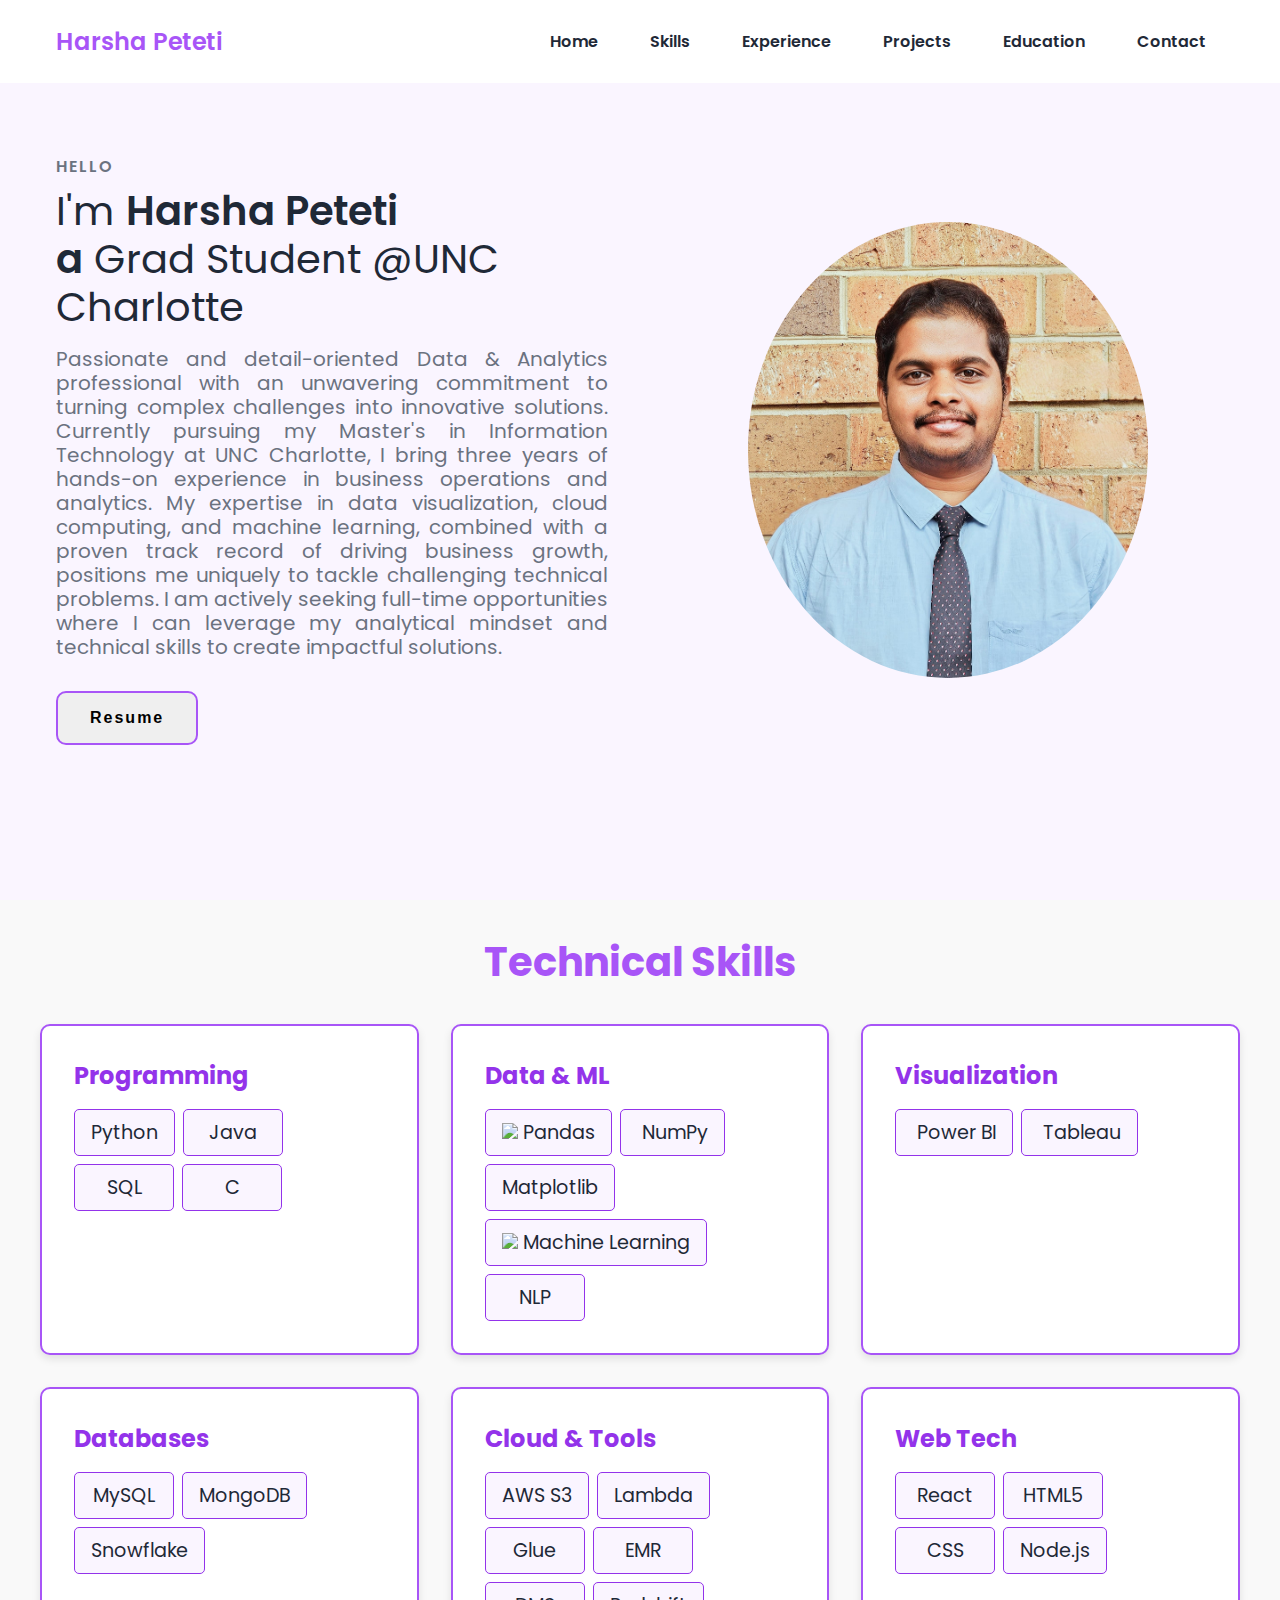
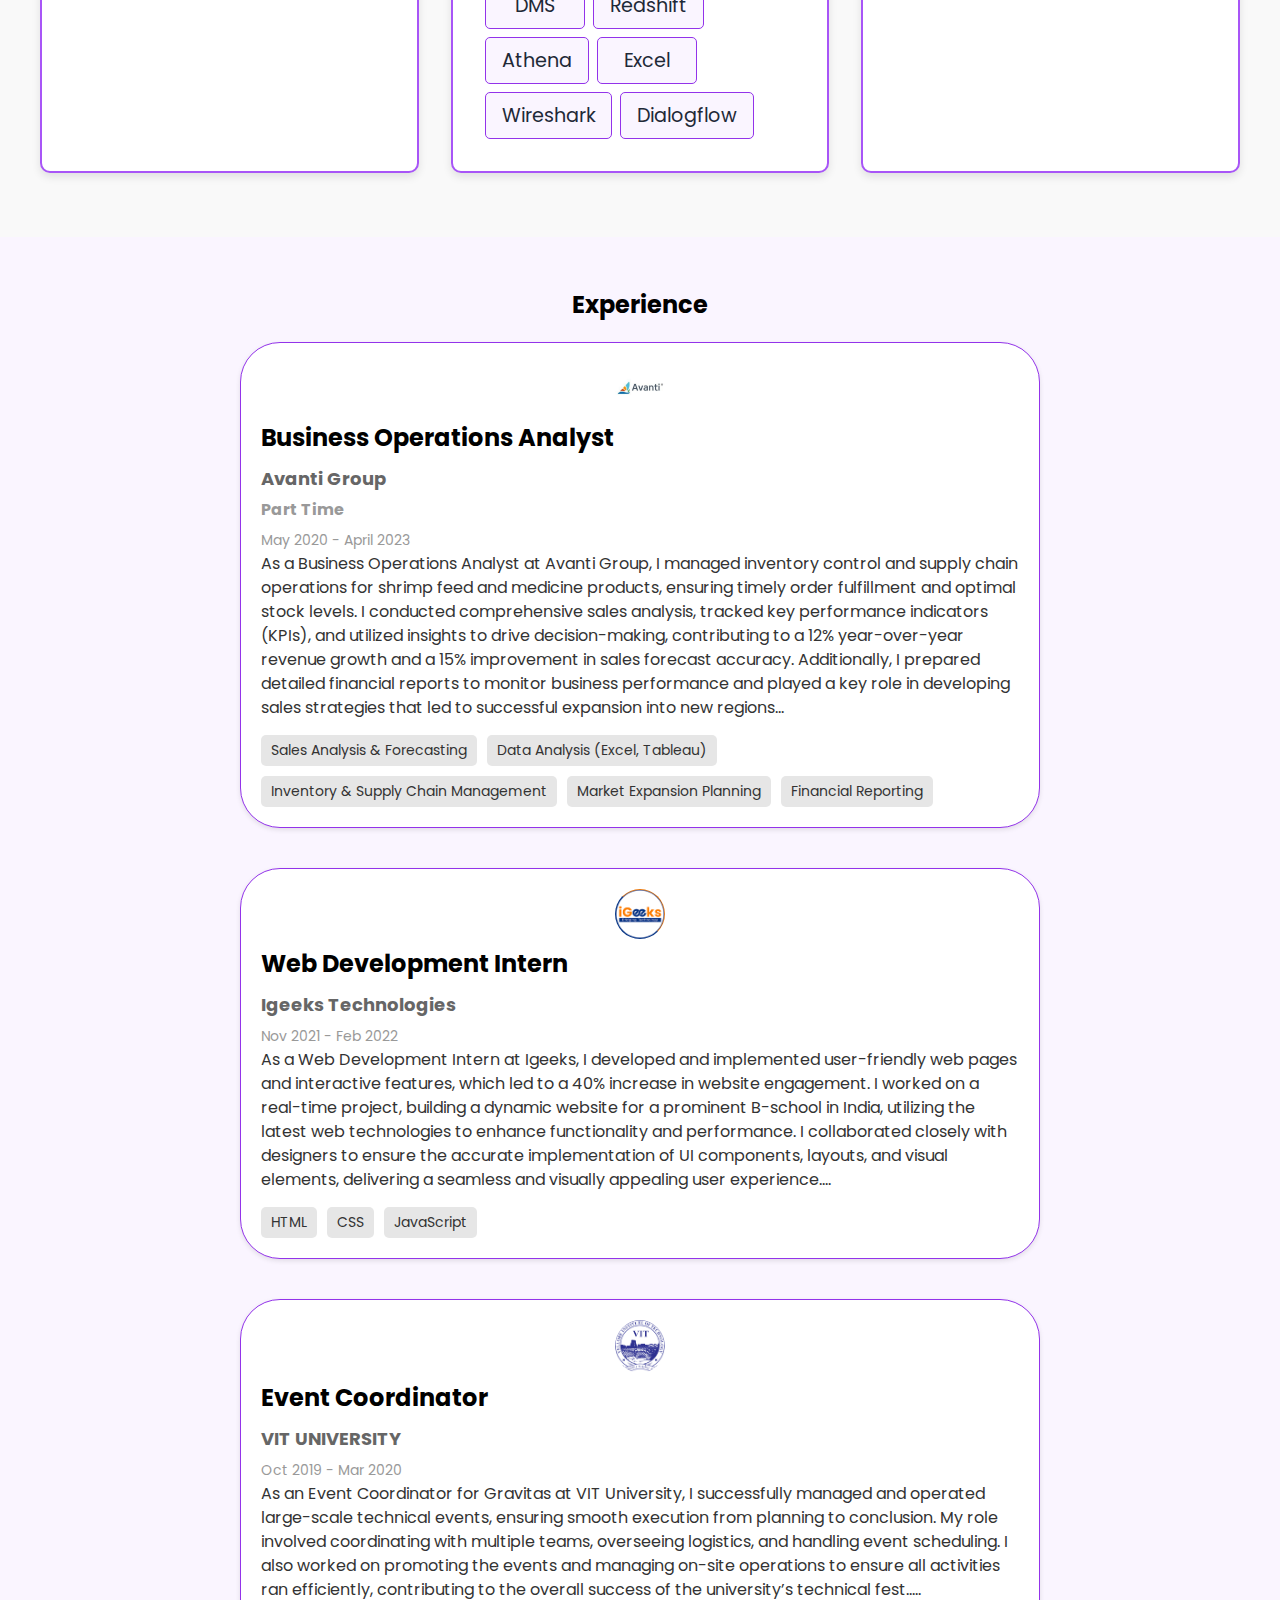
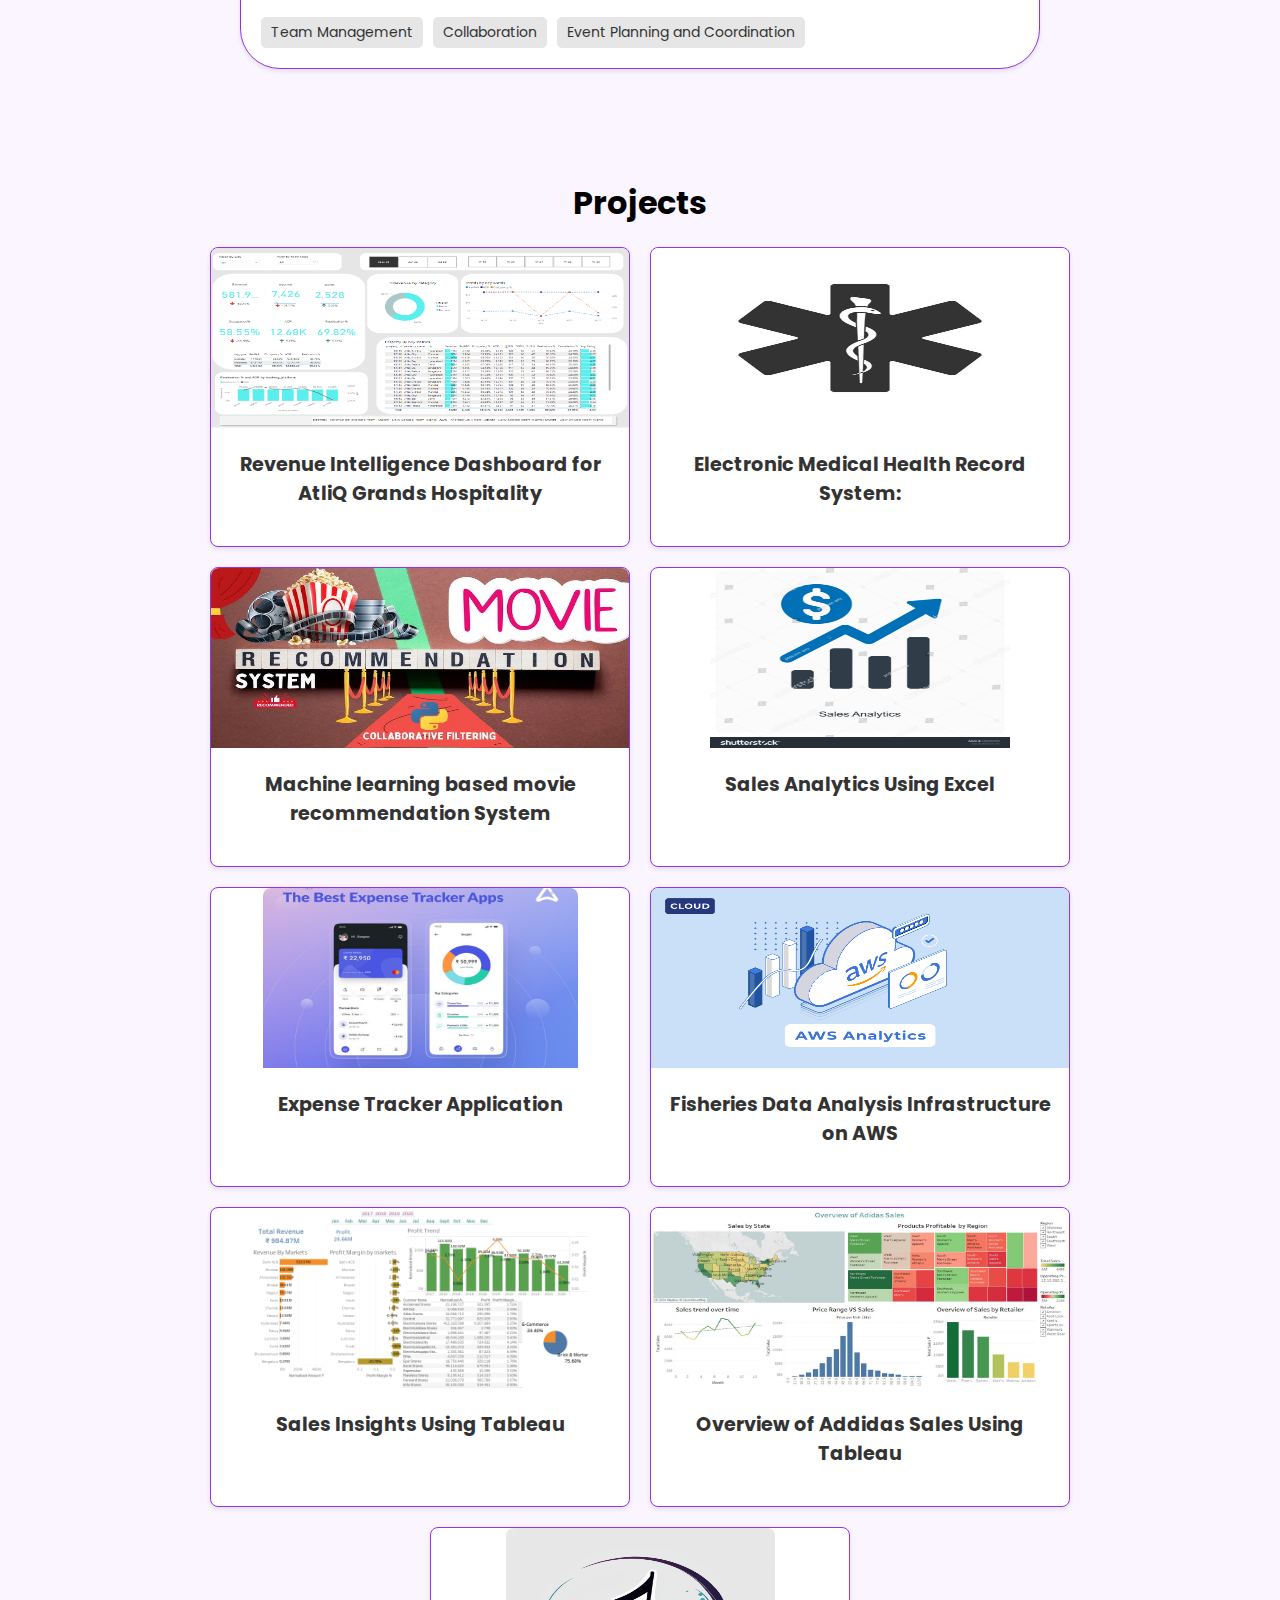
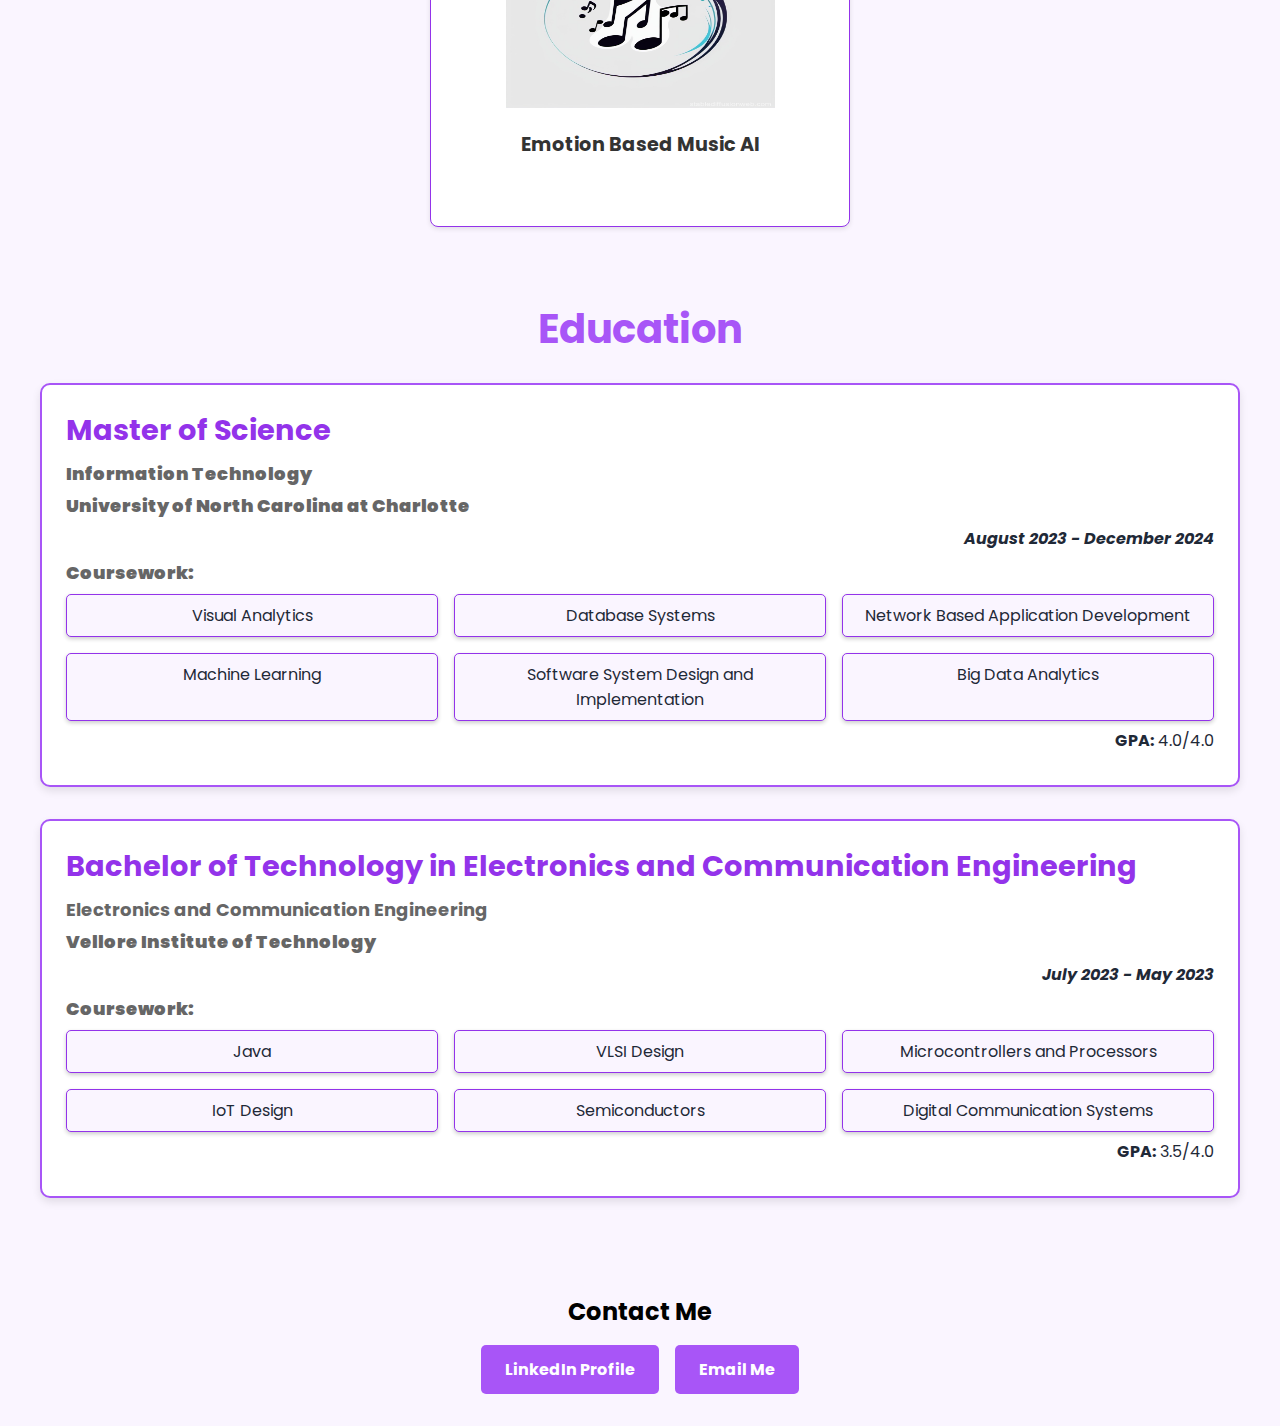
==== index.html @ 65a66bea "first commit" ====
<!DOCTYPE html>
<html lang="en">
  <head>
    <meta charset="UTF-8" />
    <meta http-equiv="X-UA-Compatible" content="IE=edge" />
    <meta name="viewport" content="width=device-width, initial-scale=1.0" />
    <link
      href="https://cdn.jsdelivr.net/npm/remixicon@3.2.0/fonts/remixicon.css"
      rel="stylesheet"
    />
    <link rel="stylesheet" href="style.css" />
    <title>Harsha's Portfolio | Responsive Portfolio</title>
    <script
      src="https://kit.fontawesome.com/4009632f6f.js"
      crossorigin="anonymous"
    ></script>
  </head>
  <body>
    <nav>
      <div class="nav__content">
        <div class="logo"><a href="#">Harsha Peteti</a></div>
        <label for="check" class="checkbox">
          <i class="ri-menu-line"></i>
        </label>
        <input type="checkbox" name="check" id="check" />
        <ul>
          <li><a href="#">Home</a></li>
          <li><a href="#">Skills</a></li>
          <li><a href="#">Experience</a></li>
          <li><a href="#">Projects</a></li>
          <li><a href="#">Education</a></li>
          <li><a href="#">Contact</a></li>
        </ul>
      </div>
    </nav>
    <section class="section">
      <div class="section__container">
        <div class="content">
          <p class="subtitle">HELLO</p>
          <h1 class="title">
            I'm <span>Harsha Peteti<br />a</span> Grad Student @UNC Charlotte
          </h1>
          <p class="description">
            Passionate and detail-oriented Data & Analytics professional with an
            unwavering commitment to turning complex challenges into innovative
            solutions. Currently pursuing my Master's in Information Technology
            at UNC Charlotte, I bring three years of hands-on experience in
            business operations and analytics. My expertise in data
            visualization, cloud computing, and machine learning, combined with
            a proven track record of driving business growth, positions me
            uniquely to tackle challenging technical problems. I am actively
            seeking full-time opportunities where I can leverage my analytical
            mindset and technical skills to create impactful solutions.
          </p>
          <div class="action__btns">
            <button class="Resume">Resume</button>
          </div>
        </div>
        <div class="image">
          <img src="harsha.jpg" alt="profile" />
        </div>
      </div>
    </section>

    <section id="skills" class="skills__section">
      <div class="skills__container">
        <h2>Technical Skills</h2>

        <!-- Row 1: Programming, Data & ML, Visualization -->
        <div class="skills__row">
          <!-- Programming Section -->
          <div class="skill__box">
            <h3>Programming</h3>
            <div class="skills__grid">
              <span class="skill__item"
                ><i class="fa-brands fa-python"></i> Python</span
              >
              <span class="skill__item"
                ><i class="fa-brands fa-java"></i> Java</span
              >
              <span class="skill__item"
                ><i class="fa-solid fa-code"></i> SQL</span
              >
              <span class="skill__item"
                ><i class="fa-solid fa-copyright"></i> C</span
              >
            </div>
          </div>

          <!-- Data & ML Section -->
          <div class="skill__box">
            <h3>Data & ML</h3>
            <div class="skills__grid">
              <span class="skill__item"
                ><img
                  src="https://img.icons8.com/?size=25&id=xSkewUSqtErH&format=png&color=000000"
                />
                Pandas</span
              >
              <span class="skill__item"
                ><img
                  src="https://img.icons8.com/?size=25&id=aR9CXyMagKIS&format=png&color=000000"
                  alt=""
                  srcset=""
                />
                NumPy</span
              >
              <span class="skill__item">Matplotlib</span>
              <span class="skill__item"
                ><img
                  src="https://img.icons8.com/?size=25&id=gTN9eaZkKLFI&format=png&color=000000"
                />
                Machine Learning</span
              >
              <span class="skill__item"
                ><img
                  src="https://img.icons8.com/?size=25&id=qGm5NPoTt8SR&format=png&color=000000"
                  alt=""
                  srcset=""
                />NLP</span
              >
            </div>
          </div>

          <!-- Visualization Section -->
          <div class="skill__box">
            <h3>Visualization</h3>
            <div class="skills__grid">
              <span class="skill__item"
                ><img
                  src="https://img.icons8.com/?size=25&id=qYfwpsRXEcpc&format=png&color=000000"
                  alt=""
                  srcset=""
                />
                Power BI</span
              >
              <span class="skill__item"
                ><img
                  src="https://img.icons8.com/?size=25&id=9Kvi1p1F0tUo&format=png&color=000000"
                  alt=""
                  srcset=""
                />
                Tableau</span
              >
            </div>
          </div>
        </div>

        <!-- Row 2: Databases, Cloud & Tools, Web Tech -->
        <div class="skills__row">
          <!-- Databases Section -->
          <div class="skill__box">
            <h3>Databases</h3>
            <div class="skills__grid">
              <span class="skill__item"
                ><i class="fa-solid fa-server"></i> MySQL</span
              >
              <span class="skill__item"
                ><i class="fa-solid fa-database"></i> MongoDB</span
              >
              <span class="skill__item"
                ><i class="fa-regular fa-snowflake"></i> Snowflake</span
              >
            </div>
          </div>

          <!-- Cloud & Tools Section -->
          <div class="skill__box">
            <h3>Cloud & Tools</h3>
            <div class="skills__grid">
              <span class="skill__item"
                ><i class="fa-brands fa-aws"></i> AWS S3</span
              >
              <span class="skill__item"
                ><i class="fa-brands fa-aws"></i> Lambda</span
              >
              <span class="skill__item"
                ><i class="fa-brands fa-aws"></i> Glue</span
              >
              <span class="skill__item"
                ><i class="fa-brands fa-aws"></i> EMR</span
              >
              <span class="skill__item"
                ><i class="fa-brands fa-aws"></i> DMS</span
              >
              <span class="skill__item"
                ><i class="fa-brands fa-aws"></i> Redshift</span
              >
              <span class="skill__item"
                ><i class="fa-brands fa-aws"></i> Athena</span
              >
              <span class="skill__item"
                ><i class="fa-solid fa-file-excel"></i> Excel</span
              >
              <span class="skill__item">Wireshark</span>
              <span class="skill__item">Dialogflow</span>
            </div>
          </div>

          <!-- Web Tech Section -->
          <div class="skill__box">
            <h3>Web Tech</h3>
            <div class="skills__grid">
              <span class="skill__item"
                ><i class="fa-brands fa-react"></i> React</span
              >
              <span class="skill__item"
                ><i class="fa-brands fa-html5"></i> HTML5</span
              >
              <span class="skill__item"
                ><i class="fa-brands fa-css3-alt"></i> CSS</span
              >
              <span class="skill__item"
                ><i class="fa-brands fa-node"></i> Node.js</span
              >
            </div>
          </div>
        </div>
      </div>
    </section>

    <section class="experience-section">
      <h2>Experience</h2>

      <div class="timeline">
        <!-- First Role -->
        <div class="timeline-item">
          <div class="icon">
            <img src="avanti.jpg" alt="Avanti Group" />
          </div>
          <div class="timeline-content">
            <h3>Business Operations Analyst</h3>
            <h4>Avanti Group</h4>
            <h5>Part Time</h5>
            <span class="date">May 2020 - April 2023</span>
            <p>
              As a Business Operations Analyst at Avanti Group, I managed
              inventory control and supply chain operations for shrimp feed and
              medicine products, ensuring timely order fulfillment and optimal
              stock levels. I conducted comprehensive sales analysis, tracked
              key performance indicators (KPIs), and utilized insights to drive
              decision-making, contributing to a 12% year-over-year revenue
              growth and a 15% improvement in sales forecast accuracy.
              Additionally, I prepared detailed financial reports to monitor
              business performance and played a key role in developing sales
              strategies that led to successful expansion into new regions...
            </p>
            <ul class="skills">
              <li class="skill-box">Sales Analysis & Forecasting</li>
              <li class="skill-box">Data Analysis (Excel, Tableau)</li>
              <li class="skill-box">Inventory & Supply Chain Management</li>
              <li class="skill-box">Market Expansion Planning</li>
              <li class="skill-box">Financial Reporting</li>
            </ul>
          </div>
        </div>

        <!-- Second Role -->
        <div class="timeline-item">
          <div class="icon">
            <img src="igeeks.png" alt="igeeks" />
          </div>
          <div class="timeline-content">
            <h3>Web Development Intern</h3>
            <h4>Igeeks Technologies</h4>
            <span class="date">Nov 2021 - Feb 2022 </span>
            <p>
              As a Web Development Intern at Igeeks, I developed and implemented
              user-friendly web pages and interactive features, which led to a
              40% increase in website engagement. I worked on a real-time
              project, building a dynamic website for a prominent B-school in
              India, utilizing the latest web technologies to enhance
              functionality and performance. I collaborated closely with
              designers to ensure the accurate implementation of UI components,
              layouts, and visual elements, delivering a seamless and visually
              appealing user experience....
            </p>
            <ul class="skills">
              <li class="skill-box">HTML</li>
              <li class="skill-box">CSS</li>
              <li class="skill-box">JavaScript</li>
            </ul>
          </div>
        </div>
        <div class="timeline-item">
          <div class="icon">
            <img src="vit.png" alt="VIT" />
          </div>
          <div class="timeline-content">
            <h3>Event Coordinator</h3>
            <h4>VIT UNIVERSITY</h4>
            <span class="date">Oct 2019 - Mar 2020 </span>
            <p>
              As an Event Coordinator for Gravitas at VIT University, I
              successfully managed and operated large-scale technical events,
              ensuring smooth execution from planning to conclusion. My role
              involved coordinating with multiple teams, overseeing logistics,
              and handling event scheduling. I also worked on promoting the
              events and managing on-site operations to ensure all activities
              ran efficiently, contributing to the overall success of the
              university’s technical fest.....
            </p>
            <ul class="skills">
              <li class="skill-box">Team Management</li>
              <li class="skill-box">Collaboration</li>
              <li class="skill-box">Event Planning and Coordination</li>
            </ul>
          </div>
        </div>
      </div>
    </section>

    <section class="projects-section">
      <h2>Projects</h2>
      <div class="projects-container">
        <!-- Project 1 -->
        <div class="project-box">
          <a href="project1.html">
            <img src="project1.jpg" alt="Project 1" />
            <h3>Revenue Intelligence Dashboard for AtliQ Grands Hospitality</h3>
          </a>
        </div>
        <!-- Project 2 -->
        <div class="project-box">
          <a href="project2.html">
            <img src="project2.jpg" alt="Project 2" />
            <h3>Electronic Medical Health Record System:</h3>
          </a>
        </div>
        <!-- Project 3 -->
        <div class="project-box">
          <a href="project3.html">
            <img src="project3.jpg" alt="Project 3" />
            <h3>Machine learning based movie recommendation System</h3>
          </a>
        </div>
        <!-- Project 4 -->
        <div class="project-box">
          <a href="project4.html">
            <img src="project4.jpg" alt="Project 4" />
            <h3>Sales Analytics Using Excel</h3>
          </a>
        </div>
        <!-- Project 5 -->
        <div class="project-box">
          <a href="project5.html">
            <img src="project5.jpg" alt="Project 5" />
            <h3>Expense Tracker Application</h3>
          </a>
        </div>
        <!-- Project 6 -->
        <div class="project-box">
          <a href="project6.html">
            <img src="project6.jpg" alt="Project 6" />
            <h3>Fisheries Data Analysis Infrastructure on AWS</h3>
          </a>
        </div>

        <!-- Project 7 -->
        <div class="project-box">
          <a href="project7.html">
            <img src="project7.jpg" alt="Project 7" />
            <h3>Sales Insights Using Tableau</h3>
          </a>
        </div>

        <!-- Project 8 -->
        <div class="project-box">
          <a href="project8.html">
            <img src="project8.jpg" alt="Project 8" />
            <h3>Overview of Addidas Sales Using Tableau</h3>
          </a>
        </div>

        <!-- Project 9 -->
        <div class="project-box">
          <a href="project9.html">
            <img src="project9.jpg" alt="Project 9" />
            <h3>Emotion Based Music AI</h3>
          </a>
        </div>
      </div>
    </section>

    <section class="education-section">
      <div class="education-container">
        <h2>Education</h2>

        <div class="education-item">
          <h3>Master of Science</h3>
          <h4><strong>Information Technology</strong></h4>
          <h4>
            <strong>University of North Carolina at Charlotte</strong>
            <p><em>August 2023 - December 2024</em></p>
          </h4>
          <h4><strong>Coursework:</strong></h4>
          <div class="coursework-container">
            <div class="coursework-item">Visual Analytics</div>
            <div class="coursework-item">Database Systems</div>
            <div class="coursework-item">
              Network Based Application Development
            </div>
            <div class="coursework-item">Machine Learning</div>
            <div class="coursework-item">
              Software System Design and Implementation
            </div>
            <div class="coursework-item">Big Data Analytics</div>
          </div>
          <p><strong>GPA:</strong> 4.0/4.0</p>
        </div>

        <div class="education-item">
          <h3>
            Bachelor of Technology in Electronics and Communication Engineering
          </h3>
          <h4>Electronics and Communication Engineering</h4>
          <h4>
            <strong>Vellore Institute of Technology</strong>
            <p><em>July 2023 - May 2023</em></p>
          </h4>

          <h4><strong>Coursework:</strong></h4>
          <div class="coursework-container">
            <div class="coursework-item">Java</div>
            <div class="coursework-item">VLSI Design</div>
            <div class="coursework-item">Microcontrollers and Processors</div>
            <div class="coursework-item">IoT Design</div>
            <div class="coursework-item">Semiconductors</div>
            <div class="coursework-item">Digital Communication Systems</div>
          </div>
          <p><strong>GPA:</strong> 3.5/4.0</p>
        </div>
      </div>
    </section>

    <section id="contact" style="background-color: var(--extra-light); padding: 2rem; border-radius: 10px; text-align: center; margin: 0 auto; width: 80%; max-width: 600px;">
      <h2>Contact Me</h2>
      <div class="contact-buttons">
        <a href="https://www.linkedin.com/in/harshapeteti/" target="_blank" class="contact-button">LinkedIn Profile</a>
        <a href="mailto:harsha.peteti82@gmail.com" class="contact-button">Email Me</a>
      </div>
    </section>
    
  </body>
</html>
---- style.css ----
@import url("https://fonts.googleapis.com/css2?family=Poppins:wght@400;600;700&display=swap");

:root {
  --primary-color: #a855f7;
  --primary-color-dark: #9333ea;
  --secondary-color: #ca8a04;
  --text-dark: #1f2937;
  --text-light: #6b7280;
  --extra-light: #faf5ff;
  --max-width: 1200px;
}

i{
    color: var(--primary-color-dark);
}

* {
  padding: 0;
  margin: 0;
  box-sizing: border-box;
}

a {
  text-decoration: none;
}

body {
  font-family: "Poppins", sans-serif;
  background-color: var(--extra-light);
}

nav {
  width: 100%;
  position: fixed;
  top: 0;
  left: 0;
  background-color: #ffffff;
  z-index: 99;
}

.nav__content {
  max-width: var(--max-width);
  margin: auto;
  padding: 1.5rem 1rem;
  display: flex;
  align-items: center;
  justify-content: space-between;
}

nav .logo a {
  font-size: 1.5rem;
  font-weight: 600;
  color: var(--primary-color);
  transition: 0.3s;
}
nav .logo a:hover {
  color: var(--primary-color-dark);
}

nav .checkbox {
  display: none;
}

nav input {
  display: none;
}
nav .checkbox i {
  font-size: 2rem;
  color: var(--primary-color);
  cursor: pointer;
}

ul {
  display: flex;
  align-items: center;
  gap: 1rem;
  list-style: none;
  transition: left 0.3s;
}

ul li a {
  padding: 0.5rem 1rem;
  border: 2px solid transparent;
  text-decoration: none;
  font-weight: 600;
  color: var(--text-dark);
  transition: 0.3s;
}

ul li a:hover {
  border-top-color: var(--secondary-color);
  border-bottom-color: var(--secondary-color);
  color: var(--secondary-color);
}

.section {
  background-color: var(--extra-light);
}

.section__container {
  min-height: 100vh;
  max-width: var(--max-width);
  margin: auto;
  padding: 1rem;
  display: grid;
  grid-template-columns: repeat(2, 1fr);
  gap: 4rem;
}

.content {
  display: flex;
  flex-direction: column;
  justify-content: center;
}

.subtitle {
  letter-spacing: 2px;
  color: var(--text-light);
  font-weight: 600;
  margin-bottom: 0.5rem;
}

.title {
  font-size: 2.5rem;
  font-weight: 400;
  line-height: 3rem;
  color: var(--text-dark);
  margin-bottom: 1rem;
}

.title span {
  font-weight: 600;
}

.description {
  line-height: 1.5rem;
  color: var(--text-light);
  margin-bottom: 2rem;
  font-size: 1.25rem;
  text-align: justify;
}

.action__btns {
  display: flex;
  gap: 1rem;
}

.action__btns button {
  font-size: 1rem;
  font-weight: 600;
  letter-spacing: 2px;
  padding: 1rem 2rem;
  outline: none;
  border: 2px solid var(--primary-color);
  border-radius: 10px;
  transition: 0.3s;
  cursor: pointer;
}

.hire__me {
  background-color: var(--primary-color);
  color: #ffffff;
}

.hire__me:hover {
  background-color: var(--primary-color-dark);
}

.portfolio {
  color: var(--primary-color);
}

.portfolio:hover {
  background-color: var(--primary-color-dark);
  color: #ffffff;
}

.image {
  display: grid;
  place-items: center;
}

.image img {
  width: min(25rem, 90%);
  border-radius: 100%;
}

@media (width < 750px) {
  nav .checkbox {
    display: block;
  }

  ul {
    position: absolute;
    width: 100%;
    height: calc(100vh - 85px);
    left: -100%;
    top: 85px;
    background-color: var(--extra-light);
    flex-direction: column;
    justify-content: center;
    gap: 3rem;
  }

  nav #check:checked ~ ul {
    left: 0;
  }

  ul li a {
    font-size: 1.25rem;
  }

  .section__container {
    padding: 10rem 1rem 5rem 1rem;
    text-align: center;
    grid-template-columns: repeat(1, 1fr);
  }

  .image {
    grid-area: 1/1/2/2;
  }

  .action__btns {
    margin: auto;
  }
}

/* Skill section container */
.skills__section {
    background-color: #f9f9f9;
    padding: 2rem;
  }
  
  .skills__container {
    max-width: var(--max-width);
    margin: 0 auto;
  }
  
  .skills__container h2 {
    text-align: center;
    color: var(--primary-color);
    margin-bottom: 2rem;
    font-size: 2.5em;
  }
  
  /* Row container to align three skill boxes in one row */
  .skills__row {
    display: flex;
    justify-content: space-between; /* Spreads the skill boxes evenly */
    gap: 2rem; /* Adds space between skill boxes */
    margin-bottom: 2rem; /* Adds space between rows */
  }
  
  /* Skill box for each section */
  .skill__box {
    background-color: #ffffff;
    border: 2px solid var(--primary-color);
    border-radius: 10px;
    padding: 2rem;
    flex: 1;
    box-shadow: 0px 4px 8px rgba(0, 0, 0, 0.1);
  }
  
  .skill__box h3 {
    margin-bottom: 1rem;
    color: var(--primary-color-dark);
    font-size: 1.5em;
  }
  
  /* Grid layout for skills in each section */
  .skills__grid {
    display: flex;
    flex-wrap: wrap; /* Allows skills to wrap onto the next line if necessary */
    gap: 0.5rem;
  }

  .skills__grid span{
    font-size: 1.2em;
  }
  
  .skill__item {
    background-color: var(--extra-light);
    border: 1px solid var(--primary-color-dark);
    padding: 0.5rem 1rem;
    border-radius: 5px;
    text-align: center;
    color: var(--text-dark);
    min-width: 100px; /* Ensures small boxes */
    transition: 0.3s;
  }
  
  /* Hover effect for skill items */
  .skill__item:hover {
    background-color: var(--primary-color);
    color: #ffffff;
    cursor: pointer;
  }
  
  /* Responsive adjustments */
  @media (max-width: 750px) {
    .skills__row {
      flex-direction: column; /* Stacks the skill boxes on smaller screens */
    }
  
    .skill__box {
      margin-bottom: 1rem;
    }
  
    .skills__grid {
      gap: 1rem;
    }
  
    .skill__item {
      min-width: 80px;
    }
  }

  body {
    --primary-color: #a855f7;
    --primary-color-dark: #9333ea;
    --secondary-color: #ca8a04;
    --text-dark: #1f2937;
    --text-light: #6b7280;
    --extra-light: #faf5ff;
    background-color: var();
}

/* Experience Section Styles */
.experience-section {
  background-color: #faf5ff; /* Background color */
  padding: 50px 0;
  text-align: center;
  justify-content: space-between;

}

.timeline {
  display: flex;
  flex-direction: column;
  align-items: center;
}

.timeline-item {
  background-color: #ffffff; /* Box background color */
  /*border: 1px solid #ddd; /* Box border */
  border: 1px solid var(--primary-color-dark);
  border-radius: 40px; /* Rounded corners */
  box-shadow: 0 2px 5px rgba(0, 0, 0, 0.1); /* Subtle shadow */
  margin: 20px auto; /* Margin for spacing between boxes */
  padding: 20px; /* Internal padding */
  width: 100%; /* Increased width for the box */
  max-width: 800px; /* Maximum width for the box */
}

.icon img {
  width: 50px; /* Icon image width */
  height: auto; /* Maintain aspect ratio */
  border-radius: 50%; /* Circular image */
}

.timeline-content {
  text-align: left; /* Align text to the left */
}

h3 {
  font-size: 24px; /* Title font size */
  font-weight: bold; /* Bold title */
  margin-bottom: 10px; /* Spacing below title */
}

h4 {
  font-size: 18px; /* Company name font size */
  color: #666; /* Company name color */
  margin-bottom: 5px; /* Spacing below company name */
}

h5 {
  font-size: 16px; /* Job type font size */
  color: #999; /* Job type color */
  margin-bottom: 5px; /* Spacing below job type */
}

.date {
  font-size: 14px; /* Date font size */
  color: #999; /* Date color */
  margin-bottom: 10px; /* Spacing below date */
}

p {
  font-size: 16px; /* Description font size */
  line-height: 1.5; /* Line height for better readability */
  color: #333; /* Description color */
  margin-bottom: 15px; /* Spacing below description */
}

.skills {
  list-style-type: none; /* Remove bullet points */
  padding: 0; /* Remove padding */
  display: flex; /* Use flexbox for layout */
  flex-wrap: wrap; /* Allow skills to wrap */
  gap: 10px; /* Space between skill boxes */
  margin-top: 10px; /* Space above skills list */
}

.skill-box {
  background-color: #e6e6e6; /* Background color for skill boxes */
  border-radius: 5px; /* Rounded corners */
  padding: 5px 10px; /* Padding for skill boxes */
  font-size: 14px; /* Font size for skills */
  color: #333; /* Font color for skills */
}

/* Optional: Responsive design */
@media (max-width: 768px) {
  .timeline-item {
      width: 100%; /* Adjust width for smaller screens */
  }

  h3 {
      font-size: 20px; /* Adjust title font size for smaller screens */
  }

  h4 {
      font-size: 16px; /* Adjust company name font size for smaller screens */
  }

  .date {
      font-size: 12px; /* Adjust duration font size for smaller screens */
  }

  p {
      font-size: 14px; /* Adjust description font size for smaller screens */
  }
}


.projects-section {
  /* background-color: #f0f0f0; Same as your skills and home section */
  background-color: var(--extra-light);
  padding: 40px 20px;
  text-align: center;
}

.projects-section h2 {
  font-size: 2em;
  margin-bottom: 20px;
}

.projects-container {
  display: flex;
  flex-wrap: wrap;
  justify-content: center;
  gap: 20px; /* Space between the boxes */
}

.project-box {
  background-color: #fff; /* White background for project boxes */
  border: 1px solid #ccc; /* Border around boxes */
  border: 1px solid var(--primary-color-dark);
  border-radius: 8px; /* Rounded corners */
  width: 420px; /* Increased width for larger boxes */
  height: 300px; /* Set a height to ensure consistent size */
  box-shadow: 0 2px 5px rgba(0, 0, 0, 0.1); /* Subtle shadow */
  transition: transform 0.3s; /* Smooth hover effect */
  text-decoration: none;
  display: flex; /* Use flexbox to center the text */
  flex-direction: column; /* Stack elements vertically */
  align-items: center; /* Center items horizontally */
  justify-content: flex-start; /* Align items at the top */
}

.project-box img {
  width: 100%; /* Make image responsive */
  height: 180px; /* Fixed height for images */
  border-top-left-radius: 8px;
  border-top-right-radius: 8px;
}

.project-box h3 {
  padding: 15px;
  font-size: 1.2em;
  color: #333; /* Dark text color */
}

.project-box:hover {
  transform: scale(1.05); /* Scale effect on hover */
}

.education-section {
  background-color: var(--extra-light);
  padding: 2rem;
}

.education-container {
  max-width: var(--max-width);
  margin: auto;
}

.education-container h2 {
  text-align: center;
  color: var(--primary-color);
  margin-bottom: 1.5rem;
  font-size: 2.5em;
}

.education-item {
  background-color: #ffffff;
  border: 2px solid var(--primary-color);
  border-radius: 10px;
  padding: 1.5rem;
  margin-bottom: 2rem;
  box-shadow: 0px 4px 8px rgba(0, 0, 0, 0.1);
}

.education-item h3 {
  margin-bottom: 0.5rem;
  color: var(--primary-color-dark);
  font-size: 1.8em;
}

.education-item p {
  margin: 0.5rem 0;
  color: var(--text-dark);
  text-align: right;
}

.education-item ul {
  margin: 0.5rem 0;
  padding-left: 20px;
  color: var(--text-light);
}

.education-item ul li {
  margin: 0.2rem 0;
}

.coursework-container {
  display: flex;
  flex-wrap: wrap;
  gap: 1rem; /* Space between boxes */
  margin-top: 0.5rem; /* Space above coursework box */
}

.coursework-item {
  background-color: var(--extra-light);
  border: 1px solid var(--primary-color-dark);
  color: var(--text-dark);
  padding: 0.5rem 1rem;
  border-radius: 5px;
  flex: 1 1 calc(30% - 1rem); /* Adjust width as necessary */
  text-align: center;
  box-shadow: 0px 2px 4px rgba(0, 0, 0, 0.2);
  transition: transform 0.2s; /* Smooth hover effect */
}

.coursework-item:hover {
  transform: translateY(-2px); /* Lift effect on hover */
}


#contact {
  display: flex;
  flex-direction: column; /* Stack elements vertically */
  align-items: center; /* Center align items */
}

.contact-buttons {
  display: flex;
  gap: 1rem; /* Space between buttons */
  margin-top: 1rem; /* Space above buttons */
}

.contact-button {
  background-color: var(--primary-color);
  color: white;
  padding: 0.75rem 1.5rem;
  border-radius: 5px;
  text-decoration: none;
  font-weight: bold;
  text-align: center;
  transition: background-color 0.3s, transform 0.2s; /* Smooth transition effects */
}

.contact-button:hover {
  background-color: var(--primary-color-dark); /* Change this to your preferred hover color */
  transform: translateY(-2px); /* Lift effect on hover */
}
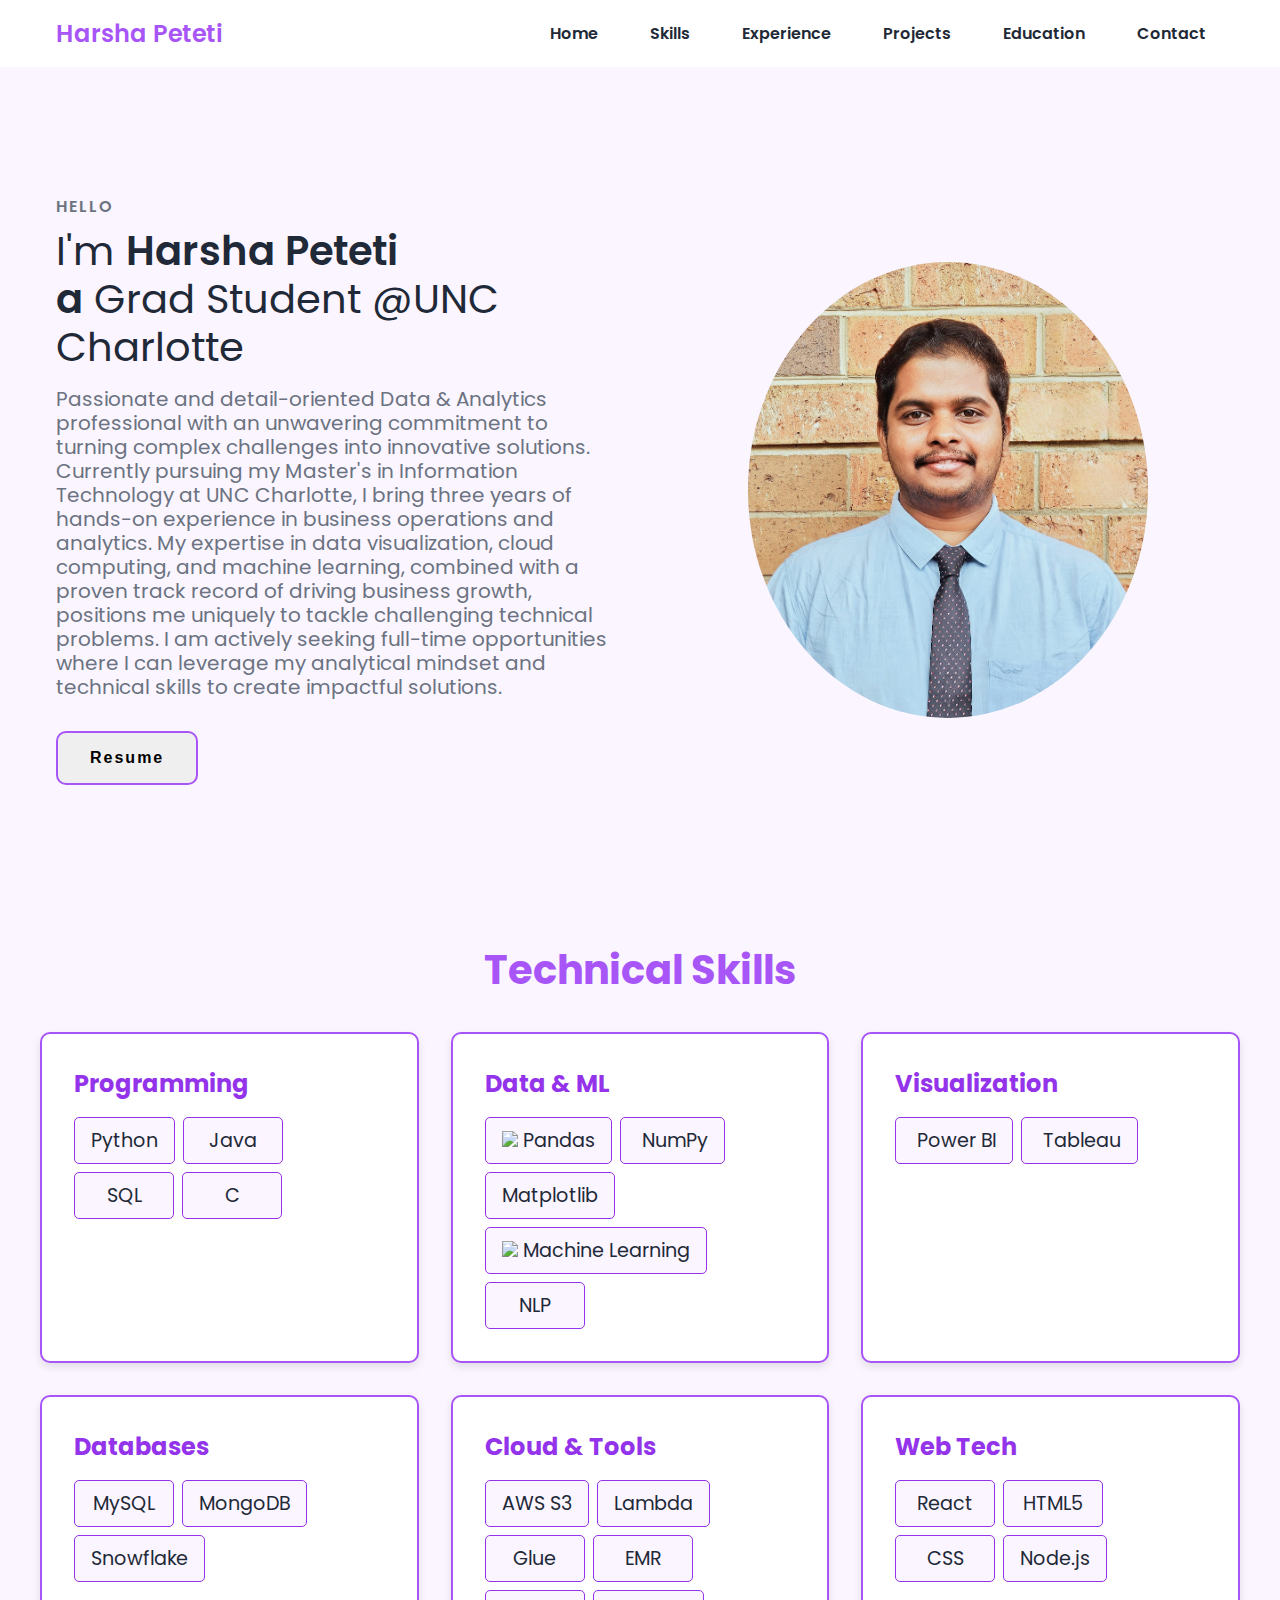
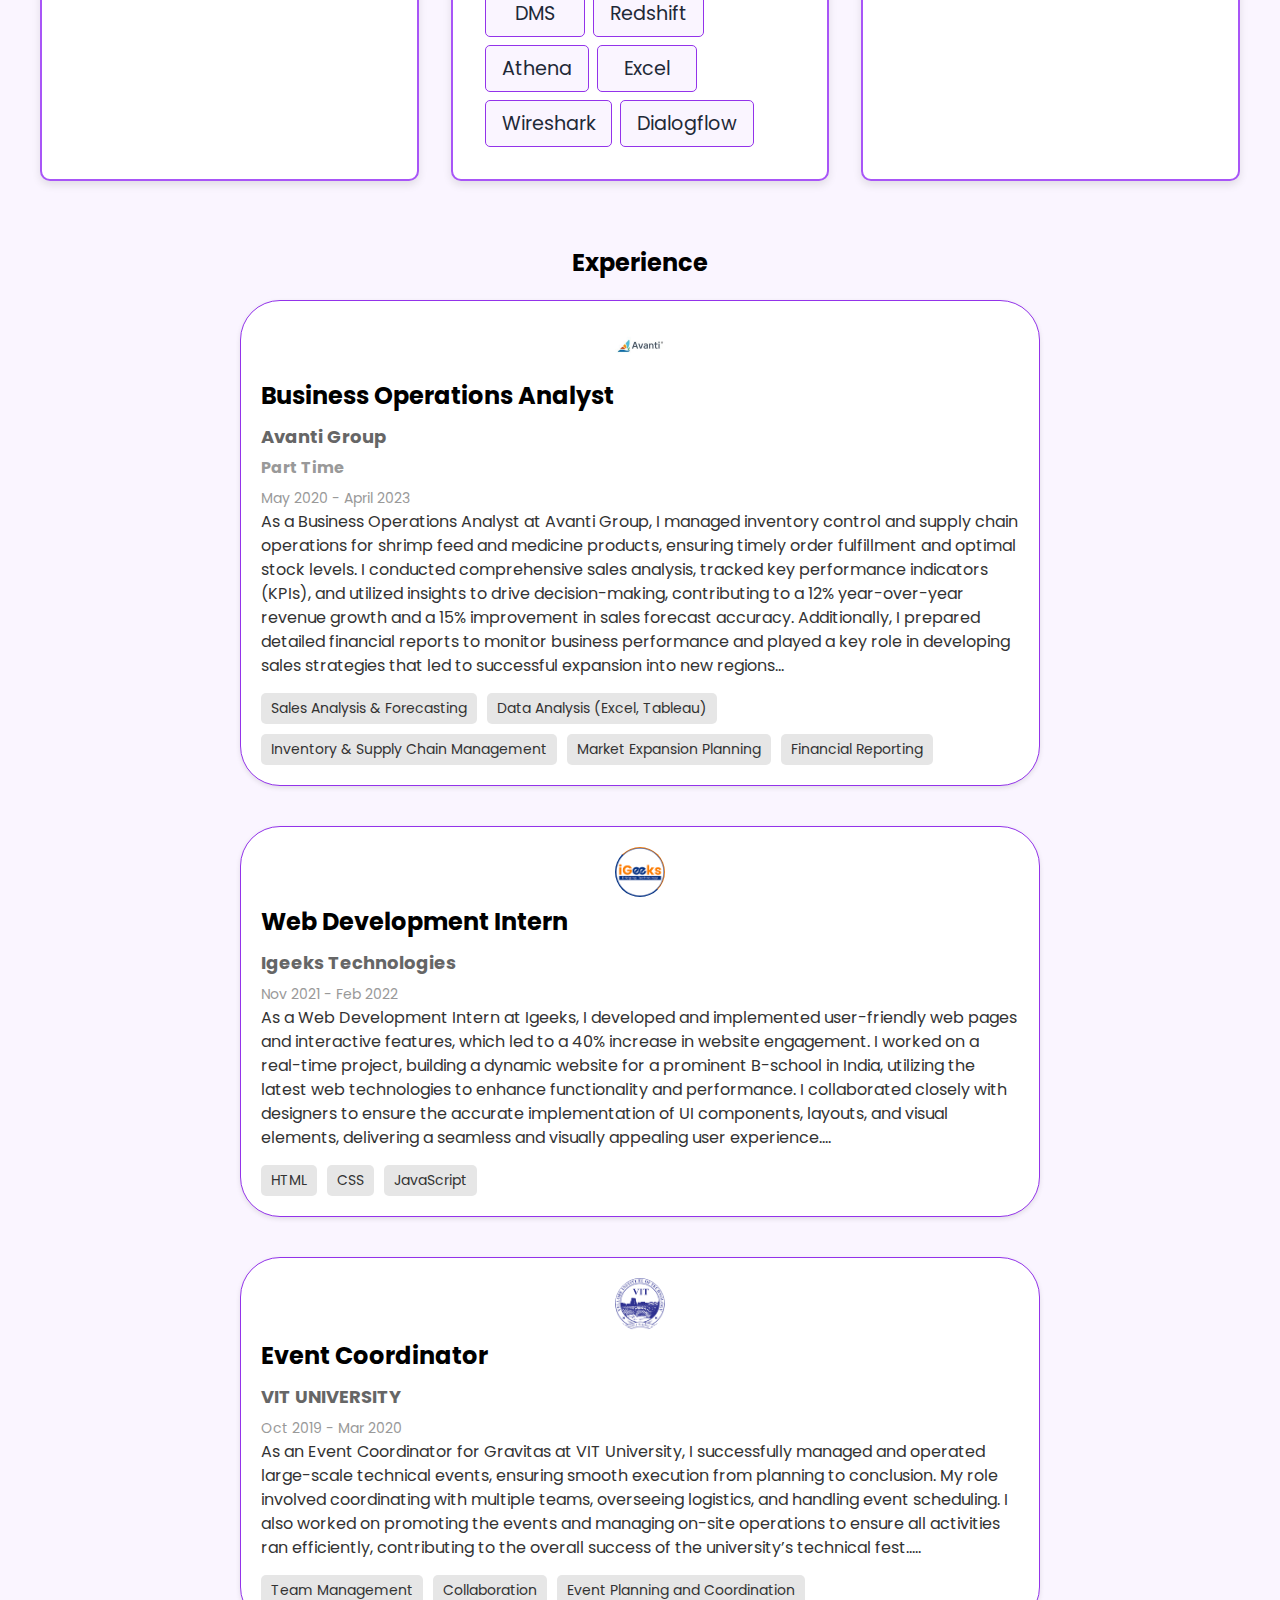
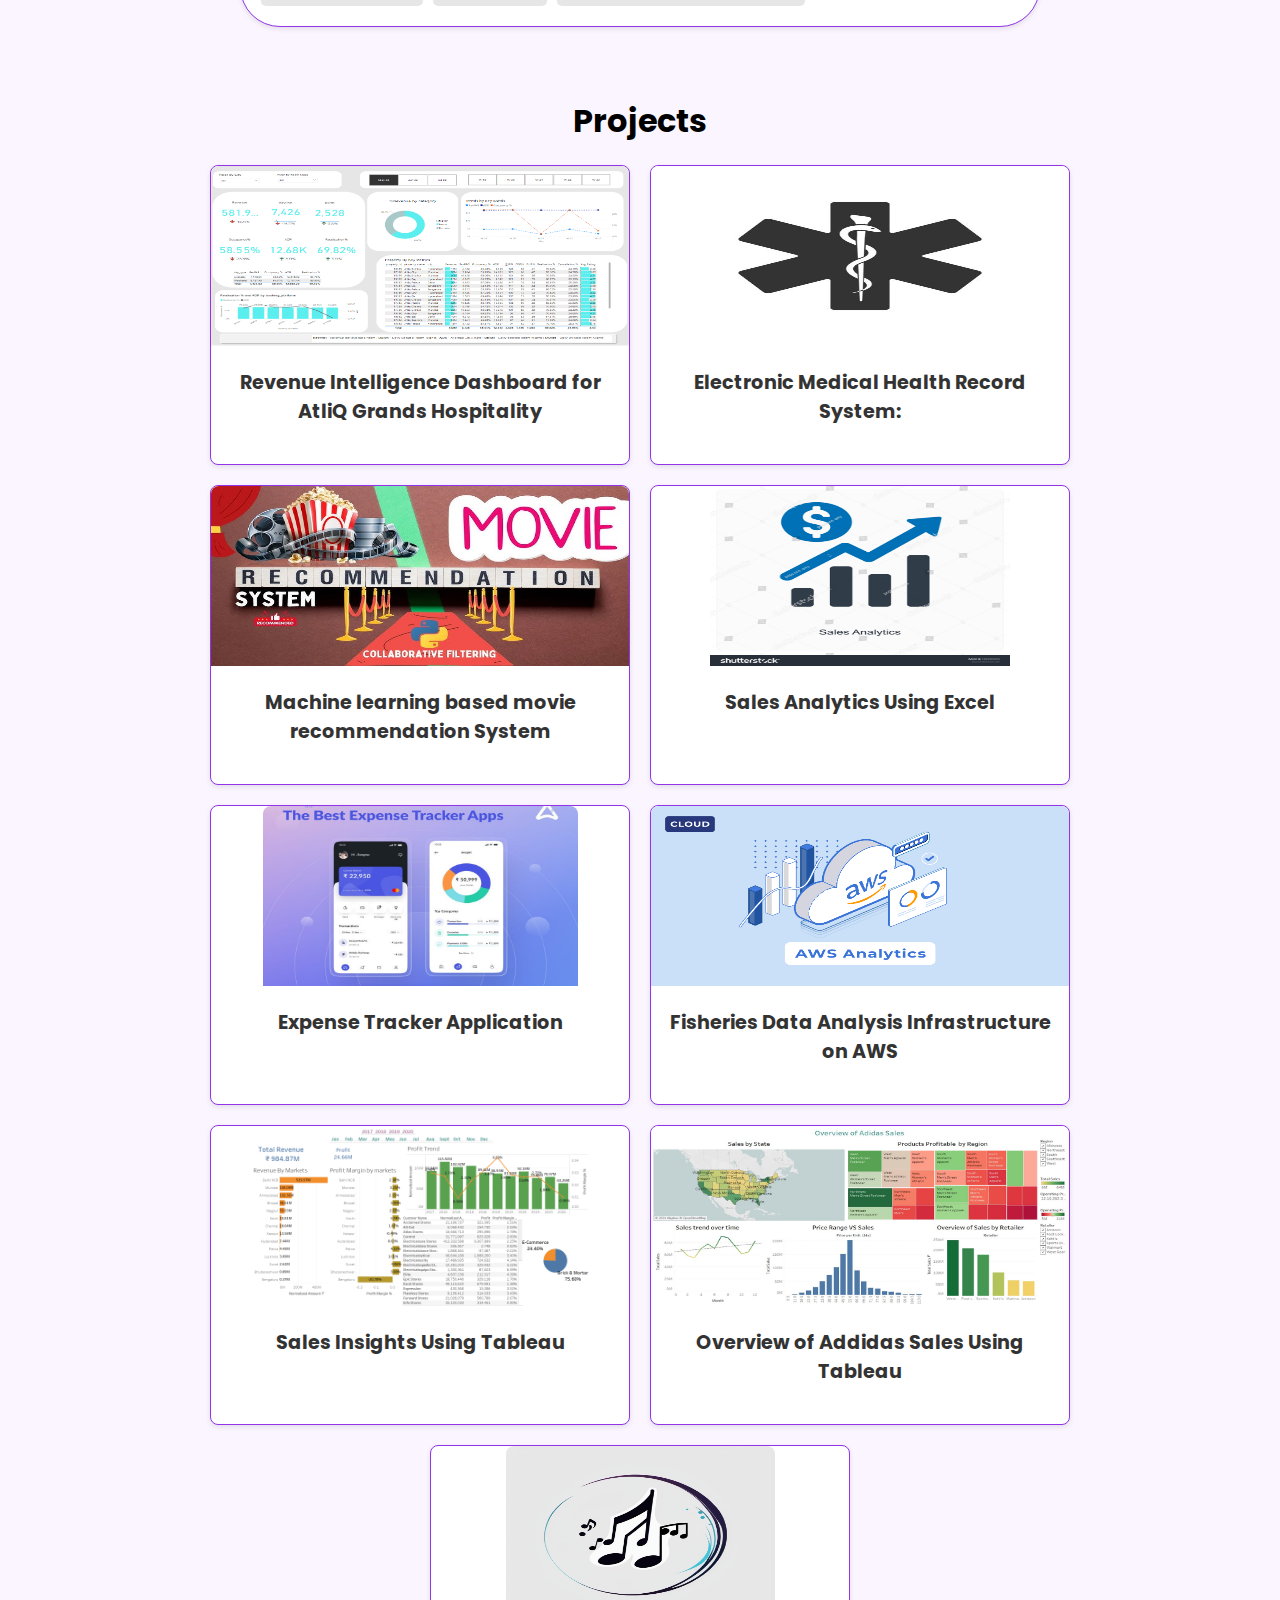
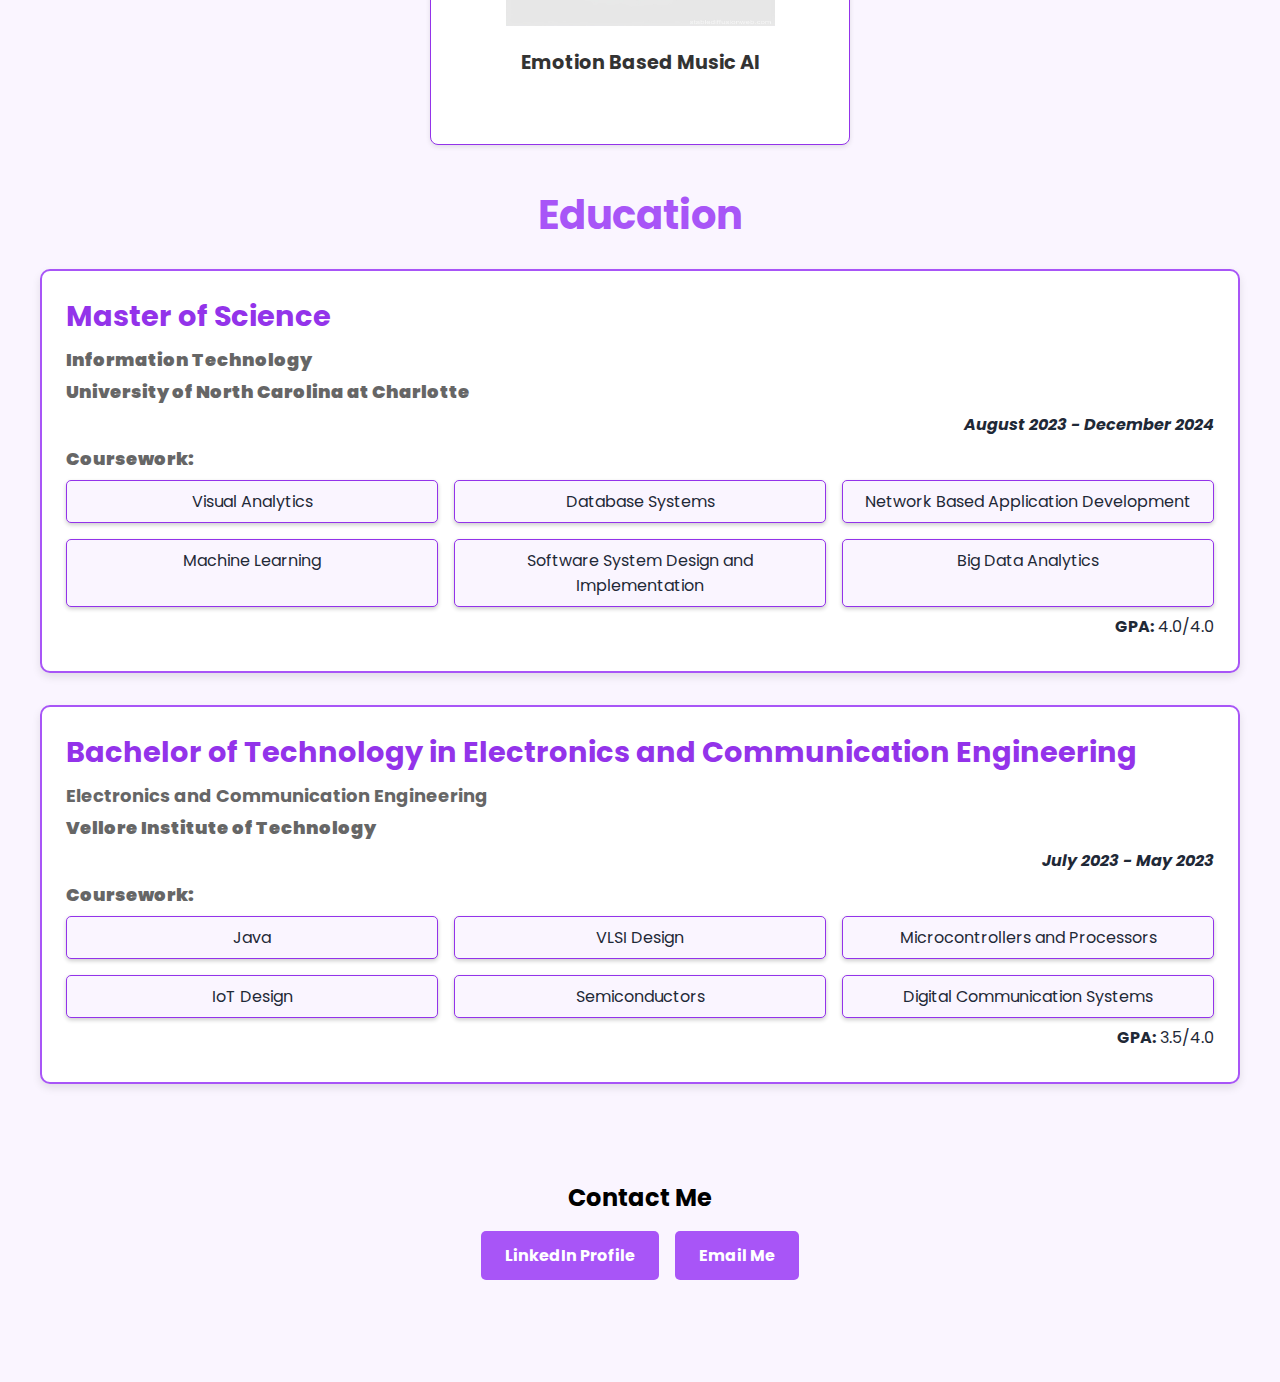
==== commit 8540c215: "update" ====
--- a/index.html
+++ b/index.html
@@ -15,6 +15,8 @@
       crossorigin="anonymous"
     ></script>
   </head>
+
+
   <body>
     <nav>
       <div class="nav__content">
@@ -24,16 +26,16 @@
         </label>
         <input type="checkbox" name="check" id="check" />
         <ul>
-          <li><a href="#">Home</a></li>
-          <li><a href="#">Skills</a></li>
-          <li><a href="#">Experience</a></li>
-          <li><a href="#">Projects</a></li>
-          <li><a href="#">Education</a></li>
-          <li><a href="#">Contact</a></li>
+          <li><a href="#home">Home</a></li>
+          <li><a href="#skills">Skills</a></li>
+          <li><a href="#experience">Experience</a></li>
+          <li><a href="#projects">Projects</a></li>
+          <li><a href="#education">Education</a></li>
+          <li><a href="#contact">Contact</a></li>
         </ul>
       </div>
     </nav>
-    <section class="section">
+    <section id="home" class="section">
       <div class="section__container">
         <div class="content">
           <p class="subtitle">HELLO</p>
@@ -219,7 +221,7 @@
       </div>
     </section>
 
-    <section class="experience-section">
+    <section id="experience" class="experience-section">
       <h2>Experience</h2>
 
       <div class="timeline">
@@ -310,7 +312,7 @@
       </div>
     </section>
 
-    <section class="projects-section">
+    <section id="projects" class="projects-section">
       <h2>Projects</h2>
       <div class="projects-container">
         <!-- Project 1 -->
@@ -382,7 +384,7 @@
       </div>
     </section>
 
-    <section class="education-section">
+    <section id="education" class="education-section">
       <div class="education-container">
         <h2>Education</h2>
 
@@ -433,7 +435,7 @@
       </div>
     </section>
 
-    <section id="contact" style="background-color: var(--extra-light); padding: 2rem; border-radius: 10px; text-align: center; margin: 0 auto; width: 80%; max-width: 600px;">
+    <section id="contact" style="background-color: var(--extra-light); padding: 2rem; border-radius: 10px; text-align: center; margin: 0px auto 70px auto; width: 80%; max-width: 600px;">
       <h2>Contact Me</h2>
       <div class="contact-buttons">
         <a href="https://www.linkedin.com/in/harshapeteti/" target="_blank" class="contact-button">LinkedIn Profile</a>
--- a/style.css
+++ b/style.css
@@ -41,7 +41,7 @@
 .nav__content {
   max-width: var(--max-width);
   margin: auto;
-  padding: 1.5rem 1rem;
+  padding: 1rem 1rem;
   display: flex;
   align-items: center;
   justify-content: space-between;
@@ -88,13 +88,14 @@
 }
 
 ul li a:hover {
-  border-top-color: var(--secondary-color);
-  border-bottom-color: var(--secondary-color);
-  color: var(--secondary-color);
+  border-top-color: var(--primary-color-dark);
+  border-bottom-color: var(--primary-color-dark);
+  color: var(--primary-color);
 }
 
 .section {
   background-color: var(--extra-light);
+  margin-top: 40px;
 }
 
 .section__container {
@@ -137,7 +138,7 @@
   color: var(--text-light);
   margin-bottom: 2rem;
   font-size: 1.25rem;
-  text-align: justify;
+  text-align:unset;
 }
 
 .action__btns {
@@ -227,7 +228,7 @@
 
 /* Skill section container */
 .skills__section {
-    background-color: #f9f9f9;
+    background-color: var(--extra-light);
     padding: 2rem;
   }
   
@@ -585,3 +586,8 @@
   background-color: var(--primary-color-dark); /* Change this to your preferred hover color */
   transform: translateY(-2px); /* Lift effect on hover */
 }
+
+.skills__section, .experience-section, .projects-section, #education, #contact {
+  padding-top: 80px; /* Adjust this value based on your nav height */
+  margin-top: -80px; /* Same as padding to counteract the space added */
+}
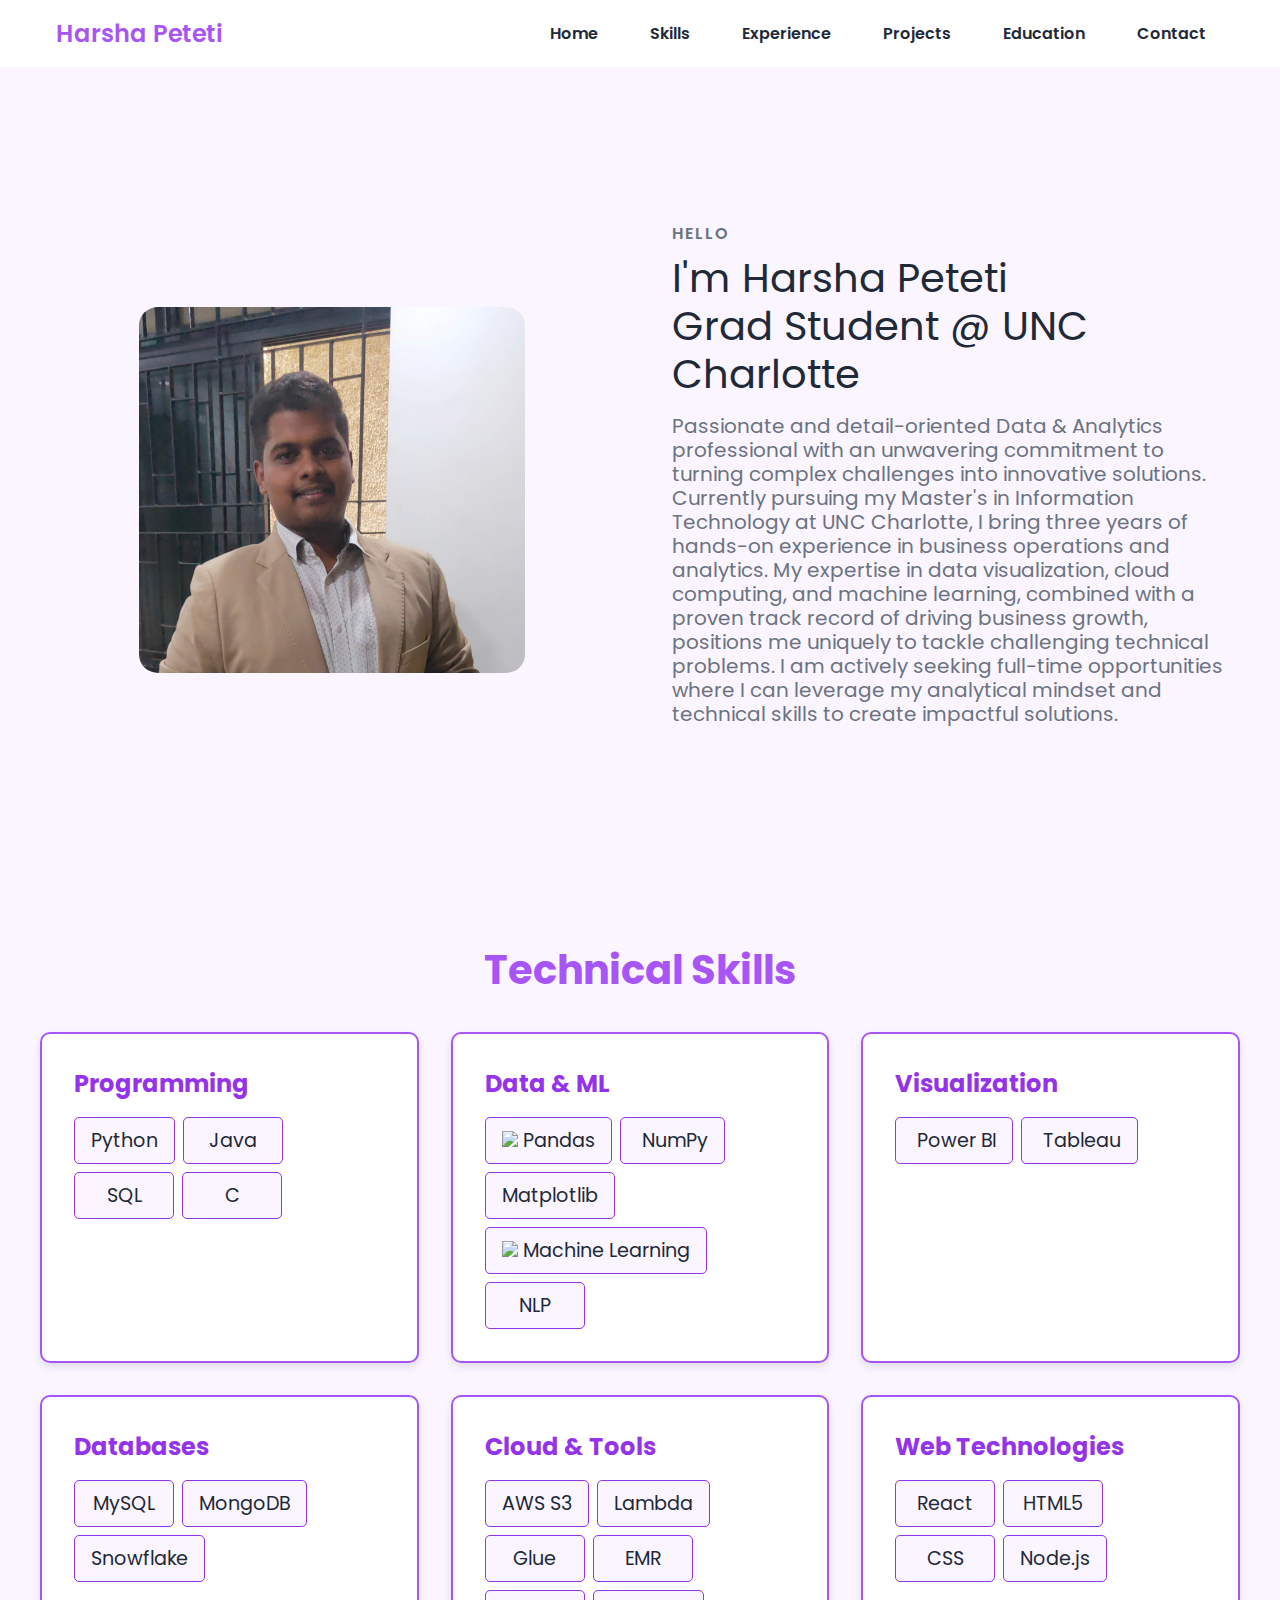
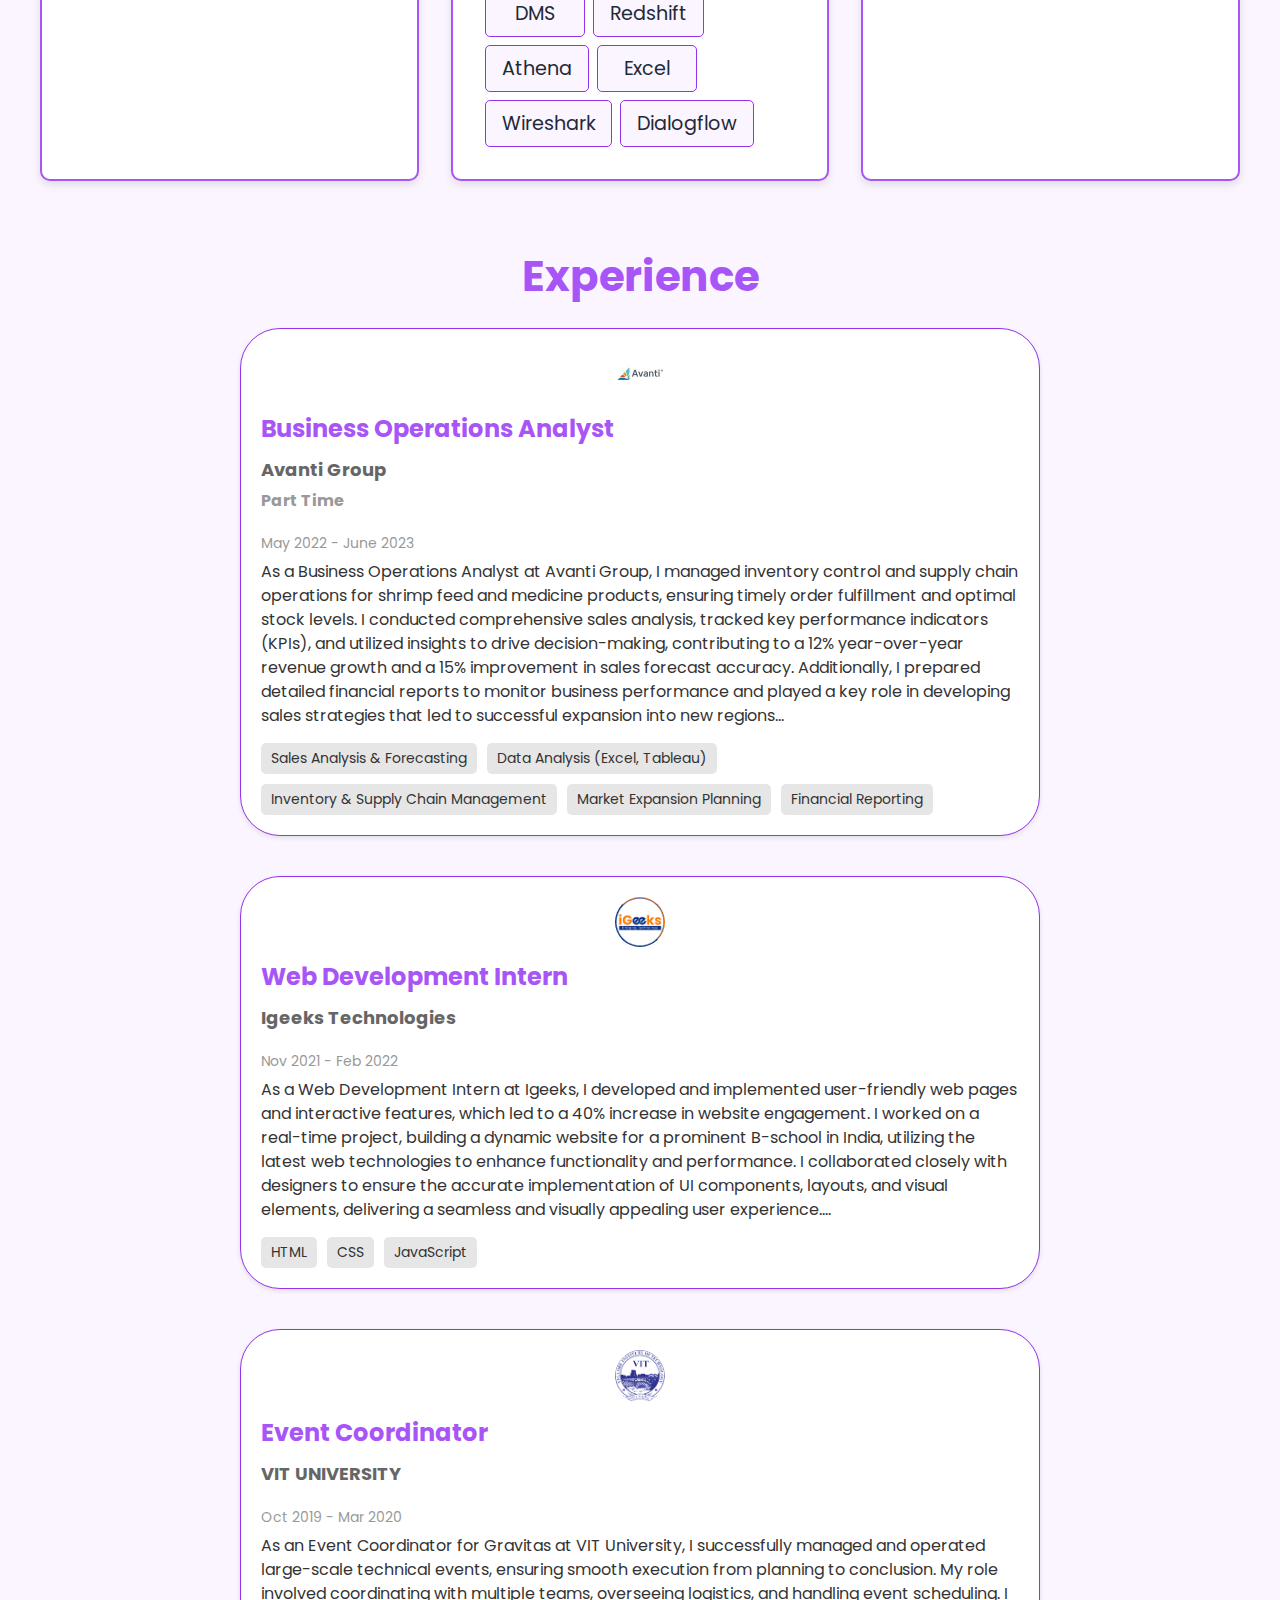
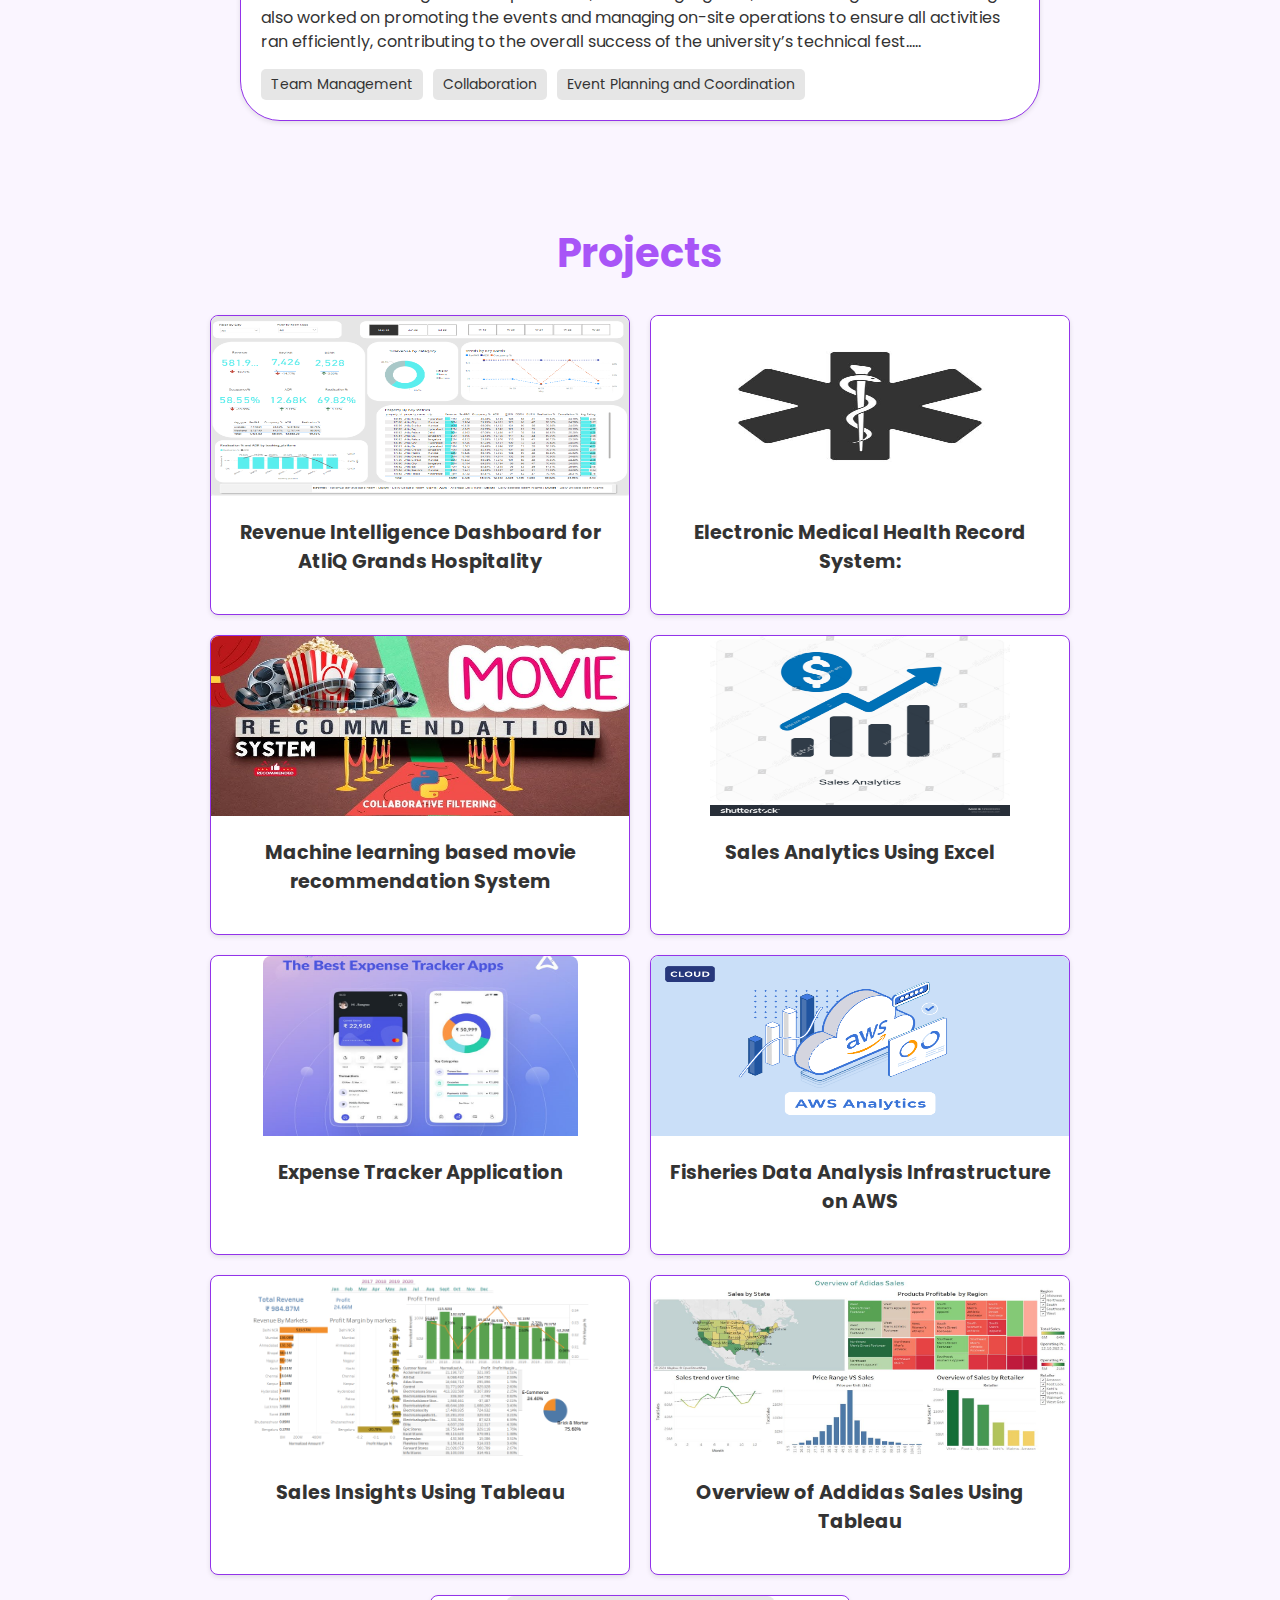
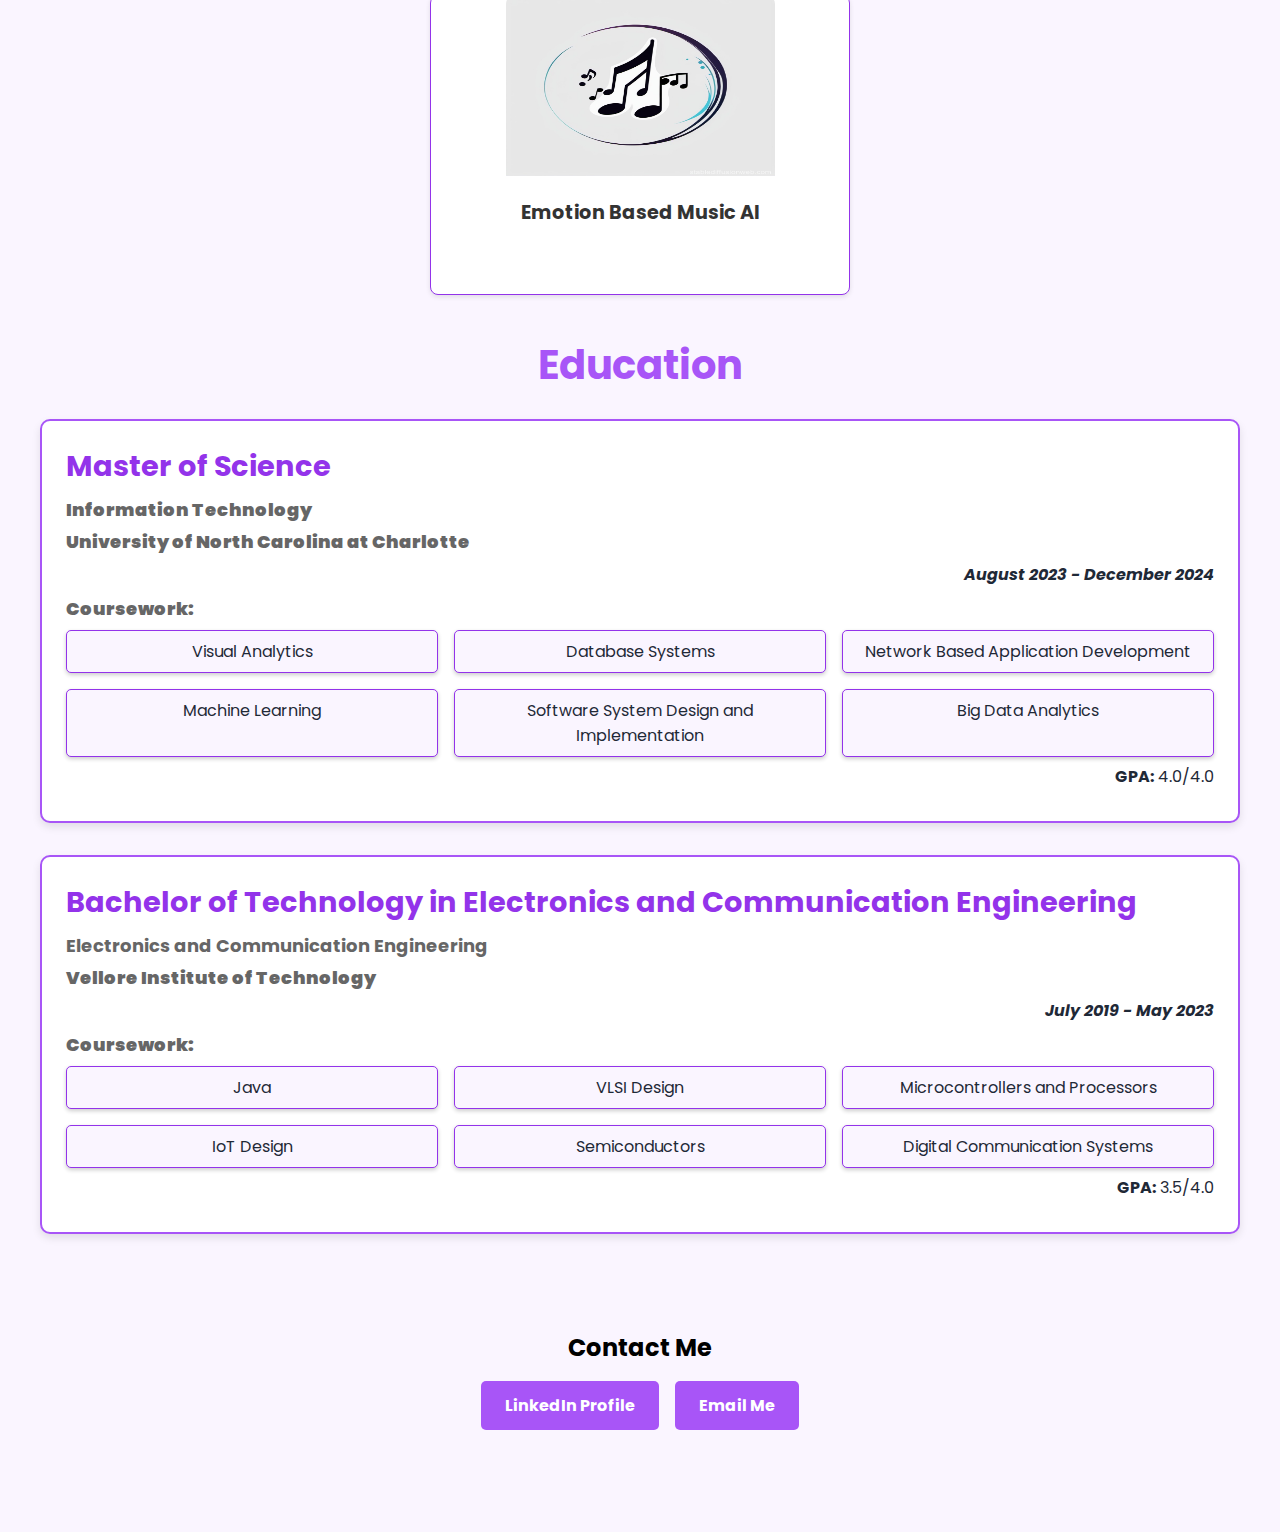
==== commit 606f374a: "changes" ====
--- a/index.html
+++ b/index.html
@@ -37,11 +37,15 @@
     </nav>
     <section id="home" class="section">
       <div class="section__container">
+        <div class="image">
+          <img src="harsha.jpg" alt="profile" />
+        </div>
         <div class="content">
           <p class="subtitle">HELLO</p>
           <h1 class="title">
-            I'm <span>Harsha Peteti<br />a</span> Grad Student @UNC Charlotte
-          </h1>
+            I'm Harsha Peteti<br />Grad Student @ UNC Charlotte
+        </h1>
+        
           <p class="description">
             Passionate and detail-oriented Data & Analytics professional with an
             unwavering commitment to turning complex challenges into innovative
@@ -54,13 +58,11 @@
             seeking full-time opportunities where I can leverage my analytical
             mindset and technical skills to create impactful solutions.
           </p>
-          <div class="action__btns">
+          <!-- <div class="action__btns">
             <button class="Resume">Resume</button>
-          </div>
-        </div>
-        <div class="image">
-          <img src="harsha.jpg" alt="profile" />
-        </div>
+          </div> -->
+        </div>
+        
       </div>
     </section>
 
@@ -201,7 +203,7 @@
 
           <!-- Web Tech Section -->
           <div class="skill__box">
-            <h3>Web Tech</h3>
+            <h3>Web Technologies</h3>
             <div class="skills__grid">
               <span class="skill__item"
                 ><i class="fa-brands fa-react"></i> React</span
@@ -234,7 +236,7 @@
             <h3>Business Operations Analyst</h3>
             <h4>Avanti Group</h4>
             <h5>Part Time</h5>
-            <span class="date">May 2020 - April 2023</span>
+            <span class="date">May 2022 - June 2023</span>
             <p>
               As a Business Operations Analyst at Avanti Group, I managed
               inventory control and supply chain operations for shrimp feed and
@@ -418,7 +420,7 @@
           <h4>Electronics and Communication Engineering</h4>
           <h4>
             <strong>Vellore Institute of Technology</strong>
-            <p><em>July 2023 - May 2023</em></p>
+            <p><em>July 2019 - May 2023</em></p>
           </h4>
 
           <h4><strong>Coursework:</strong></h4>
--- a/style.css
+++ b/style.css
@@ -10,8 +10,8 @@
   --max-width: 1200px;
 }
 
-i{
-    color: var(--primary-color-dark);
+i {
+  color: var(--primary-color-dark);
 }
 
 * {
@@ -138,7 +138,7 @@
   color: var(--text-light);
   margin-bottom: 2rem;
   font-size: 1.25rem;
-  text-align:unset;
+  text-align: unset;
 }
 
 .action__btns {
@@ -182,8 +182,8 @@
 }
 
 .image img {
-  width: min(25rem, 90%);
-  border-radius: 100%;
+  width: min(25rem, 70%);
+  border-radius: 5%;
 }
 
 @media (width < 750px) {
@@ -228,111 +228,113 @@
 
 /* Skill section container */
 .skills__section {
-    background-color: var(--extra-light);
-    padding: 2rem;
-  }
-  
-  .skills__container {
-    max-width: var(--max-width);
-    margin: 0 auto;
-  }
-  
-  .skills__container h2 {
-    text-align: center;
-    color: var(--primary-color);
-    margin-bottom: 2rem;
-    font-size: 2.5em;
-  }
-  
-  /* Row container to align three skill boxes in one row */
+  background-color: var(--extra-light);
+  padding: 2rem;
+}
+
+.skills__container {
+  max-width: var(--max-width);
+  margin: 0 auto;
+}
+
+.skills__container h2 {
+  text-align: center;
+  color: var(--primary-color);
+  margin-bottom: 2rem;
+  font-size: 2.5em;
+}
+
+/* Row container to align three skill boxes in one row */
+.skills__row {
+  display: flex;
+  justify-content: space-between; /* Spreads the skill boxes evenly */
+  gap: 2rem; /* Adds space between skill boxes */
+  margin-bottom: 2rem; /* Adds space between rows */
+}
+
+/* Skill box for each section */
+.skill__box {
+  background-color: #ffffff;
+  border: 2px solid var(--primary-color);
+  border-radius: 10px;
+  padding: 2rem;
+  flex: 1;
+  box-shadow: 0px 4px 8px rgba(0, 0, 0, 0.1);
+}
+
+.skill__box h3 {
+  margin-bottom: 1rem;
+  color: var(--primary-color-dark);
+  font-size: 1.5em;
+}
+
+/* Grid layout for skills in each section */
+.skills__grid {
+  display: flex;
+  flex-wrap: wrap; /* Allows skills to wrap onto the next line if necessary */
+  gap: 0.5rem;
+}
+
+.skills__grid span {
+  font-size: 1.2em;
+}
+
+.skill__item {
+  background-color: var(--extra-light);
+  border: 1px solid var(--primary-color-dark);
+  padding: 0.5rem 1rem;
+  border-radius: 5px;
+  text-align: center;
+  color: var(--text-dark);
+  min-width: 100px; /* Ensures small boxes */
+  transition: 0.3s;
+}
+
+/* Hover effect for skill items */
+.skill__item:hover {
+  background-color: var(--primary-color);
+  color: #ffffff;
+  cursor: pointer;
+}
+
+/* Responsive adjustments */
+@media (max-width: 750px) {
   .skills__row {
-    display: flex;
-    justify-content: space-between; /* Spreads the skill boxes evenly */
-    gap: 2rem; /* Adds space between skill boxes */
-    margin-bottom: 2rem; /* Adds space between rows */
-  }
-  
-  /* Skill box for each section */
+    flex-direction: column; /* Stacks the skill boxes on smaller screens */
+  }
+
   .skill__box {
-    background-color: #ffffff;
-    border: 2px solid var(--primary-color);
-    border-radius: 10px;
-    padding: 2rem;
-    flex: 1;
-    box-shadow: 0px 4px 8px rgba(0, 0, 0, 0.1);
-  }
-  
-  .skill__box h3 {
     margin-bottom: 1rem;
-    color: var(--primary-color-dark);
-    font-size: 1.5em;
-  }
-  
-  /* Grid layout for skills in each section */
+  }
+
   .skills__grid {
-    display: flex;
-    flex-wrap: wrap; /* Allows skills to wrap onto the next line if necessary */
-    gap: 0.5rem;
-  }
-
-  .skills__grid span{
-    font-size: 1.2em;
-  }
-  
+    gap: 1rem;
+  }
+
   .skill__item {
-    background-color: var(--extra-light);
-    border: 1px solid var(--primary-color-dark);
-    padding: 0.5rem 1rem;
-    border-radius: 5px;
-    text-align: center;
-    color: var(--text-dark);
-    min-width: 100px; /* Ensures small boxes */
-    transition: 0.3s;
-  }
-  
-  /* Hover effect for skill items */
-  .skill__item:hover {
-    background-color: var(--primary-color);
-    color: #ffffff;
-    cursor: pointer;
-  }
-  
-  /* Responsive adjustments */
-  @media (max-width: 750px) {
-    .skills__row {
-      flex-direction: column; /* Stacks the skill boxes on smaller screens */
-    }
-  
-    .skill__box {
-      margin-bottom: 1rem;
-    }
-  
-    .skills__grid {
-      gap: 1rem;
-    }
-  
-    .skill__item {
-      min-width: 80px;
-    }
-  }
-
-  body {
-    --primary-color: #a855f7;
-    --primary-color-dark: #9333ea;
-    --secondary-color: #ca8a04;
-    --text-dark: #1f2937;
-    --text-light: #6b7280;
-    --extra-light: #faf5ff;
-    background-color: var();
+    min-width: 80px;
+  }
+}
+
+body {
+  --primary-color: #a855f7;
+  --primary-color-dark: #9333ea;
+  --secondary-color: #ca8a04;
+  --text-dark: #1f2937;
+  --text-light: #6b7280;
+  --extra-light: #faf5ff;
+  background-color: var();
 }
 
 /* Experience Section Styles */
 .experience-section {
   background-color: #faf5ff; /* Background color */
   padding: 50px 0;
-  text-align: center;
+  font-size: 1.75em;
+  margin-bottom: 2rem;
+  text-align: center;
+  color: var(--primary-color);
   justify-content: space-between;
-
 }
 
 .timeline {
@@ -414,26 +416,25 @@
 /* Optional: Responsive design */
 @media (max-width: 768px) {
   .timeline-item {
-      width: 100%; /* Adjust width for smaller screens */
+    width: 100%; /* Adjust width for smaller screens */
   }
 
   h3 {
-      font-size: 20px; /* Adjust title font size for smaller screens */
+    font-size: 20px; /* Adjust title font size for smaller screens */
   }
 
   h4 {
-      font-size: 16px; /* Adjust company name font size for smaller screens */
+    font-size: 16px; /* Adjust company name font size for smaller screens */
   }
 
   .date {
-      font-size: 12px; /* Adjust duration font size for smaller screens */
+    font-size: 12px; /* Adjust duration font size for smaller screens */
   }
 
   p {
-      font-size: 14px; /* Adjust description font size for smaller screens */
-  }
-}
-
+    font-size: 14px; /* Adjust description font size for smaller screens */
+  }
+}
 
 .projects-section {
   /* background-color: #f0f0f0; Same as your skills and home section */
@@ -443,8 +444,10 @@
 }
 
 .projects-section h2 {
-  font-size: 2em;
-  margin-bottom: 20px;
+  font-size: 2.5em;
+  margin-bottom: 2rem;
+  text-align: center;
+  color: var(--primary-color);
 }
 
 .projects-container {
@@ -558,7 +561,6 @@
   transform: translateY(-2px); /* Lift effect on hover */
 }
 
-
 #contact {
   display: flex;
   flex-direction: column; /* Stack elements vertically */
@@ -583,11 +585,17 @@
 }
 
 .contact-button:hover {
-  background-color: var(--primary-color-dark); /* Change this to your preferred hover color */
+  background-color: var(
+    --primary-color-dark
+  ); /* Change this to your preferred hover color */
   transform: translateY(-2px); /* Lift effect on hover */
 }
 
-.skills__section, .experience-section, .projects-section, #education, #contact {
+.skills__section,
+.experience-section,
+.projects-section,
+#education,
+#contact {
   padding-top: 80px; /* Adjust this value based on your nav height */
   margin-top: -80px; /* Same as padding to counteract the space added */
 }
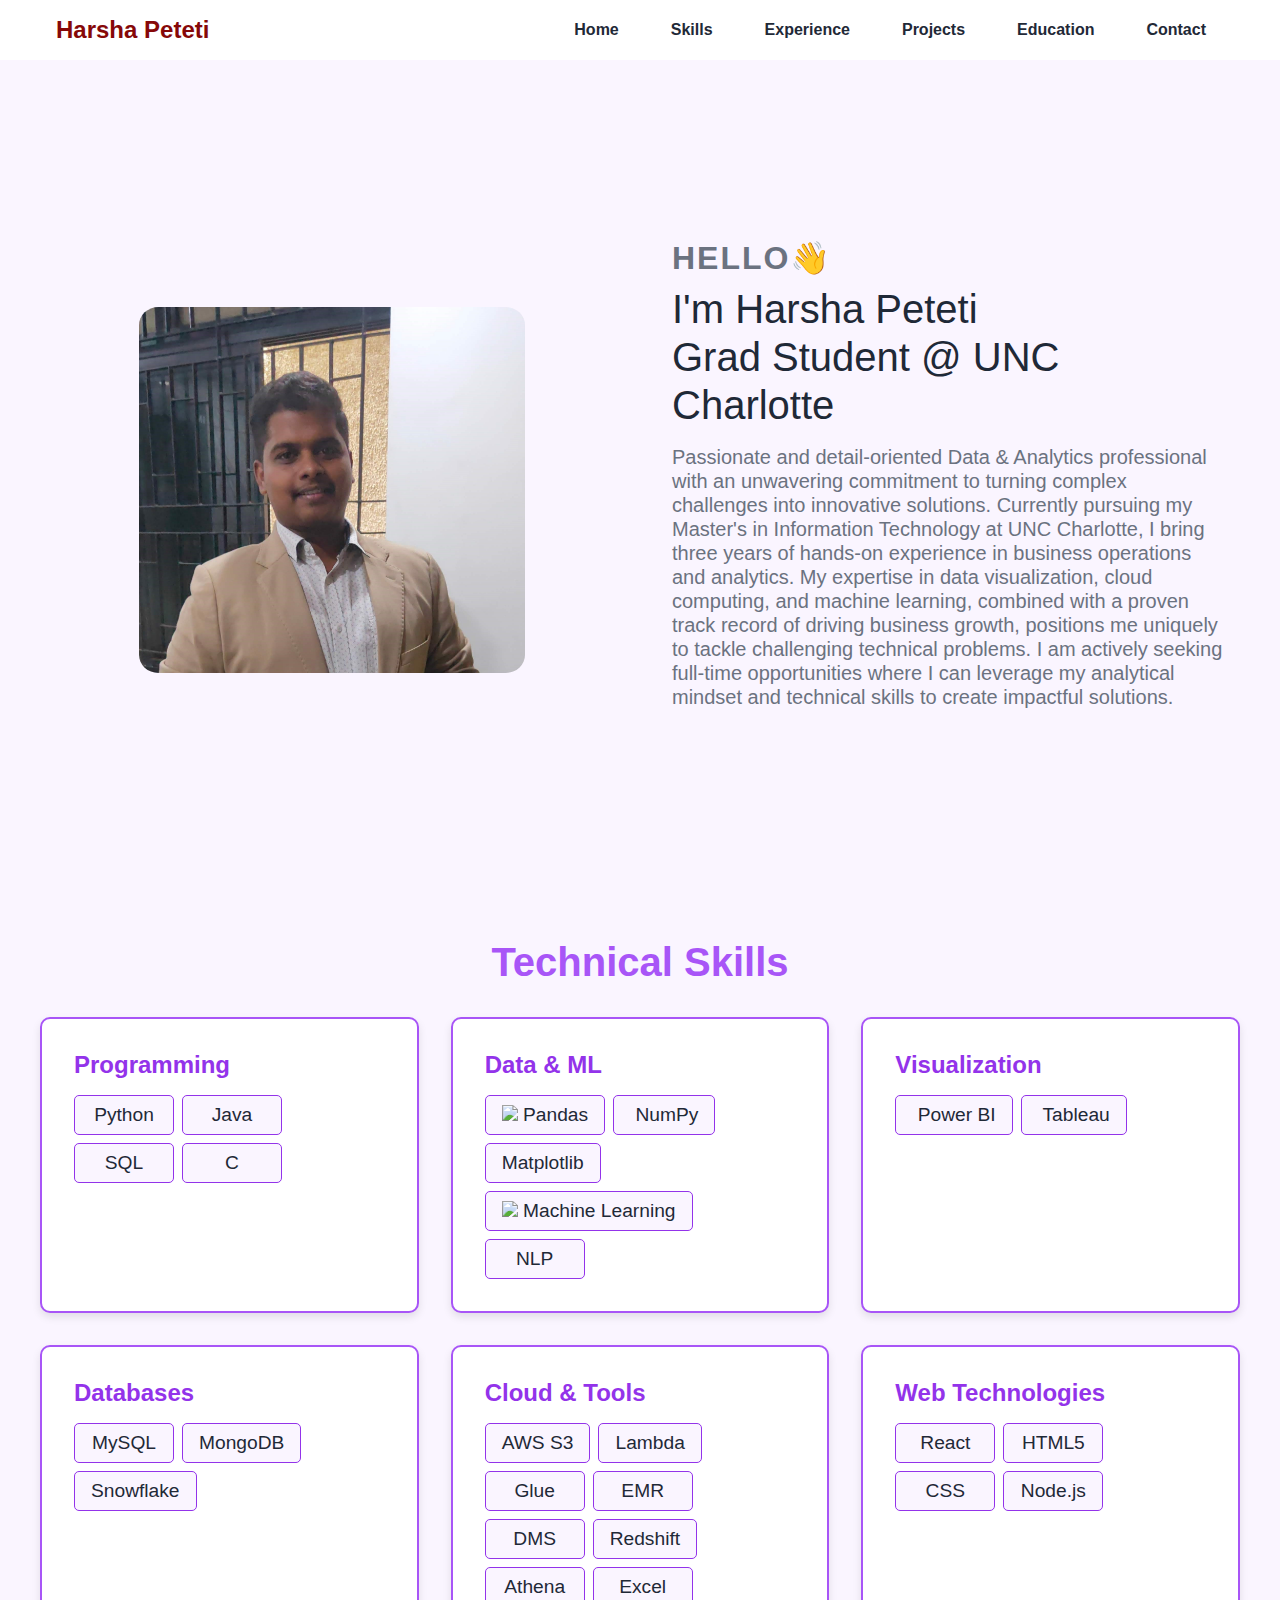
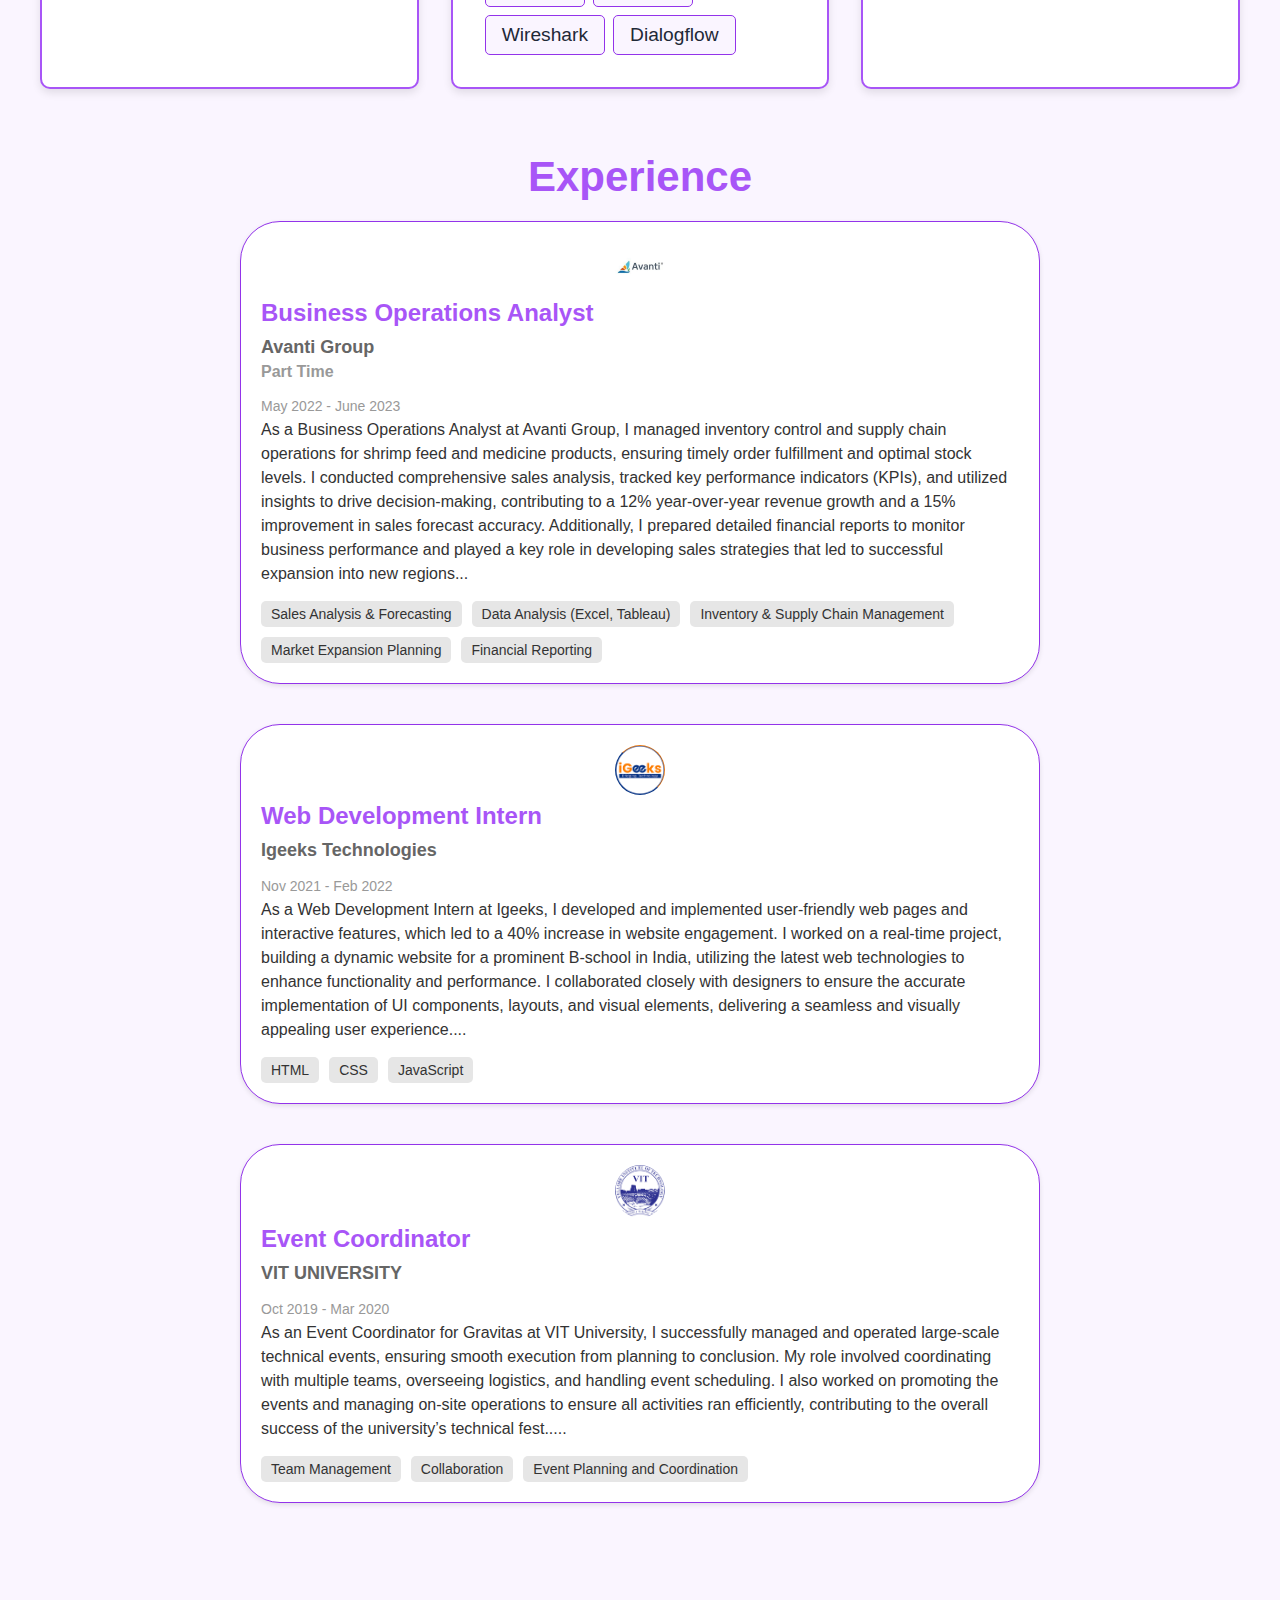
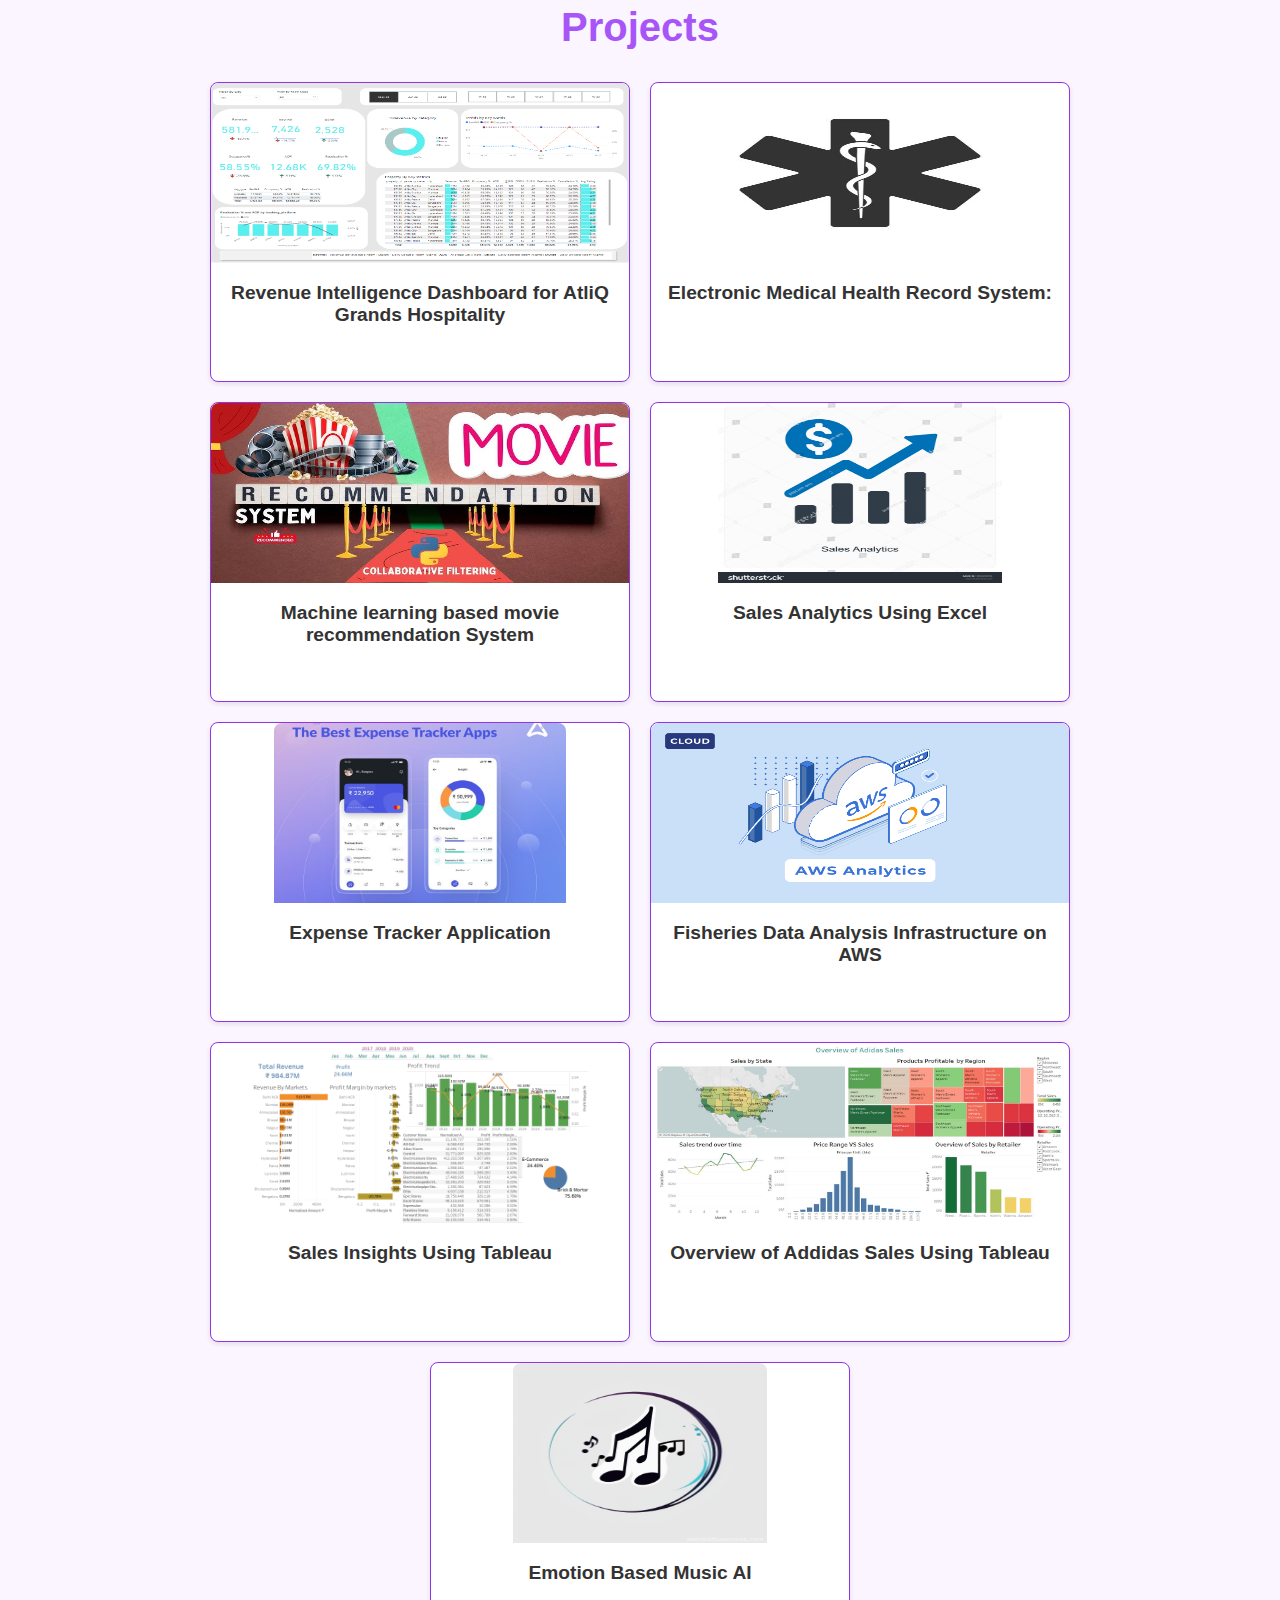
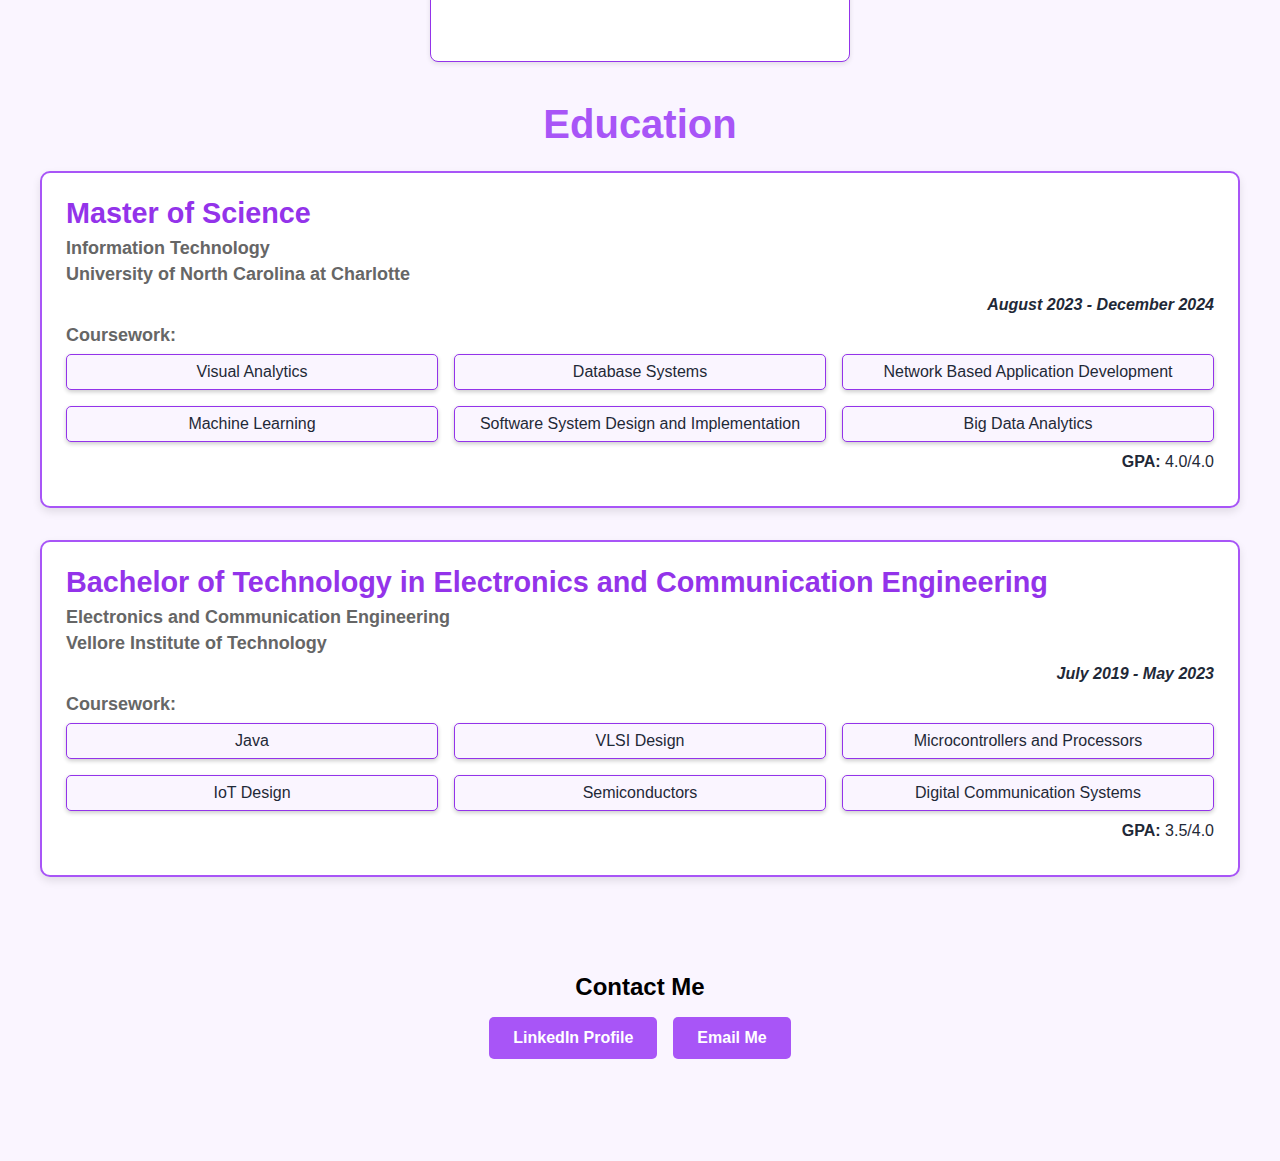
==== commit 32031477: "color change" ====
--- a/index.html
+++ b/index.html
@@ -41,7 +41,7 @@
           <img src="harsha.jpg" alt="profile" />
         </div>
         <div class="content">
-          <p class="subtitle">HELLO</p>
+          <h1 class="subtitle">HELLO<strong>👋</strong></h1>
           <h1 class="title">
             I'm Harsha Peteti<br />Grad Student @ UNC Charlotte
         </h1>
--- a/style.css
+++ b/style.css
@@ -25,7 +25,7 @@
 }
 
 body {
-  font-family: "Poppins", sans-serif;
+  font-family: "Calibri", sans-serif;
   background-color: var(--extra-light);
 }
 
@@ -50,7 +50,8 @@
 nav .logo a {
   font-size: 1.5rem;
   font-weight: 600;
-  color: var(--primary-color);
+  color: rgb(134, 8, 8);
+  /* color: var(--primary-color); */
   transition: 0.3s;
 }
 nav .logo a:hover {
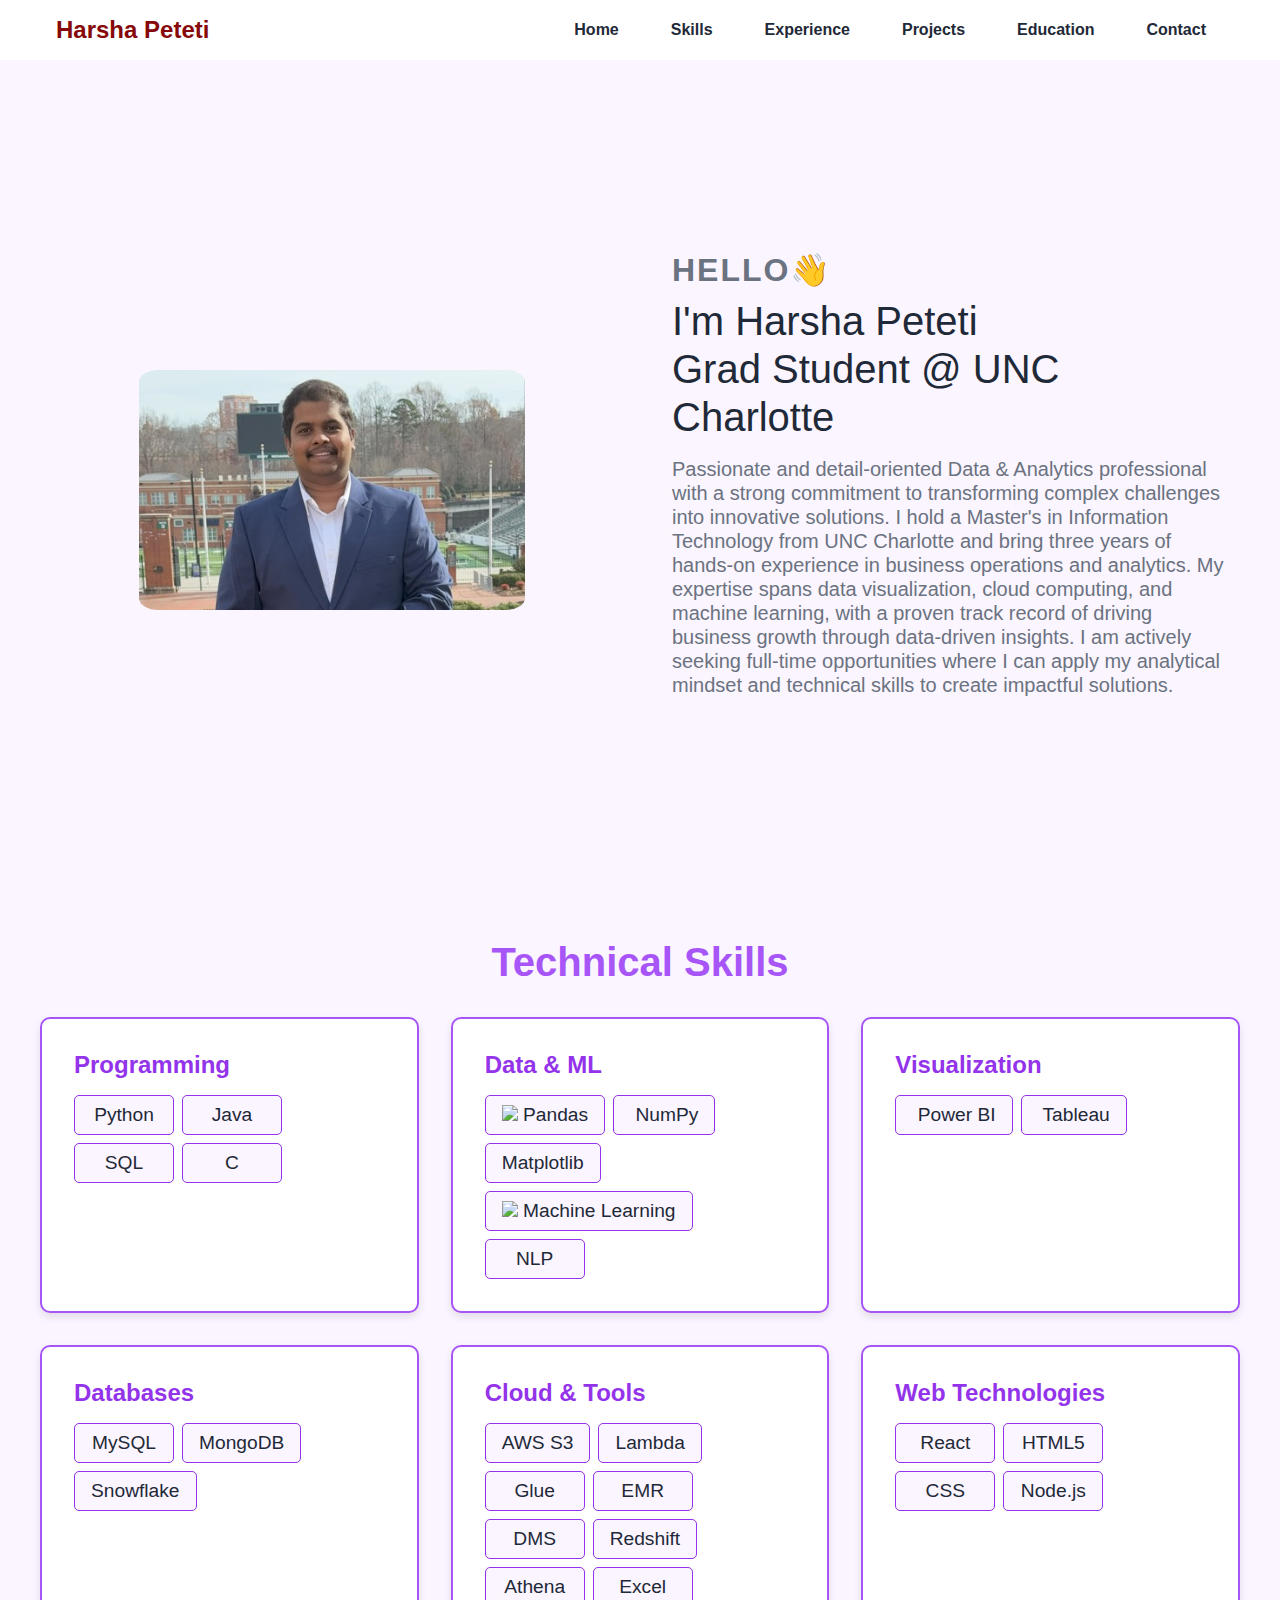
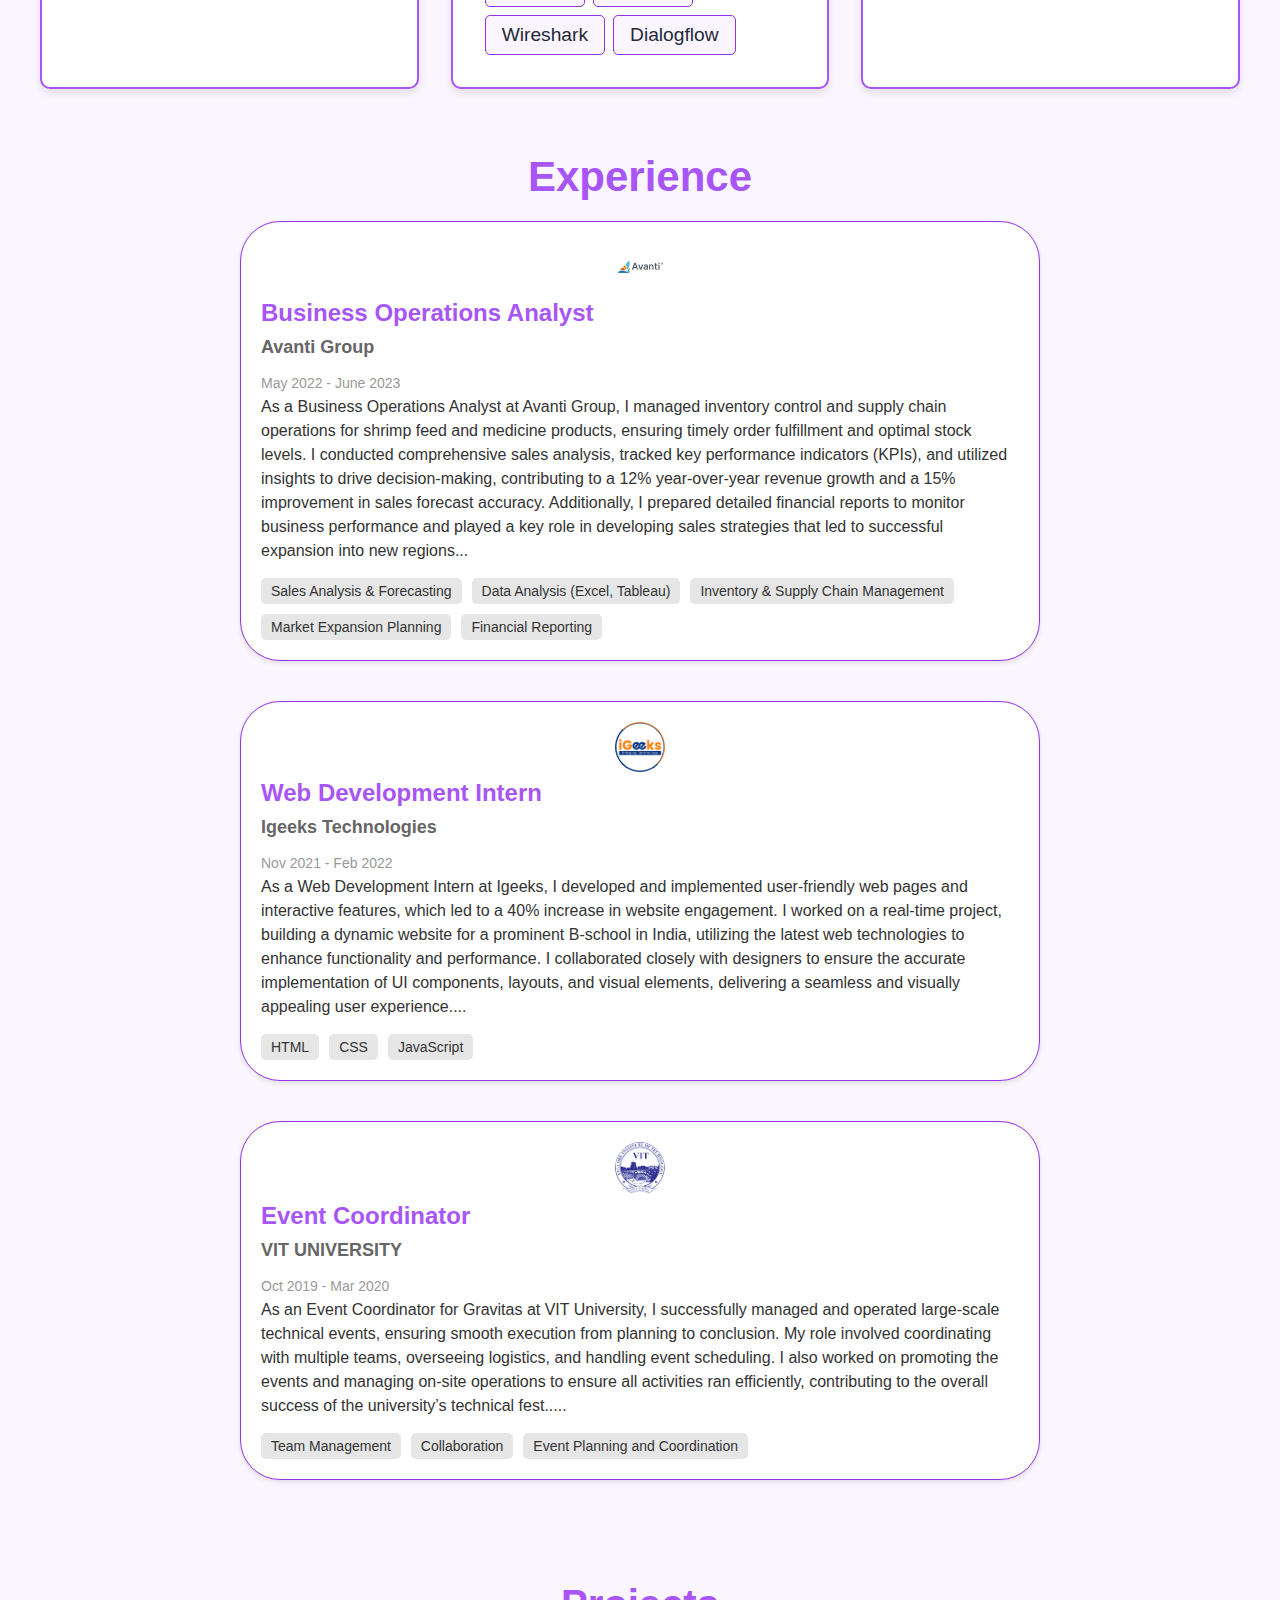
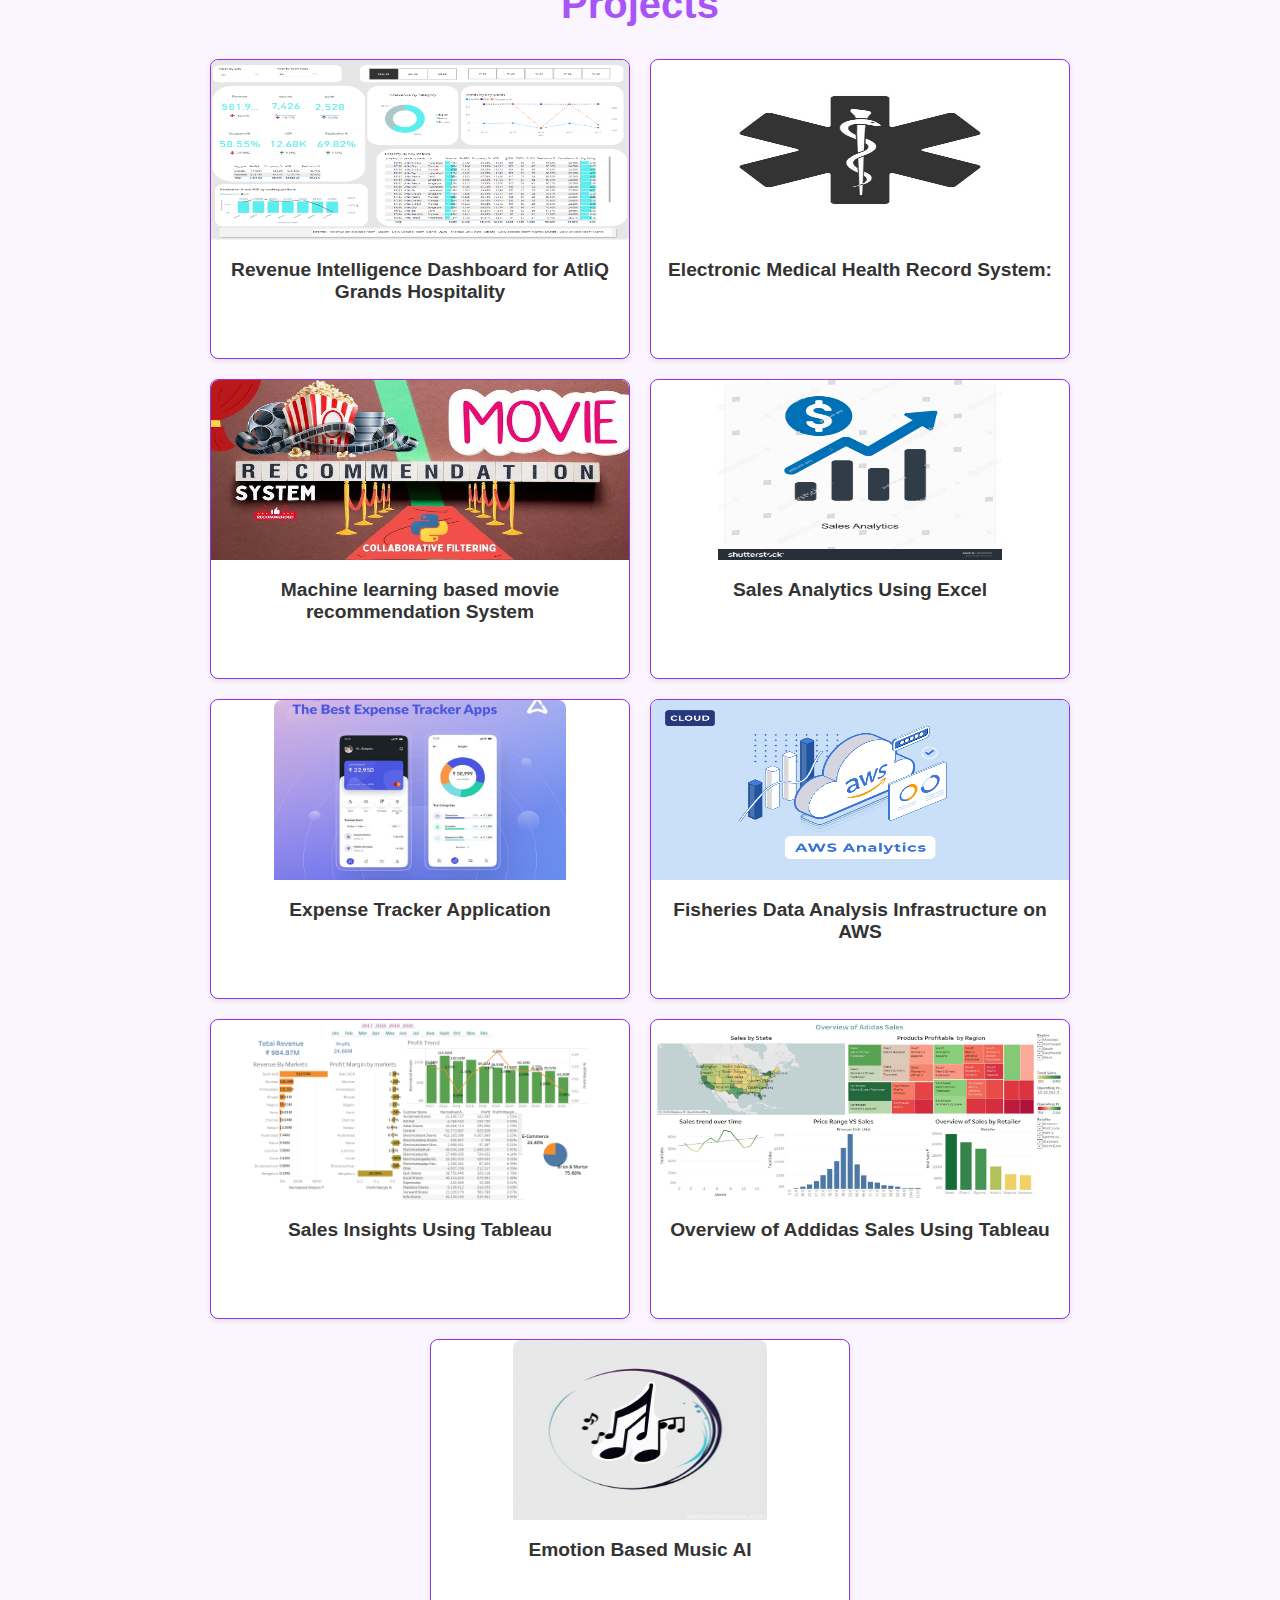
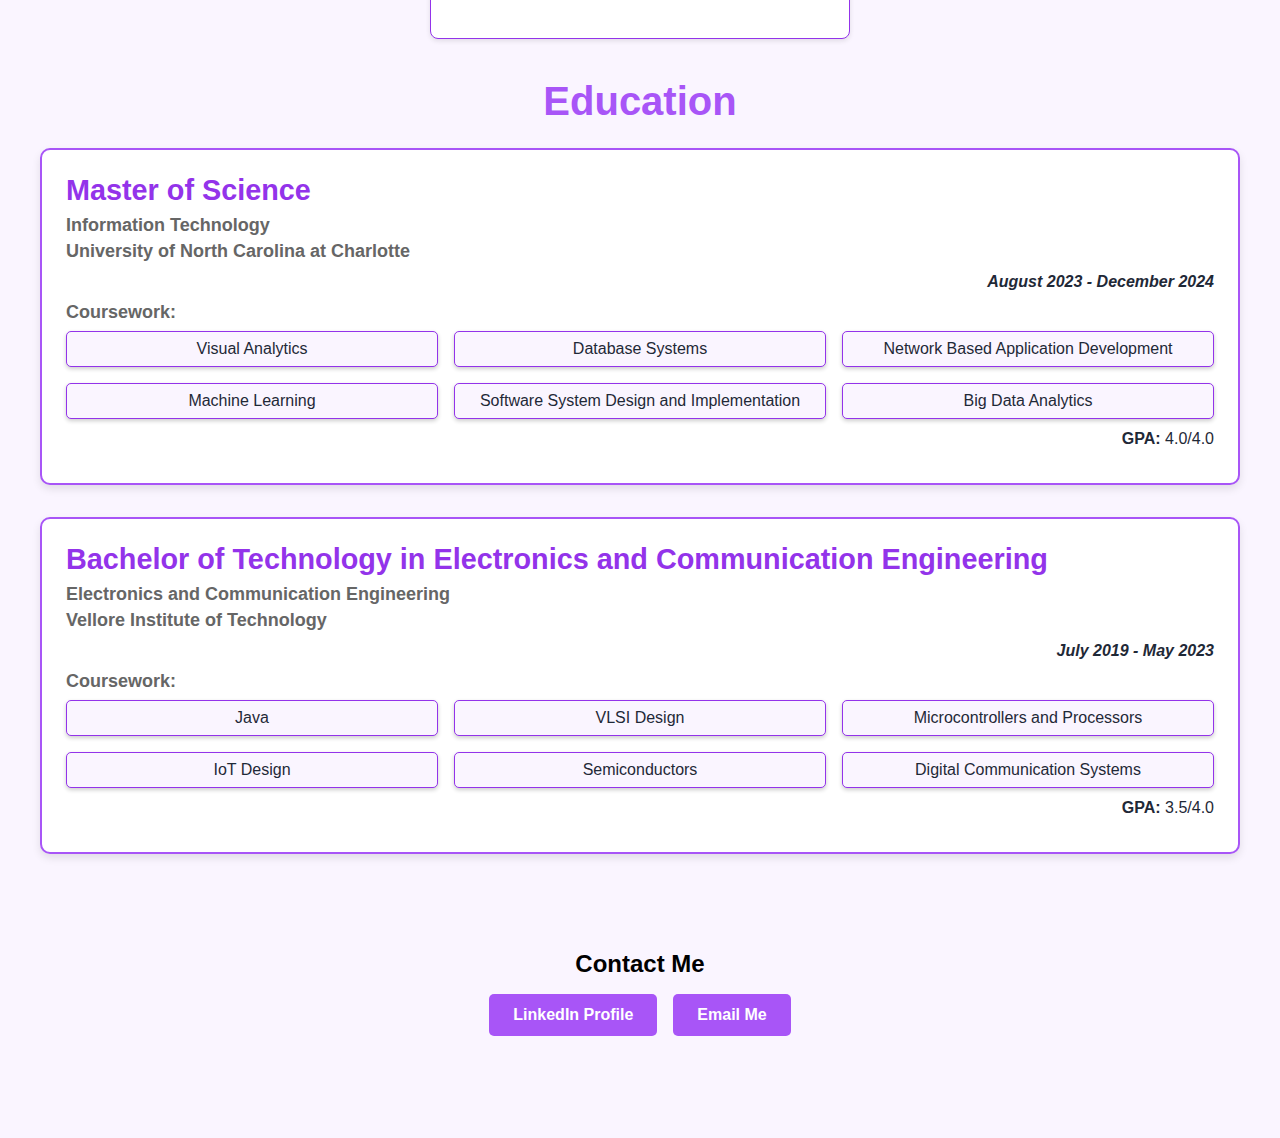
==== commit e932c354: "newchanges" ====
--- a/index.html
+++ b/index.html
@@ -47,16 +47,7 @@
         </h1>
         
           <p class="description">
-            Passionate and detail-oriented Data & Analytics professional with an
-            unwavering commitment to turning complex challenges into innovative
-            solutions. Currently pursuing my Master's in Information Technology
-            at UNC Charlotte, I bring three years of hands-on experience in
-            business operations and analytics. My expertise in data
-            visualization, cloud computing, and machine learning, combined with
-            a proven track record of driving business growth, positions me
-            uniquely to tackle challenging technical problems. I am actively
-            seeking full-time opportunities where I can leverage my analytical
-            mindset and technical skills to create impactful solutions.
+            Passionate and detail-oriented Data & Analytics professional with a strong commitment to transforming complex challenges into innovative solutions. I hold a Master's in Information Technology from UNC Charlotte and bring three years of hands-on experience in business operations and analytics. My expertise spans data visualization, cloud computing, and machine learning, with a proven track record of driving business growth through data-driven insights. I am actively seeking full-time opportunities where I can apply my analytical mindset and technical skills to create impactful solutions.
           </p>
           <!-- <div class="action__btns">
             <button class="Resume">Resume</button>
@@ -235,7 +226,6 @@
           <div class="timeline-content">
             <h3>Business Operations Analyst</h3>
             <h4>Avanti Group</h4>
-            <h5>Part Time</h5>
             <span class="date">May 2022 - June 2023</span>
             <p>
               As a Business Operations Analyst at Avanti Group, I managed
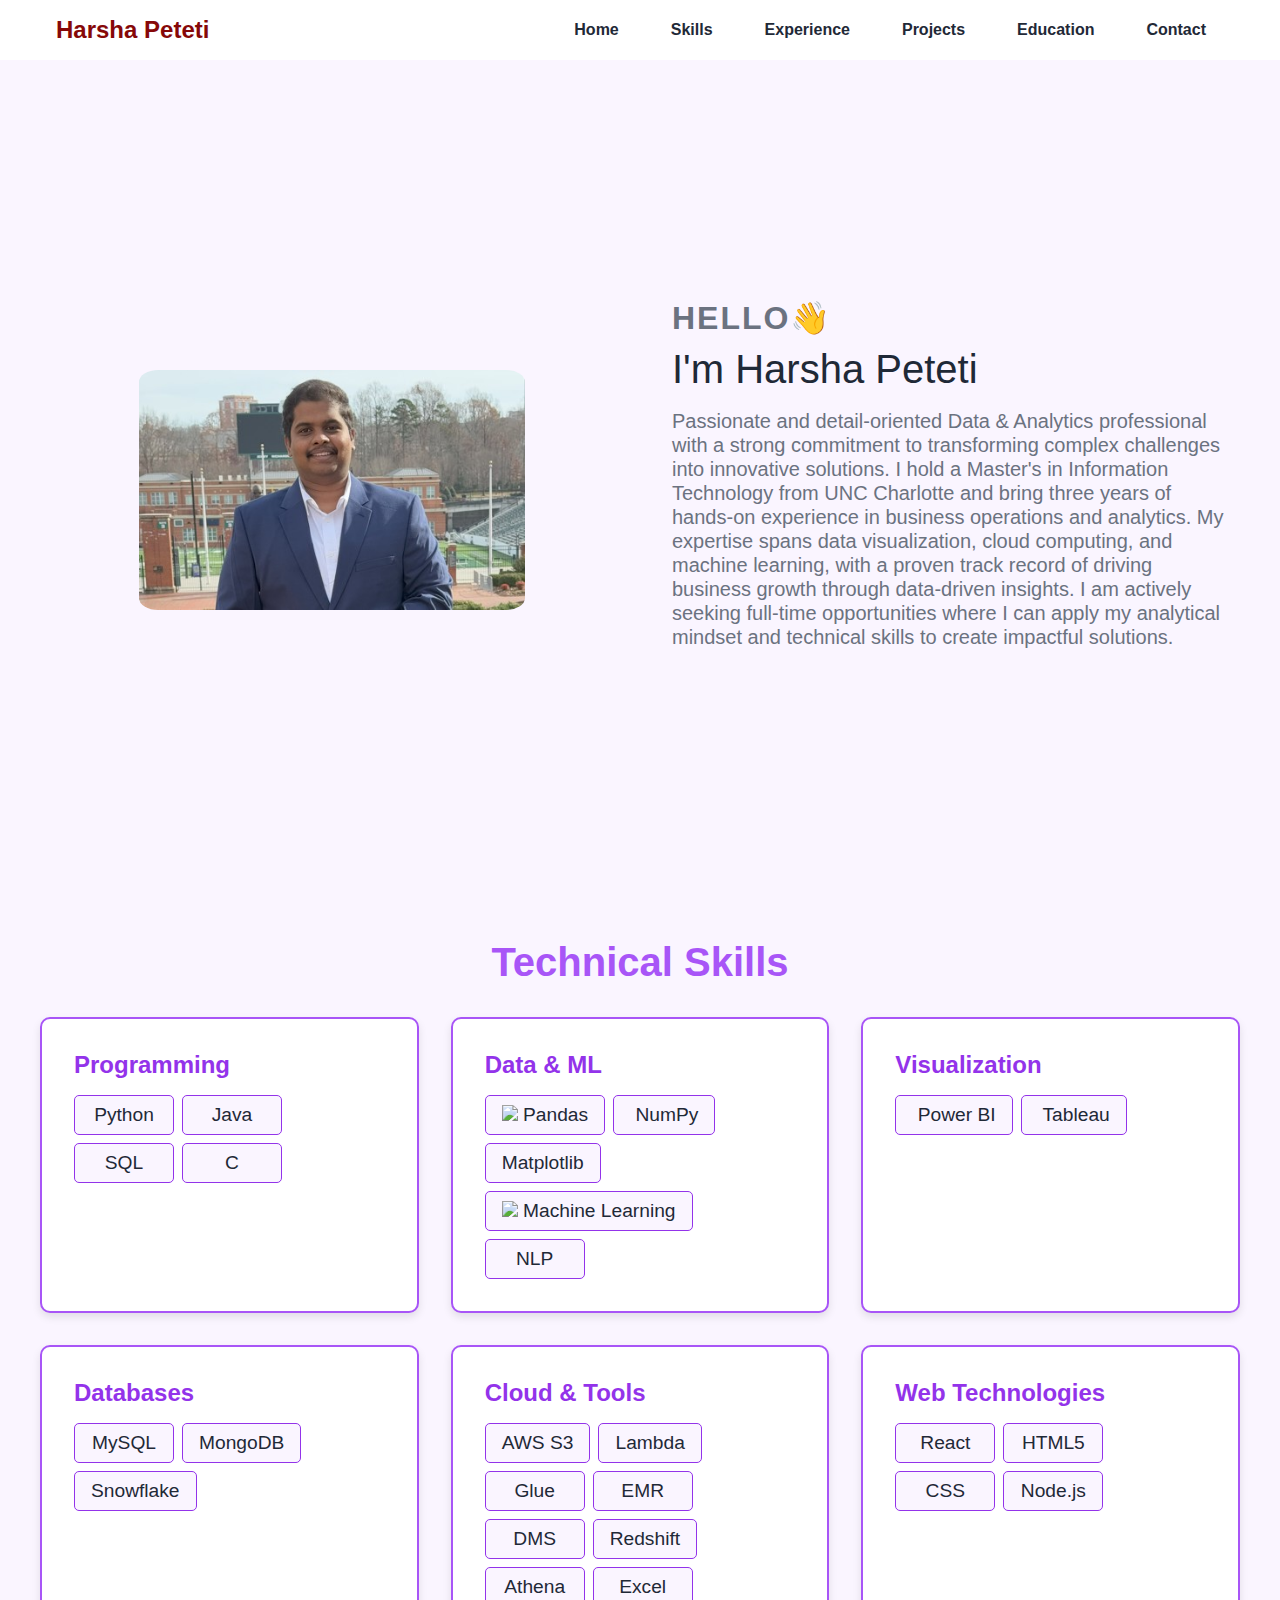
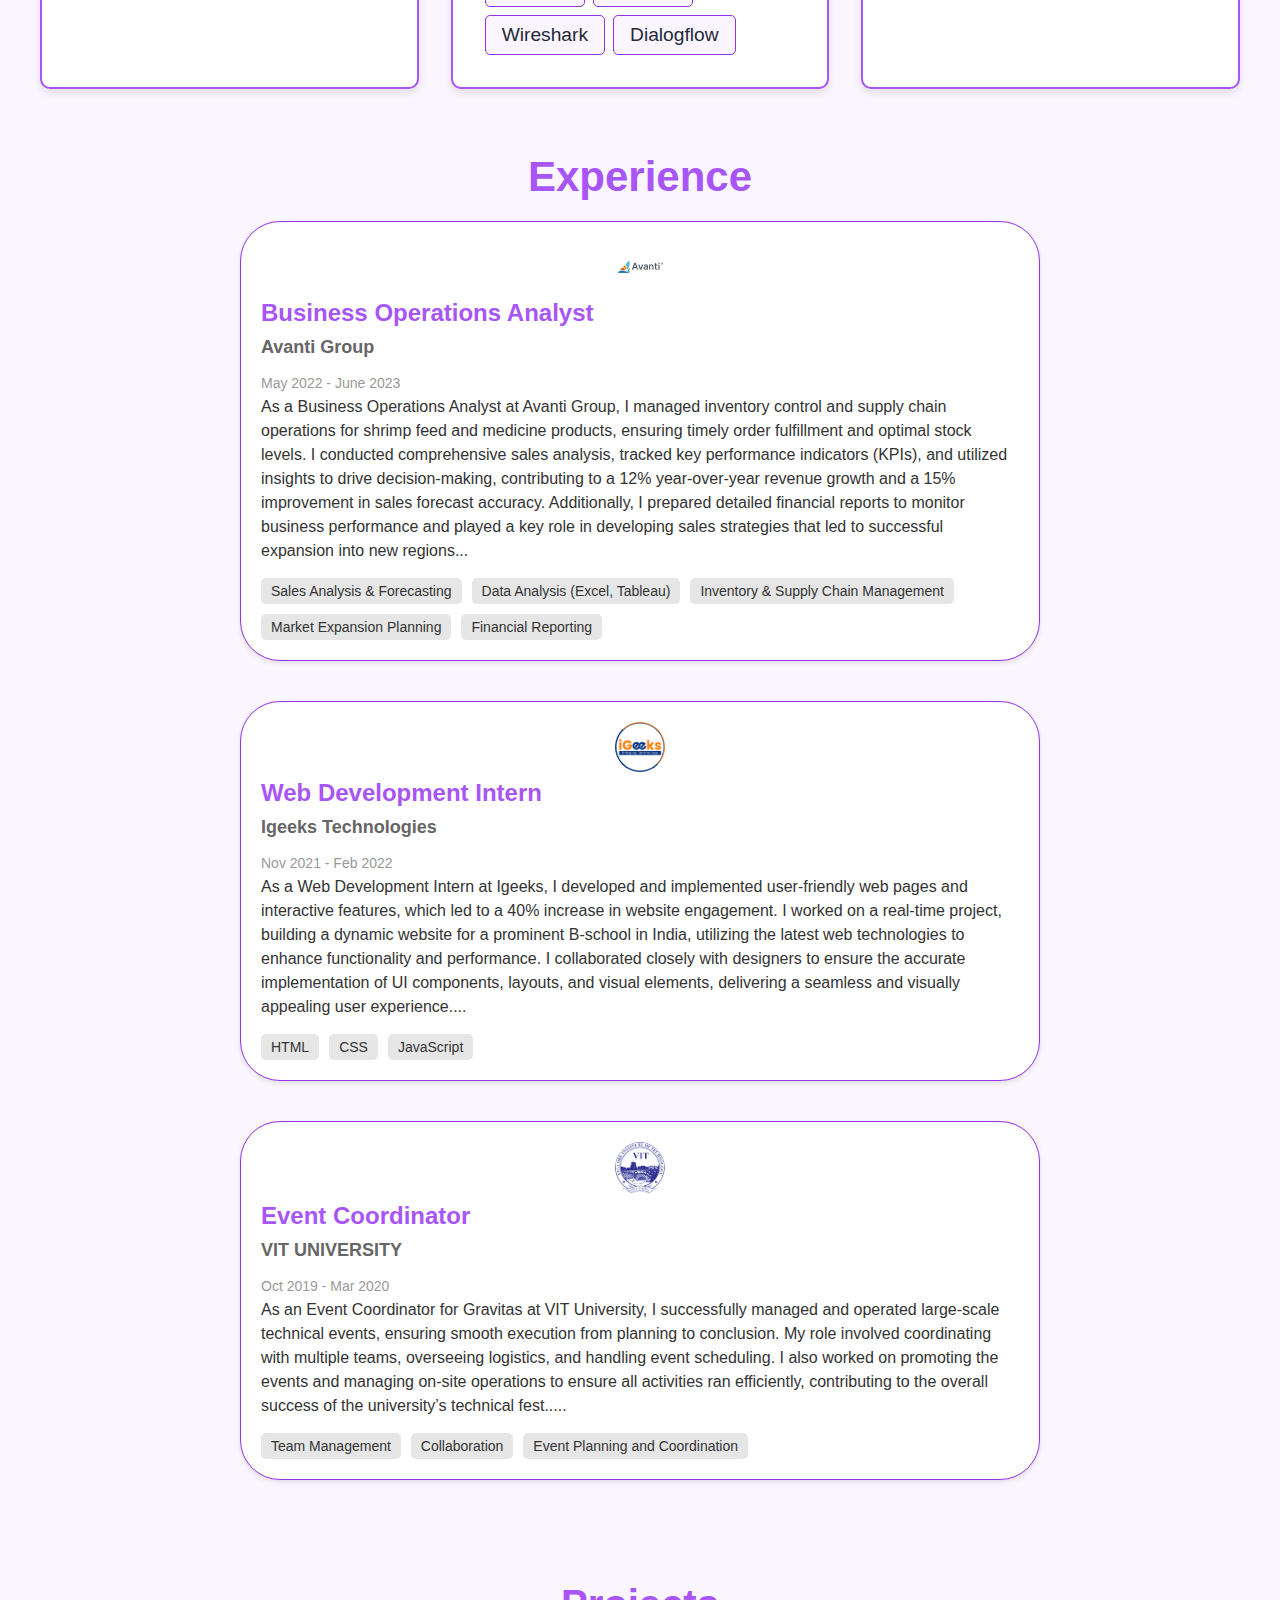
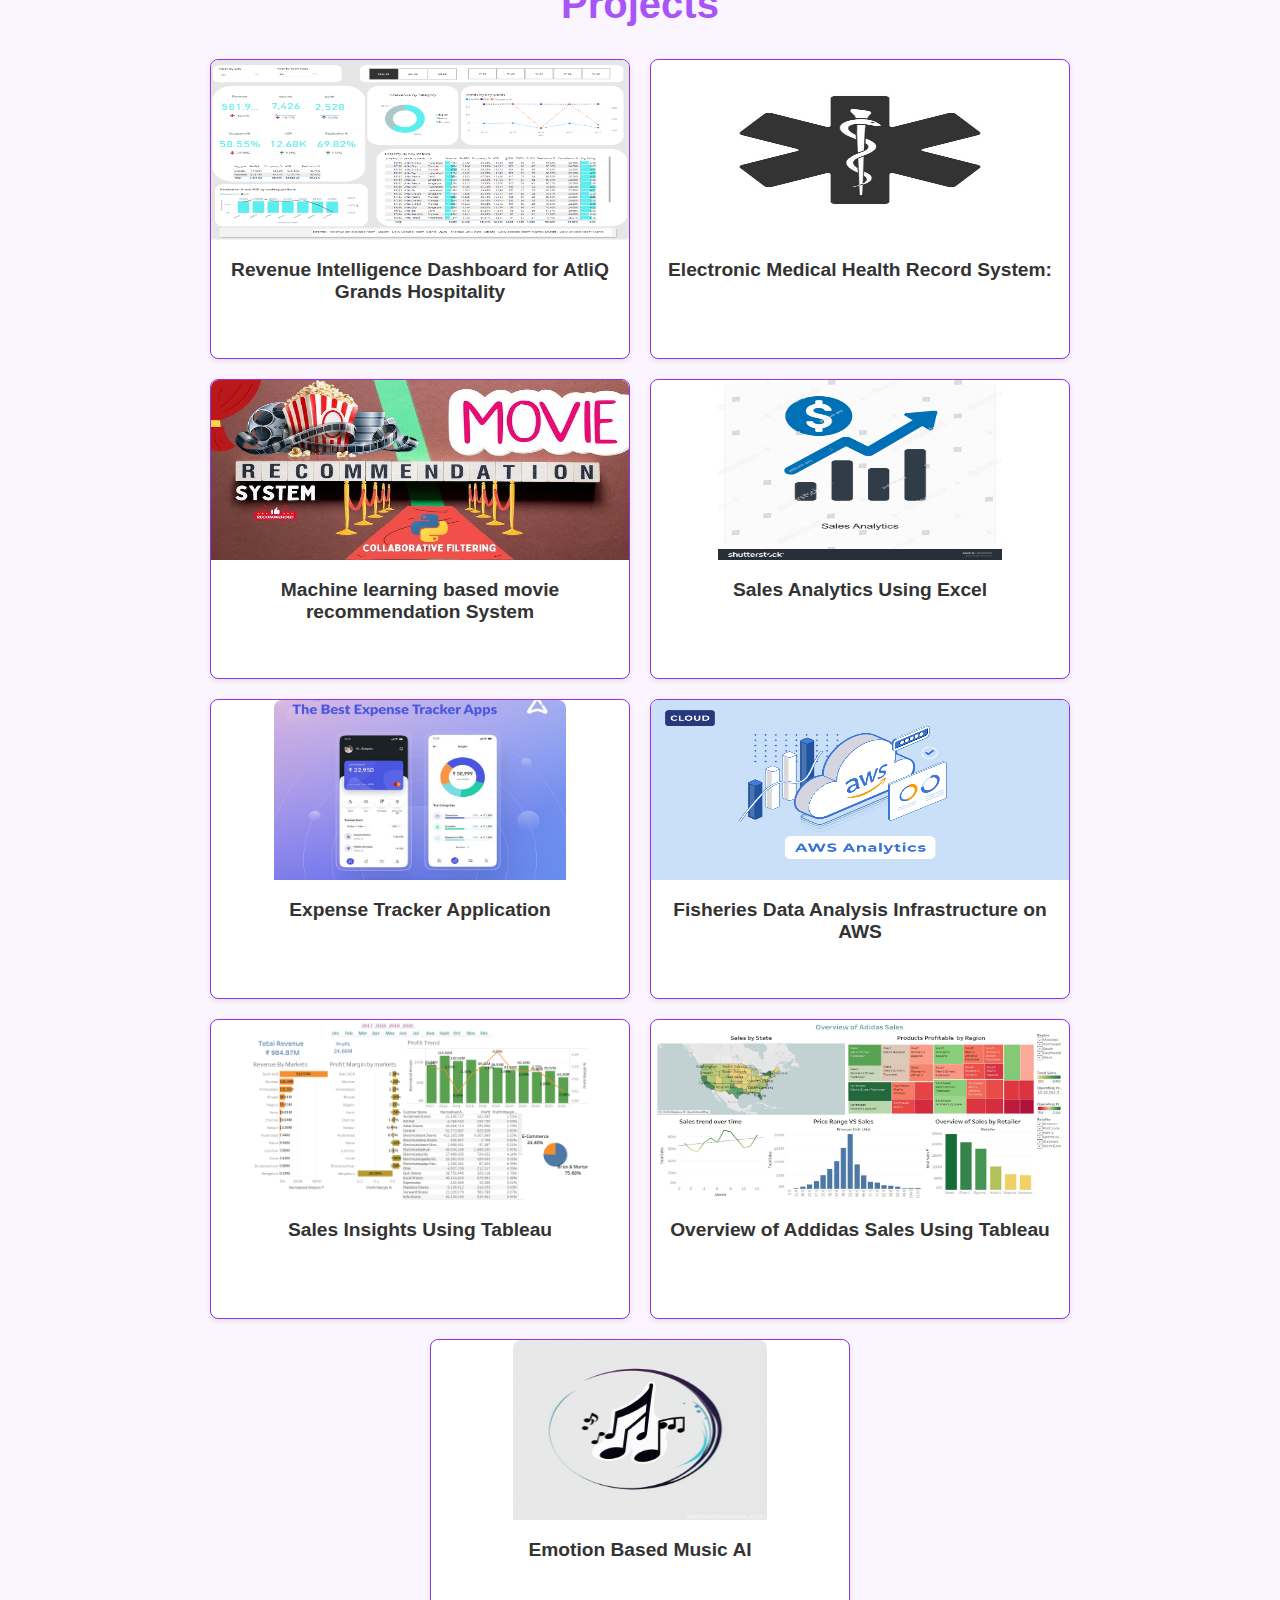
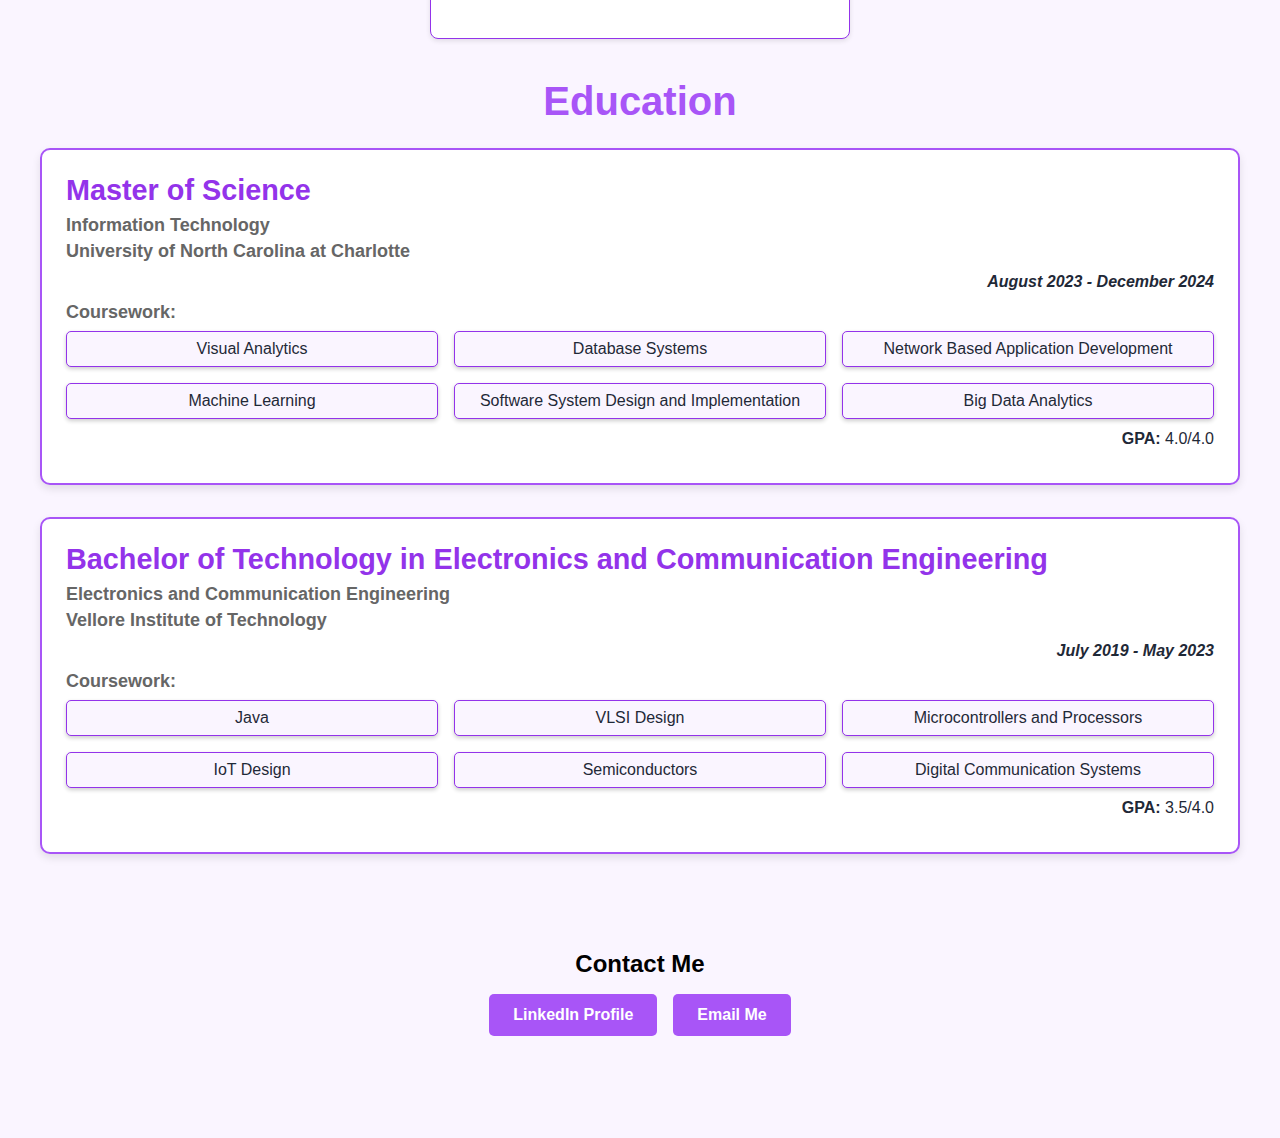
==== commit 9b17b9c5: "." ====
--- a/index.html
+++ b/index.html
@@ -43,7 +43,7 @@
         <div class="content">
           <h1 class="subtitle">HELLO<strong>👋</strong></h1>
           <h1 class="title">
-            I'm Harsha Peteti<br />Grad Student @ UNC Charlotte
+            I'm Harsha Peteti<br />
         </h1>
         
           <p class="description">
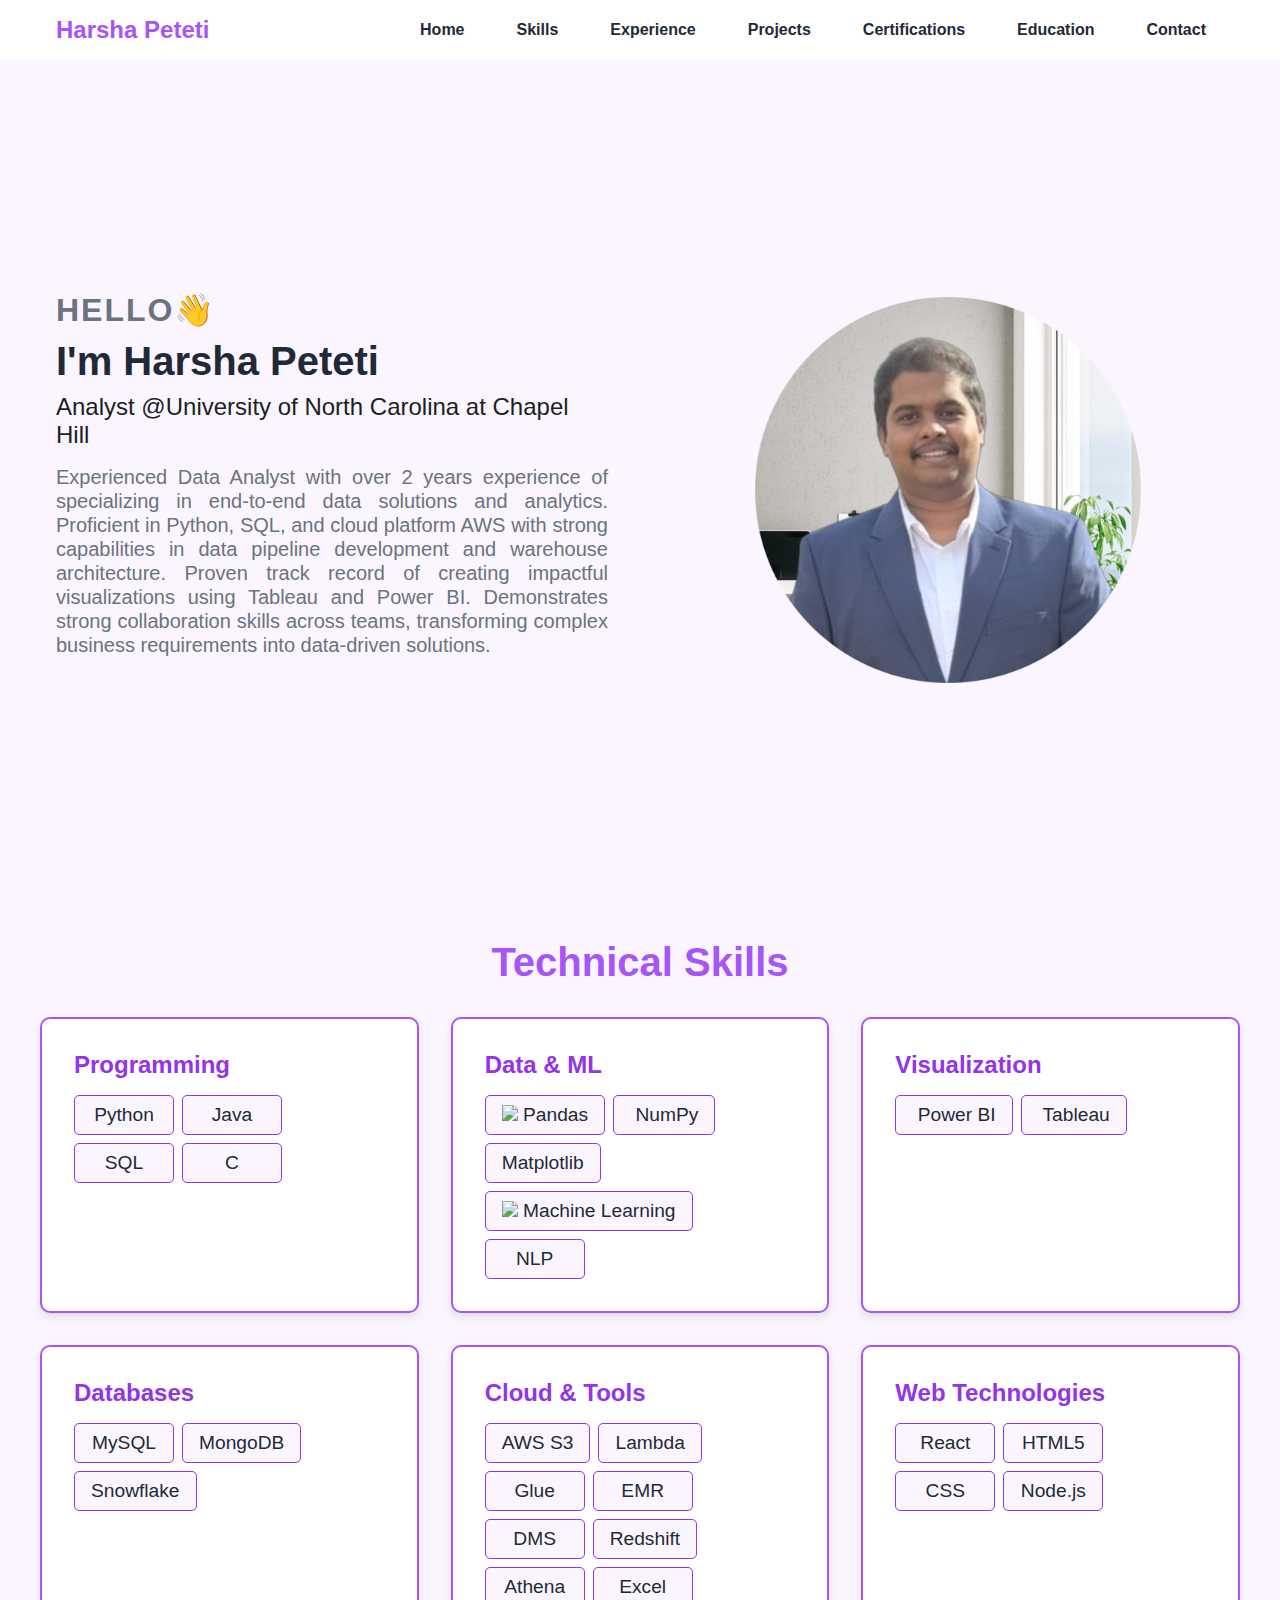
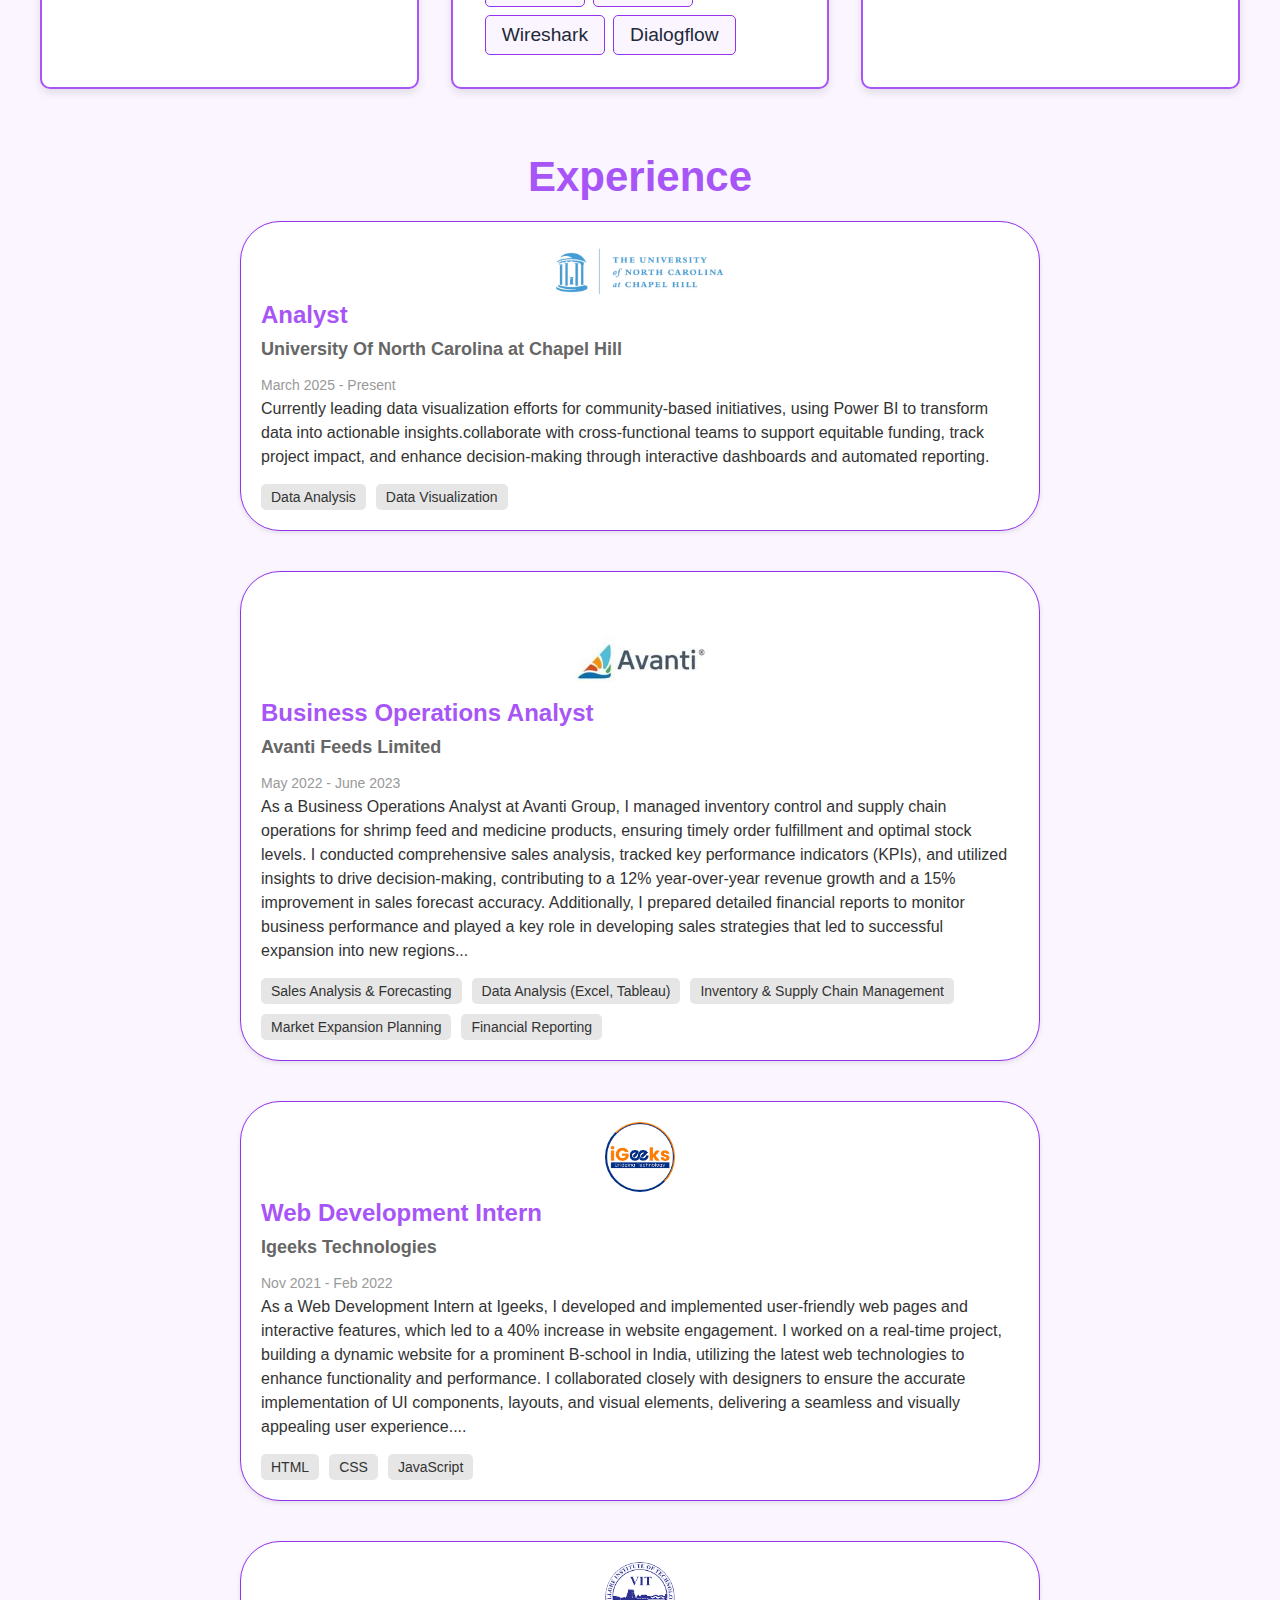
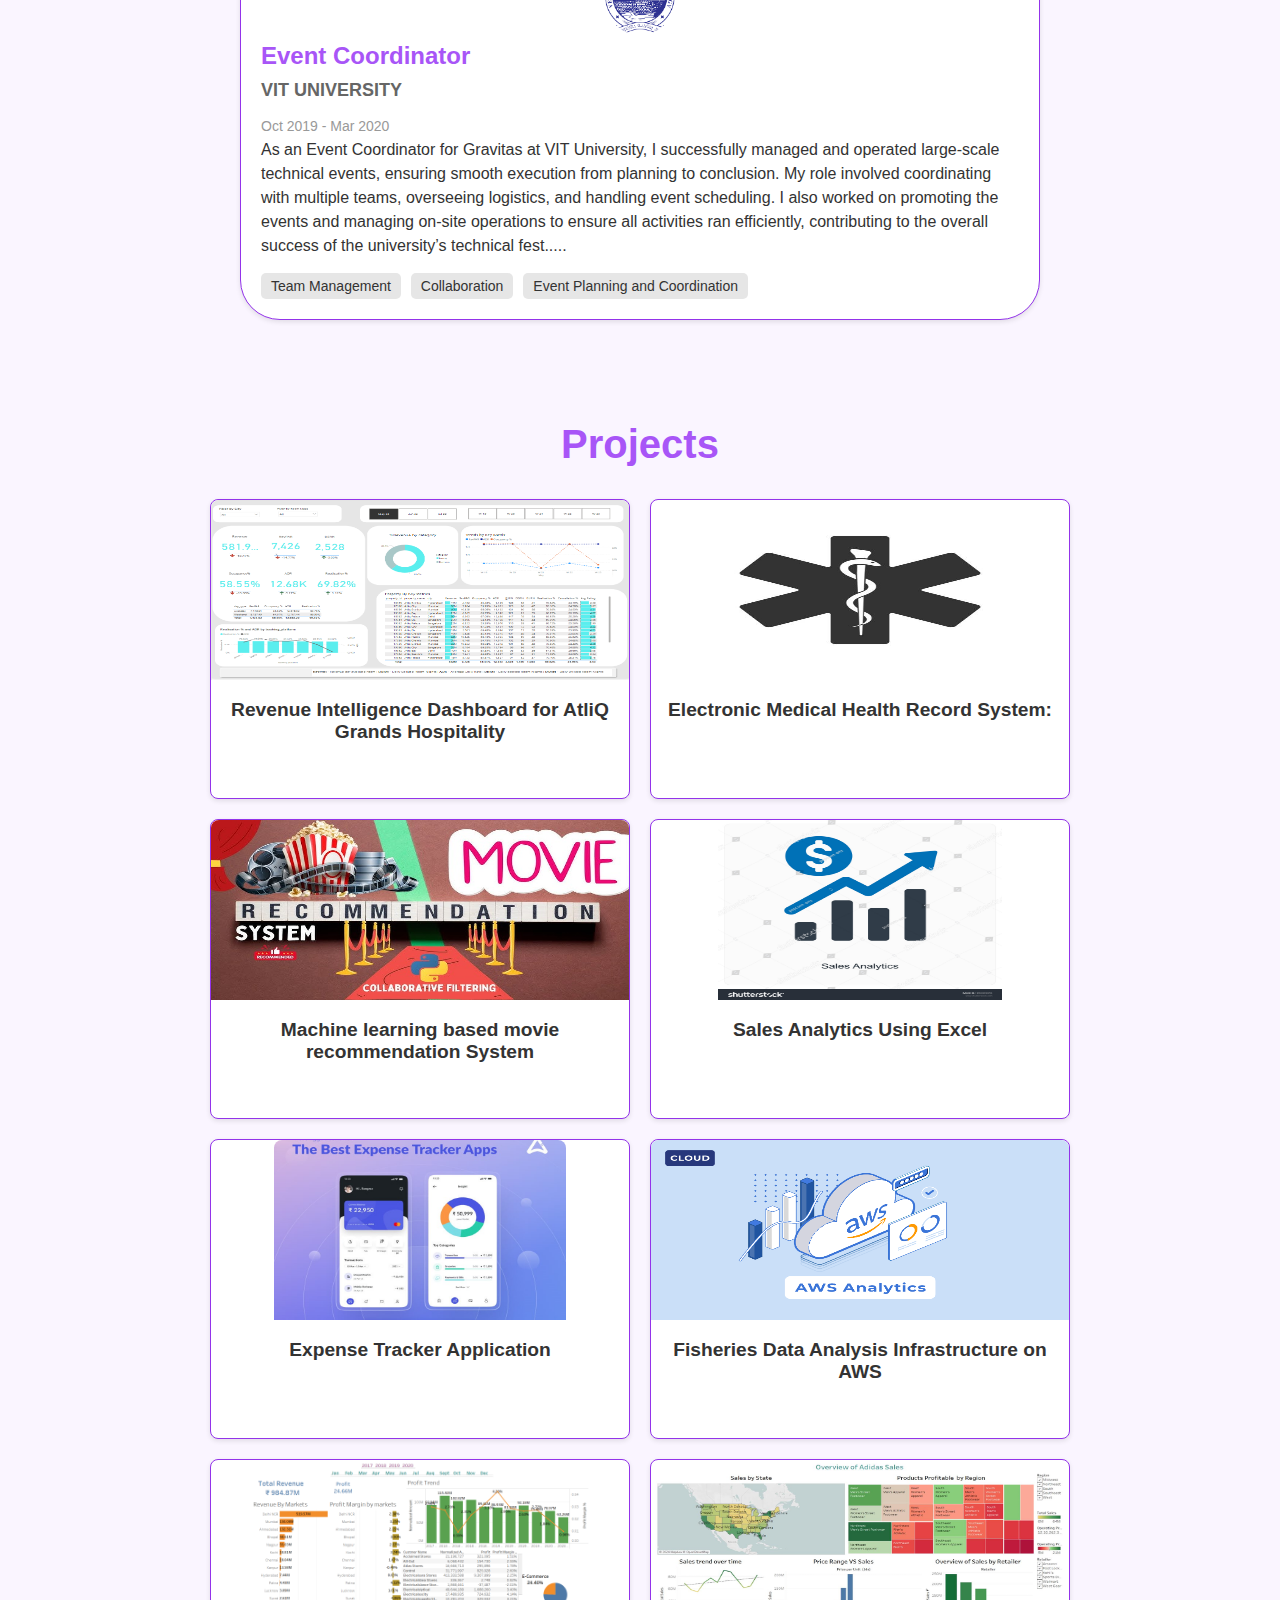
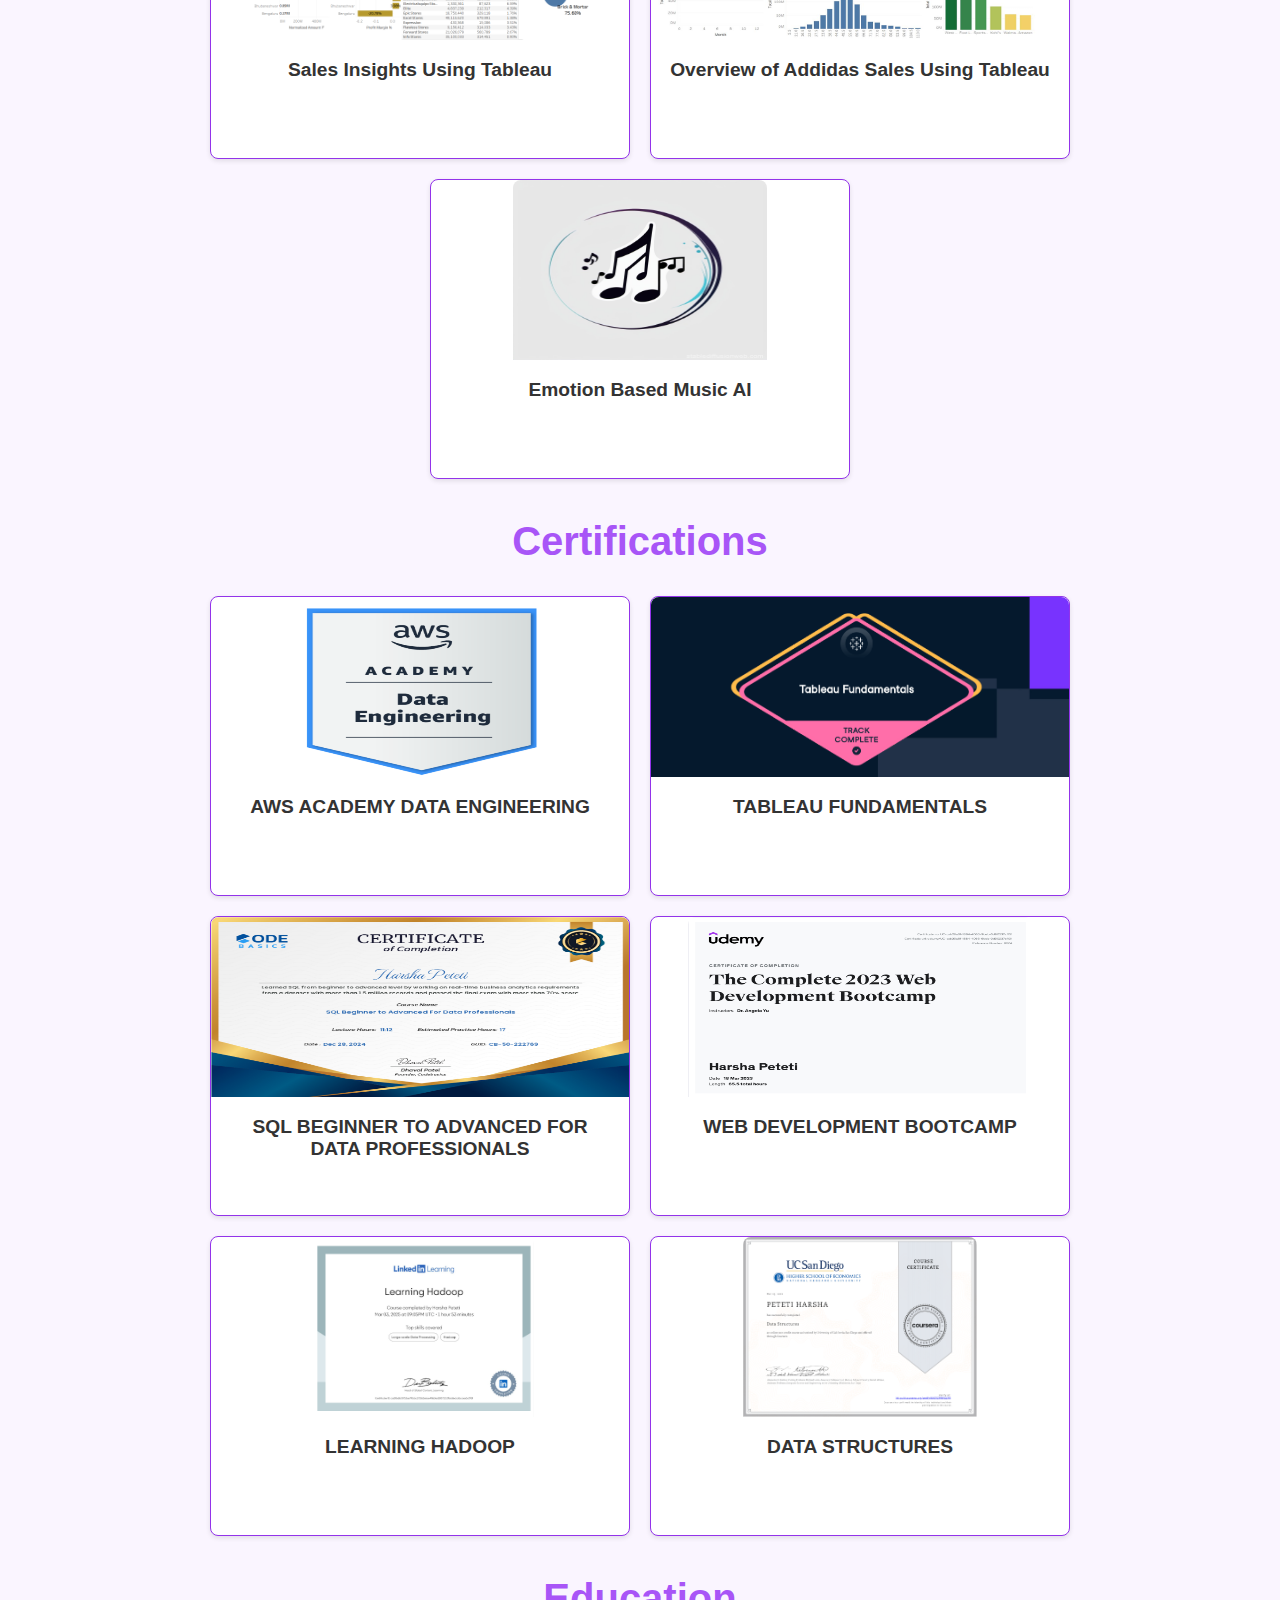
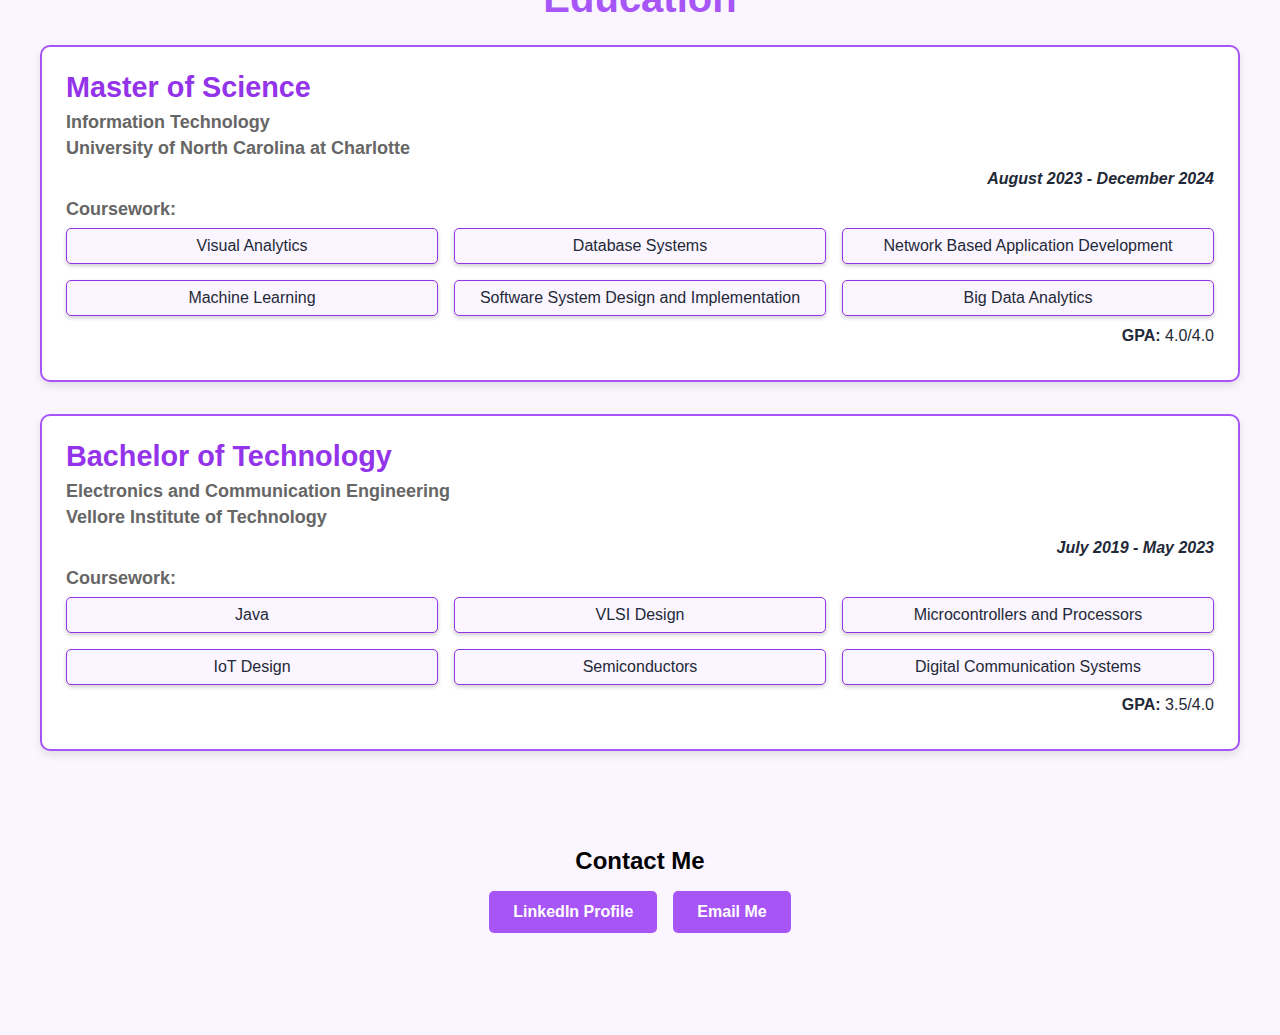
==== commit 02b5a57f: "added new exp" ====
--- a/index.html
+++ b/index.html
@@ -30,6 +30,7 @@
           <li><a href="#skills">Skills</a></li>
           <li><a href="#experience">Experience</a></li>
           <li><a href="#projects">Projects</a></li>
+          <li><a href="#certifications">Certifications</a></li>
           <li><a href="#education">Education</a></li>
           <li><a href="#contact">Contact</a></li>
         </ul>
@@ -37,23 +38,28 @@
     </nav>
     <section id="home" class="section">
       <div class="section__container">
-        <div class="image">
-          <img src="harsha.jpg" alt="profile" />
-        </div>
+        
         <div class="content">
           <h1 class="subtitle">HELLO<strong>👋</strong></h1>
           <h1 class="title">
             I'm Harsha Peteti<br />
         </h1>
-        
+          <h3 class="job">Analyst @University of North Carolina at Chapel Hill</h3>
           <p class="description">
-            Passionate and detail-oriented Data & Analytics professional with a strong commitment to transforming complex challenges into innovative solutions. I hold a Master's in Information Technology from UNC Charlotte and bring three years of hands-on experience in business operations and analytics. My expertise spans data visualization, cloud computing, and machine learning, with a proven track record of driving business growth through data-driven insights. I am actively seeking full-time opportunities where I can apply my analytical mindset and technical skills to create impactful solutions.
+            <!-- Passionate and detail-oriented Data & Analytics professional with a strong commitment to transforming complex challenges into innovative solutions. I hold a Master's in Information Technology from UNC Charlotte and bring three years of hands-on experience in business operations and analytics. My expertise spans data visualization, cloud computing, and machine learning, with a proven track record of driving business growth through data-driven insights. I am actively seeking full-time opportunities where I can apply my analytical mindset and technical skills to create impactful solutions. -->
+            Experienced Data Analyst with over 2 years experience of specializing in end-to-end data solutions and analytics. 
+Proficient in Python, SQL, and cloud platform AWS with strong capabilities in data pipeline development and 
+warehouse architecture. Proven track record of creating impactful visualizations using Tableau and Power BI. 
+Demonstrates strong collaboration skills across teams, transforming complex business requirements into data-driven 
+solutions. 
           </p>
           <!-- <div class="action__btns">
             <button class="Resume">Resume</button>
           </div> -->
         </div>
-        
+        <div class="image">
+          <img src="harsha.jpg" alt="profile" />
+        </div>
       </div>
     </section>
 
@@ -221,11 +227,35 @@
         <!-- First Role -->
         <div class="timeline-item">
           <div class="icon">
-            <img src="avanti.jpg" alt="Avanti Group" />
+            <img style="border-radius: 0; width: 6em;" src="uncc.jpg" alt="University Of North Carolina at Chapel Hill" />
           </div>
           <div class="timeline-content">
+            <h3>Analyst</h3>
+            <h4>University Of North Carolina at Chapel Hill</h4>
+            <span class="date">March 2025 - Present</span>
+            <p>
+              Currently leading data visualization efforts for community-based initiatives,
+              using Power BI to transform data into actionable insights.collaborate with
+              cross-functional teams to support equitable funding, track project impact, and enhance decision-making through
+              interactive dashboards and automated reporting. 
+            </p>
+            <ul class="skills">
+              <li class="skill-box">Data Analysis</li>
+              <li class="skill-box">Data Visualization</li>
+            </ul>
+          </div>
+        </div>
+
+
+      <div class="timeline">
+        <!-- Second Role -->
+        <div class="timeline-item">
+          <div class="icon">
+            <img style="width: 5em;" src="avanti.jpg" alt="Avanti Group" />
+          </div>
+          <div style="margin-top: -40px;" class="timeline-content">
             <h3>Business Operations Analyst</h3>
-            <h4>Avanti Group</h4>
+            <h4>Avanti Feeds Limited</h4>
             <span class="date">May 2022 - June 2023</span>
             <p>
               As a Business Operations Analyst at Avanti Group, I managed
@@ -249,7 +279,7 @@
           </div>
         </div>
 
-        <!-- Second Role -->
+        <!-- Third Role -->
         <div class="timeline-item">
           <div class="icon">
             <img src="igeeks.png" alt="igeeks" />
@@ -376,6 +406,56 @@
       </div>
     </section>
 
+    <section id="certifications" class="projects-section">
+      <h2>Certifications</h2>
+      <div class="projects-container">
+        <!-- Certifications 1 -->
+        <div class="project-box">
+          <a target="_blank" href="https://www.credly.com/badges/0176b1d1-546e-4818-8c6e-e47c65f0ca0e">
+            <img src="certification1.jpg" alt="certification 1" />
+            <h3> AWS ACADEMY DATA ENGINEERING </h3>
+          </a>
+        </div>
+        <!-- Certifications 2 -->
+        <div class="project-box">
+          <a target="_blank" href="https://www.datacamp.com/completed/statement-of-accomplishment/track/df361db5a950372681790e5fb89e6ebc94973859">
+            <img src="certification2.jpg" alt="certification 2" />
+            <h3>TABLEAU FUNDAMENTALS</h3>
+          </a>
+        </div>
+        <!-- Certifications 3 -->
+        <div class="project-box">
+          <a target="_blank" href="https://codebasics.io/certificate/CB-50-222769">
+            <img src="certification3.jpg" alt="certification3" />
+            <h3>SQL BEGINNER TO ADVANCED FOR DATA PROFESSIONALS</h3>
+          </a>
+        </div>
+        <!-- Certifications 4 -->
+        <div class="project-box">
+          <a target="_blank" href="https://www.udemy.com/certificate/UC-cab29a6f-1884-4066-9beb-0d90237cf131/">
+            <img src="certification4.jpg" alt="certification4" />
+            <h3>WEB DEVELOPMENT BOOTCAMP</h3>
+          </a>
+        </div>
+        <!-- Certifications 5 -->
+        <div class="project-box">
+          <a target="_blank" href="https://www.linkedin.com/learning/certificates/ca206db03713ae7f0cbc171062e6ae4f863ed10371010fbdd6dcd6ccaa5c396f?u=42563596">
+            <img src="certification5.jpg" alt="certification 5" />
+            <h3>LEARNING HADOOP</h3>
+          </a>
+        </div>
+
+        <!-- Certifications 6 -->
+        <div class="project-box">
+          <a target="_blank" href="https://www.coursera.org/account/accomplishments/verify/645YZFWPGZP9">
+            <img src="certification6.jpg" alt="certification 6" />
+            <h3>DATA STRUCTURES</h3>
+          </a>
+        </div>
+
+      </div>
+    </section>
+
     <section id="education" class="education-section">
       <div class="education-container">
         <h2>Education</h2>
@@ -405,7 +485,7 @@
 
         <div class="education-item">
           <h3>
-            Bachelor of Technology in Electronics and Communication Engineering
+            Bachelor of Technology
           </h3>
           <h4>Electronics and Communication Engineering</h4>
           <h4>
--- a/style.css
+++ b/style.css
@@ -50,8 +50,8 @@
 nav .logo a {
   font-size: 1.5rem;
   font-weight: 600;
-  color: rgb(134, 8, 8);
-  /* color: var(--primary-color); */
+  /* color: rgb(134, 8, 8); */
+  color: var(--primary-color);
   transition: 0.3s;
 }
 nav .logo a:hover {
@@ -124,10 +124,16 @@
 
 .title {
   font-size: 2.5rem;
-  font-weight: 400;
+  font-weight: bold;
   line-height: 3rem;
   color: var(--text-dark);
+  margin-bottom: 0.5rem;
+}
+
+.job{
   margin-bottom: 1rem;
+  font-weight: 400;
+  color: rgb(32, 31, 31);
 }
 
 .title span {
@@ -139,7 +145,7 @@
   color: var(--text-light);
   margin-bottom: 2rem;
   font-size: 1.25rem;
-  text-align: unset;
+  text-align: justify;
 }
 
 .action__btns {
@@ -357,9 +363,9 @@
 }
 
 .icon img {
-  width: 50px; /* Icon image width */
+  width: 70px; /* Icon image width */
   height: auto; /* Maintain aspect ratio */
-  border-radius: 50%; /* Circular image */
+  border-radius: 100%; /* Circular image */
 }
 
 .timeline-content {
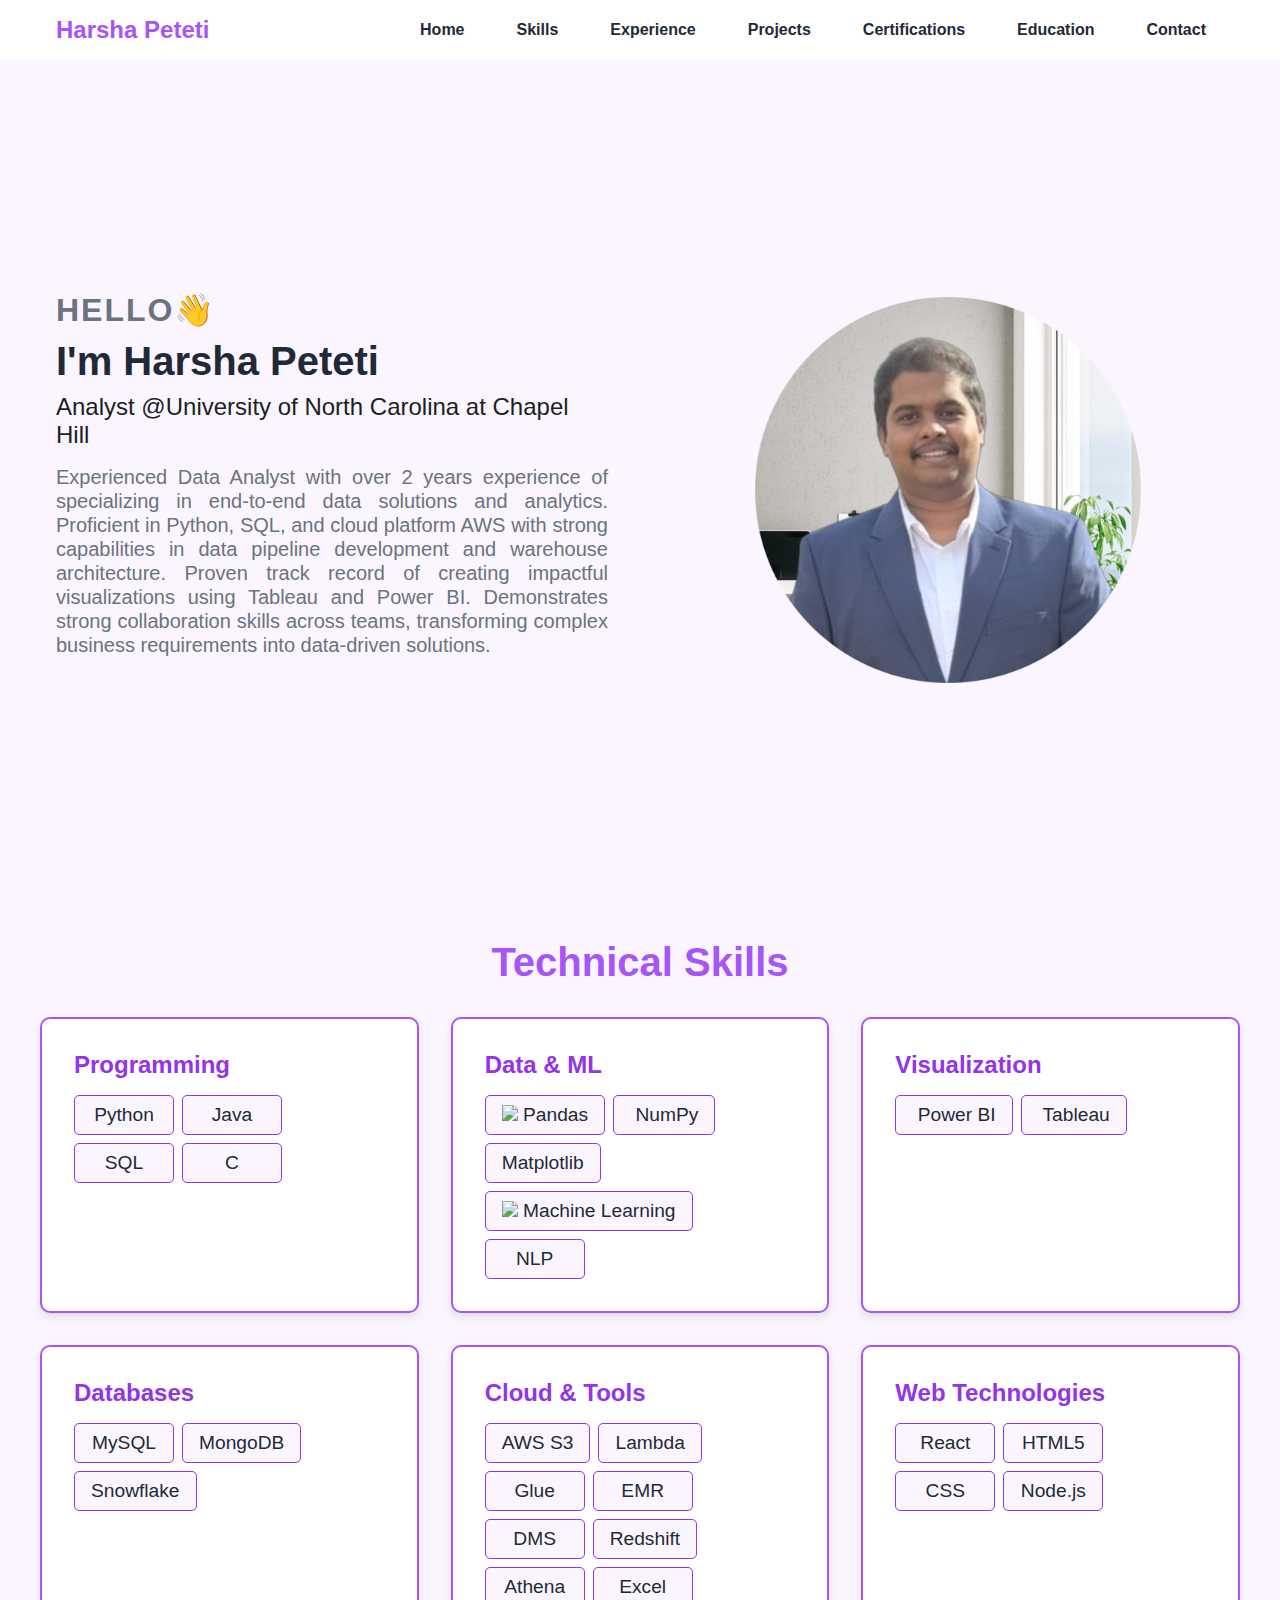
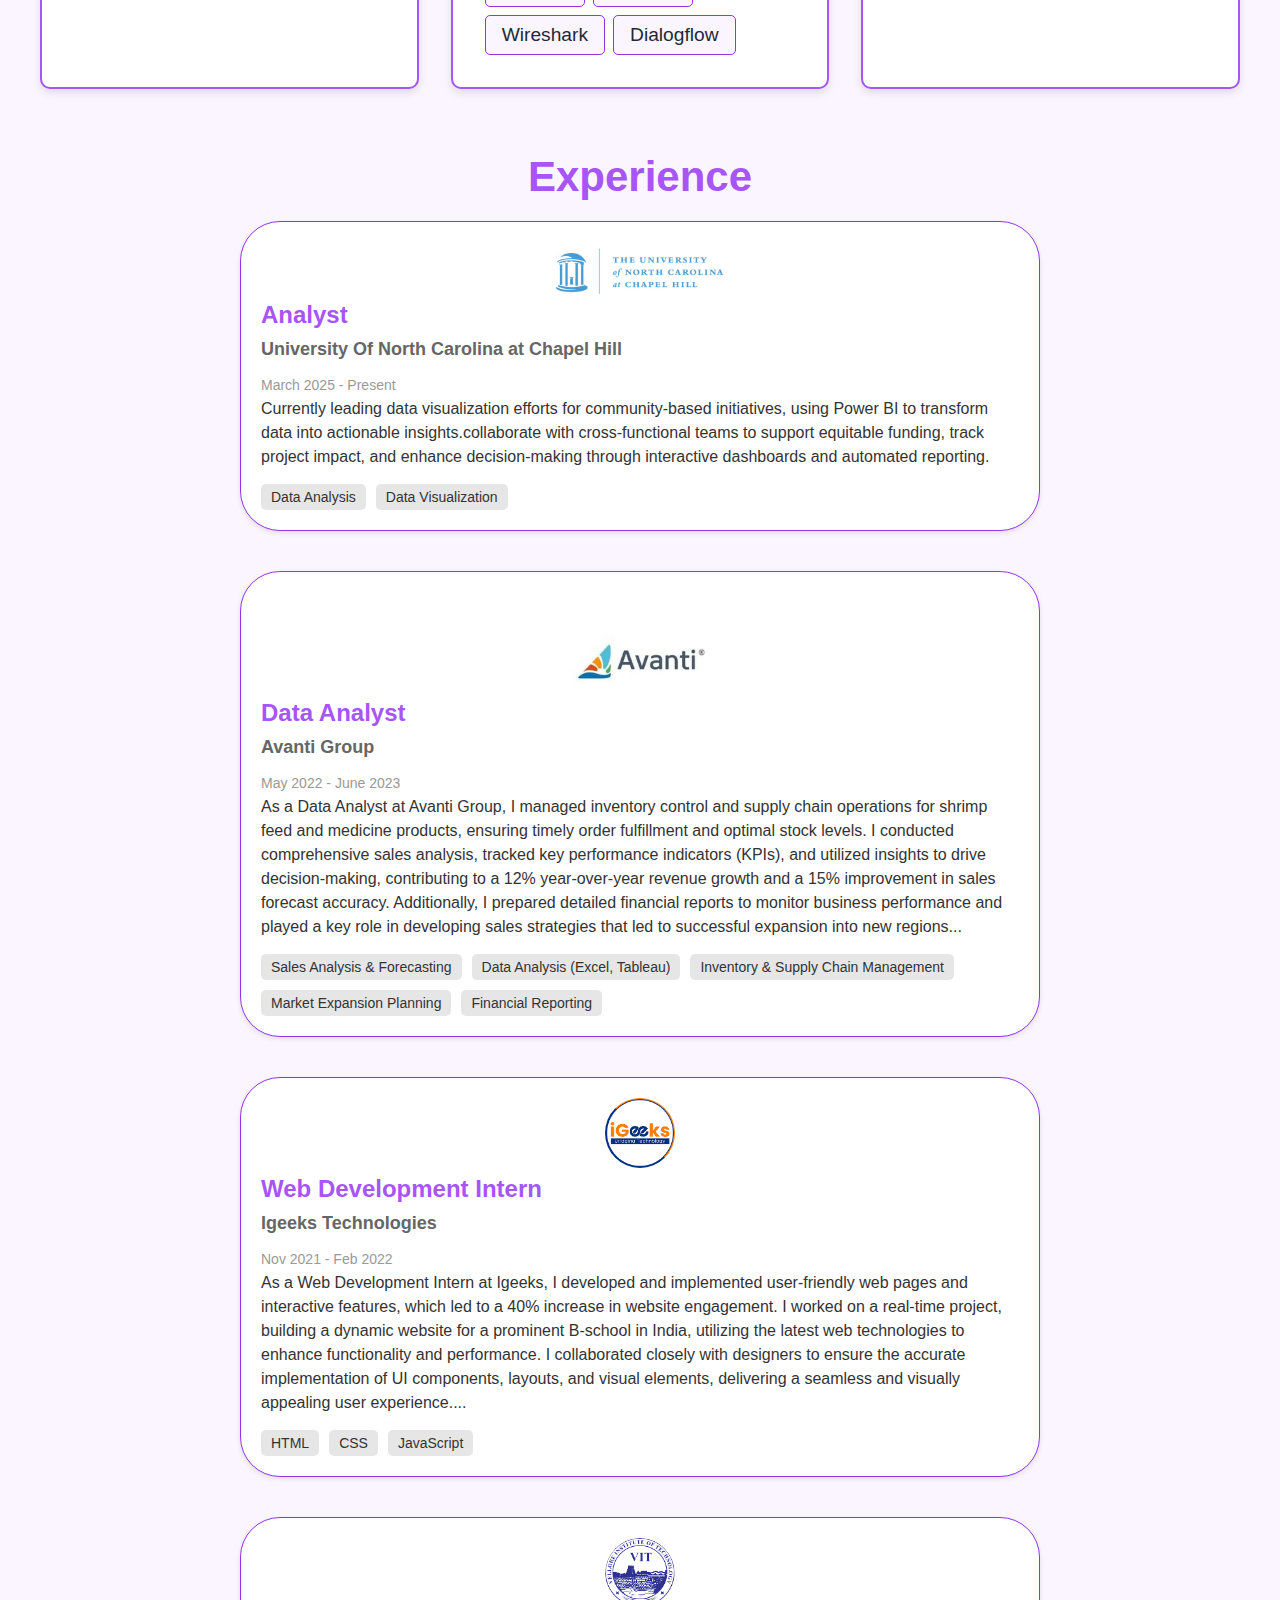
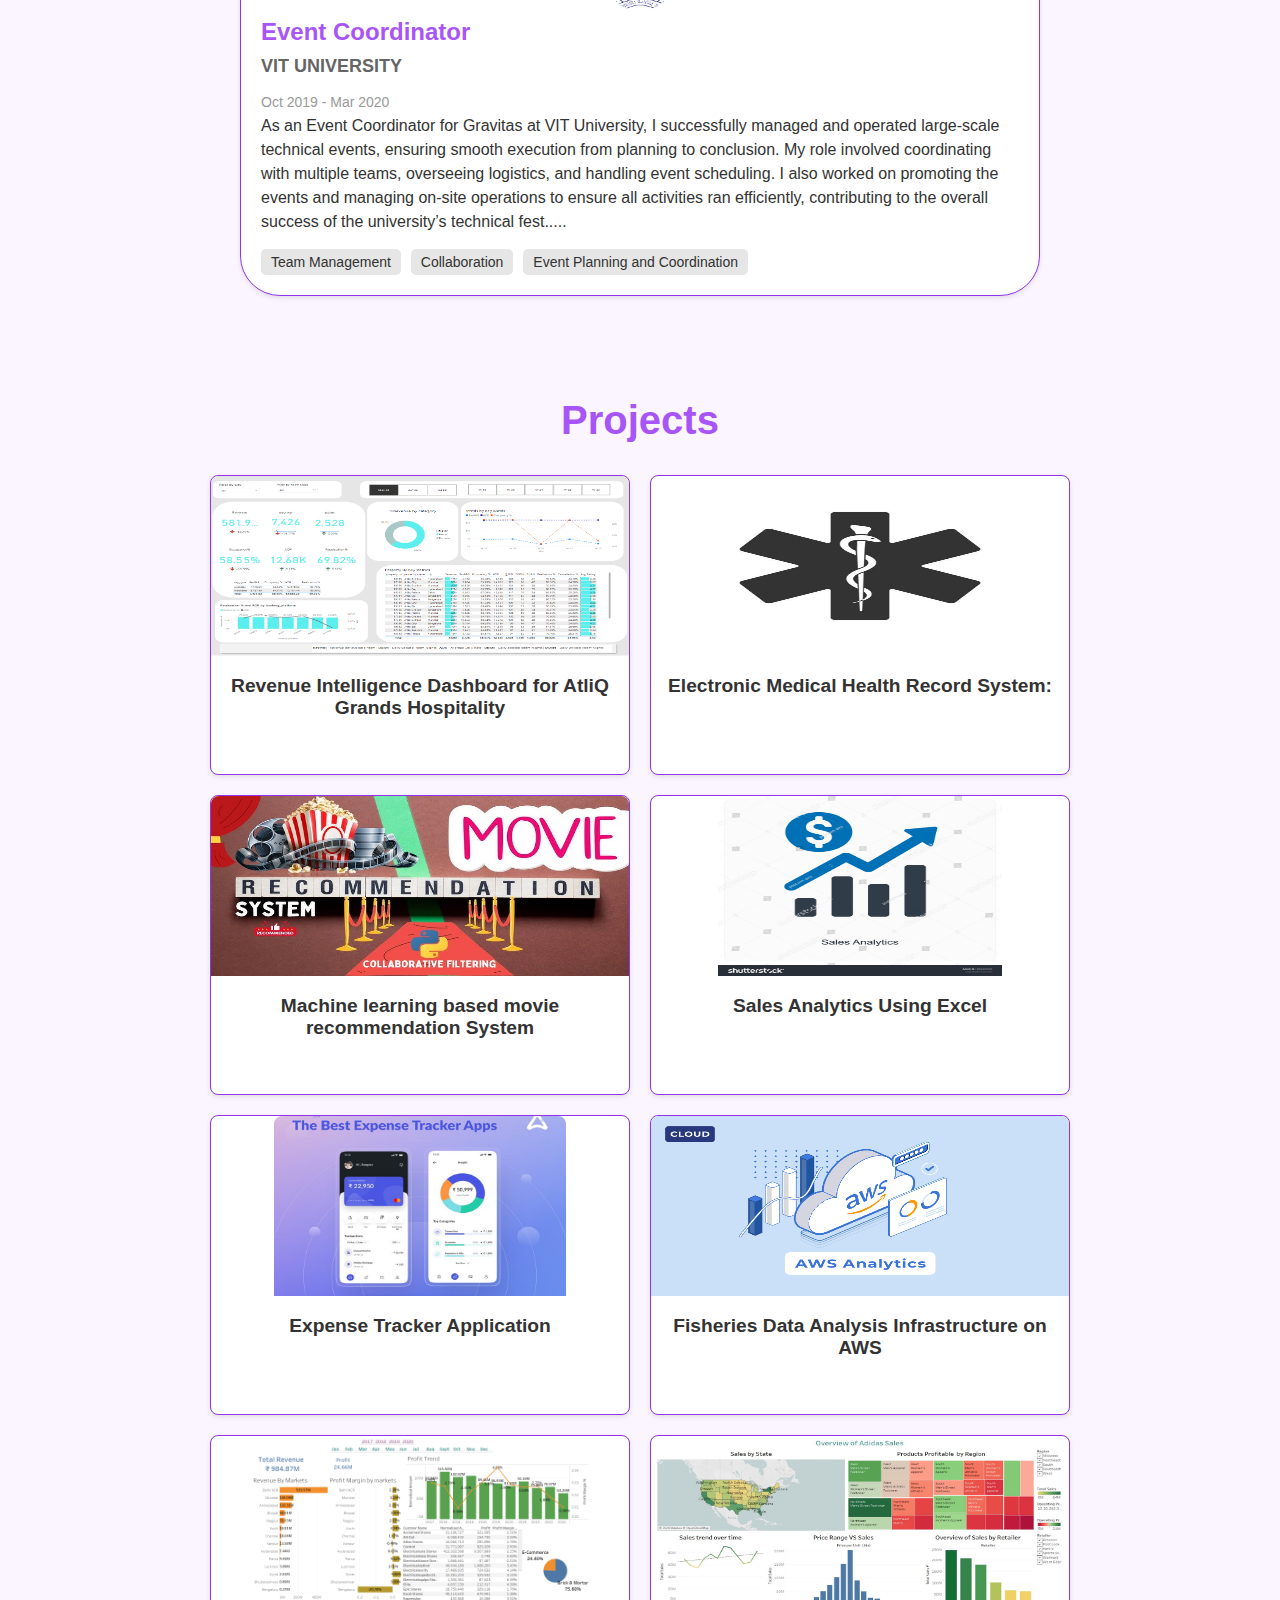
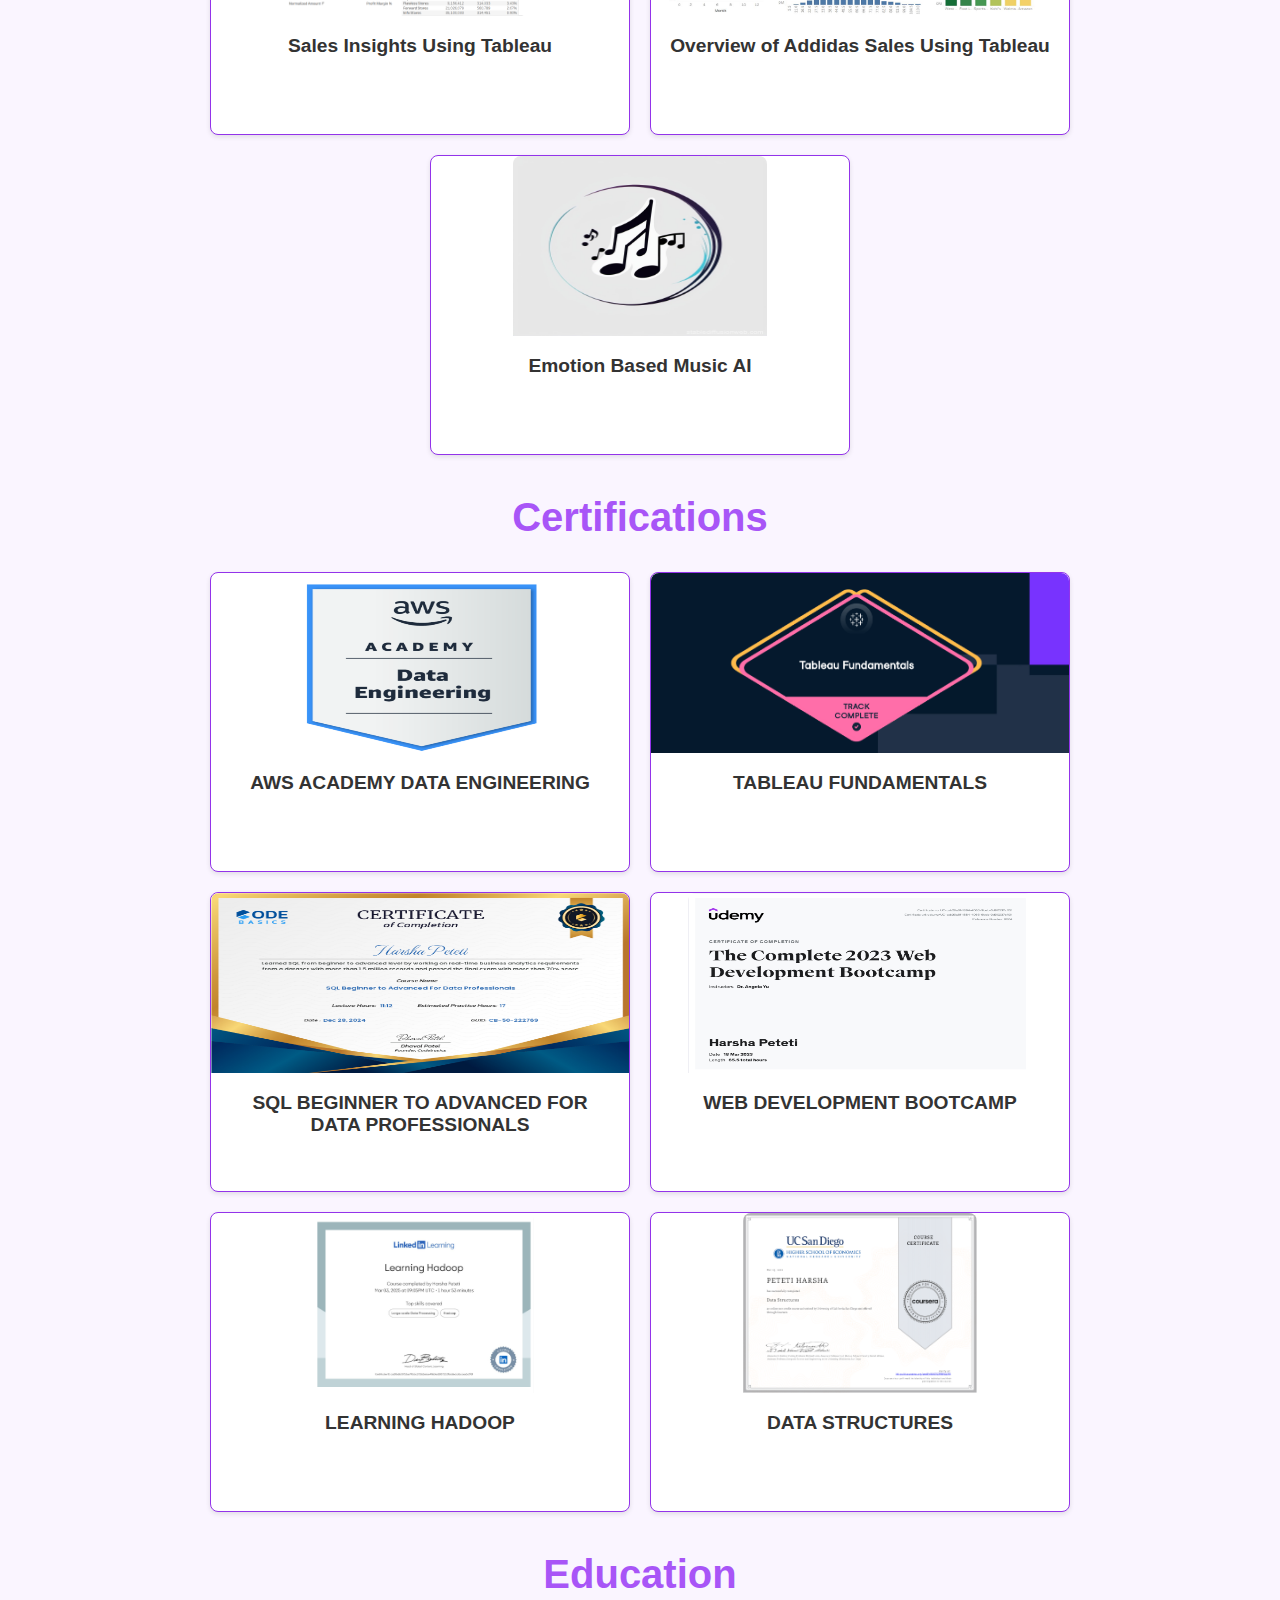
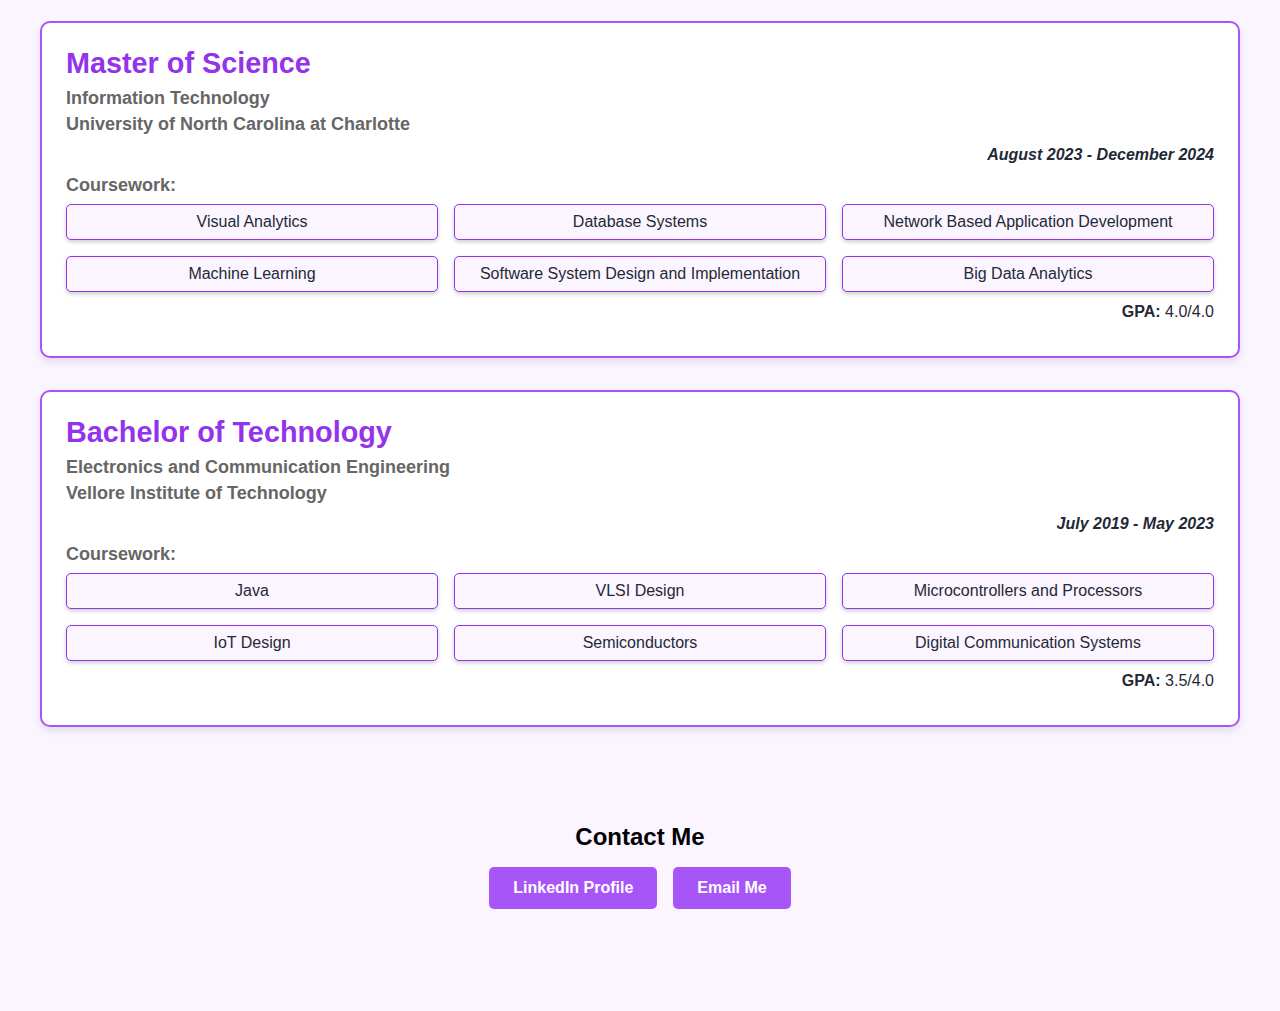
==== commit cc6ee971: "minor changes" ====
--- a/index.html
+++ b/index.html
@@ -254,11 +254,11 @@
             <img style="width: 5em;" src="avanti.jpg" alt="Avanti Group" />
           </div>
           <div style="margin-top: -40px;" class="timeline-content">
-            <h3>Business Operations Analyst</h3>
-            <h4>Avanti Feeds Limited</h4>
+            <h3>Data Analyst</h3>
+            <h4>Avanti Group</h4>
             <span class="date">May 2022 - June 2023</span>
             <p>
-              As a Business Operations Analyst at Avanti Group, I managed
+              As a Data Analyst at Avanti Group, I managed
               inventory control and supply chain operations for shrimp feed and
               medicine products, ensuring timely order fulfillment and optimal
               stock levels. I conducted comprehensive sales analysis, tracked
